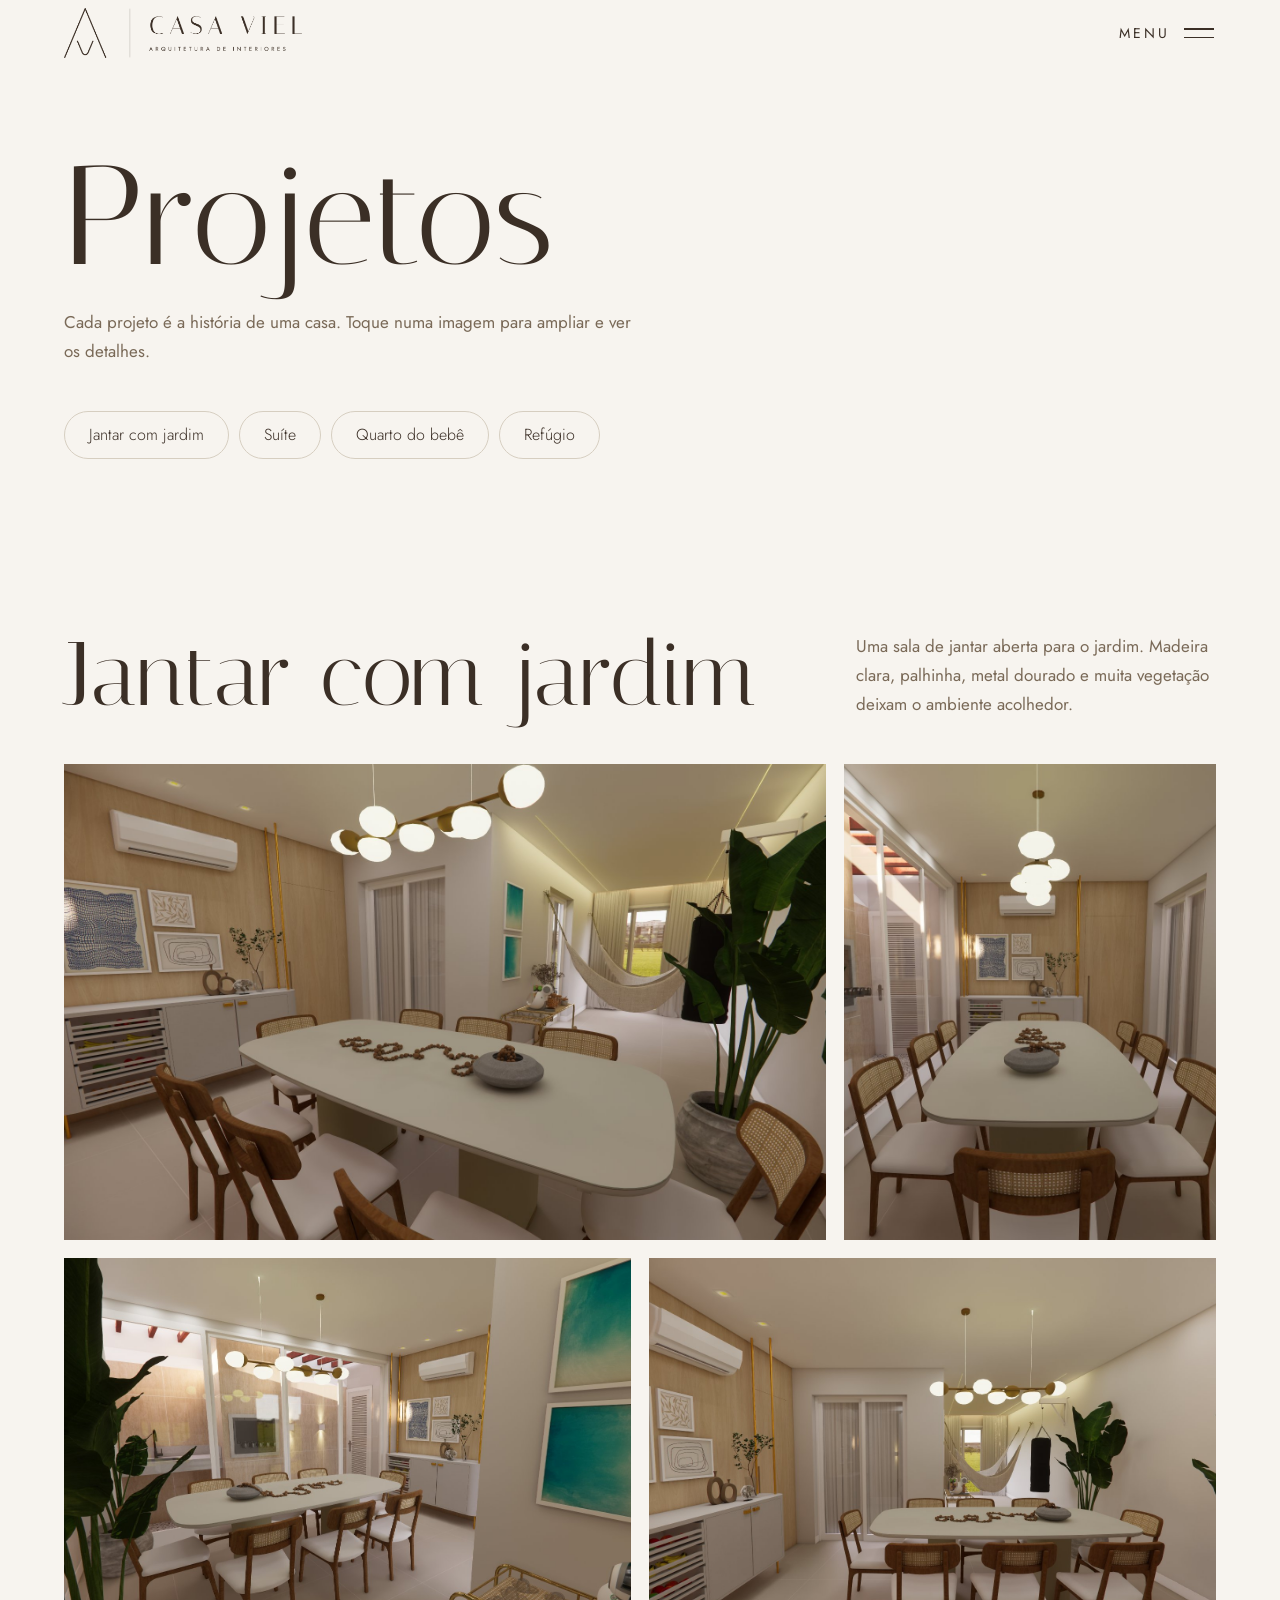
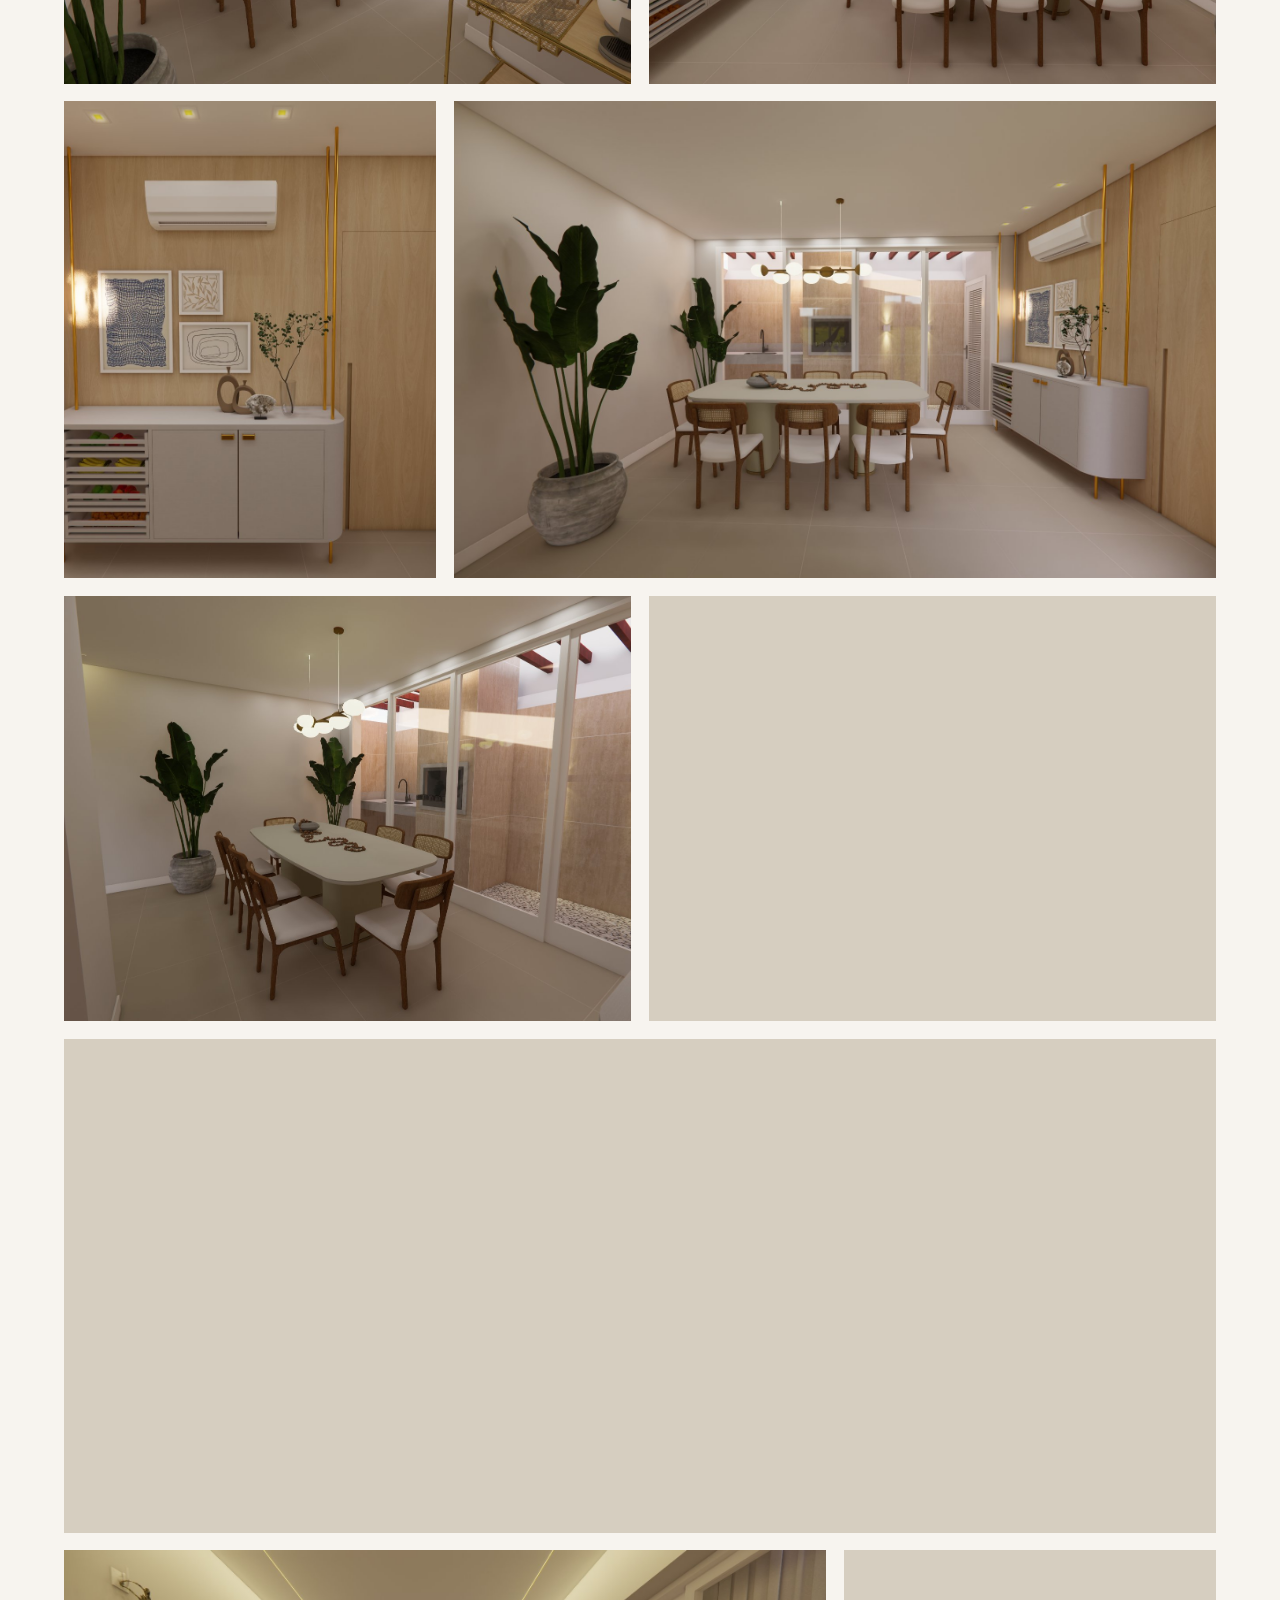
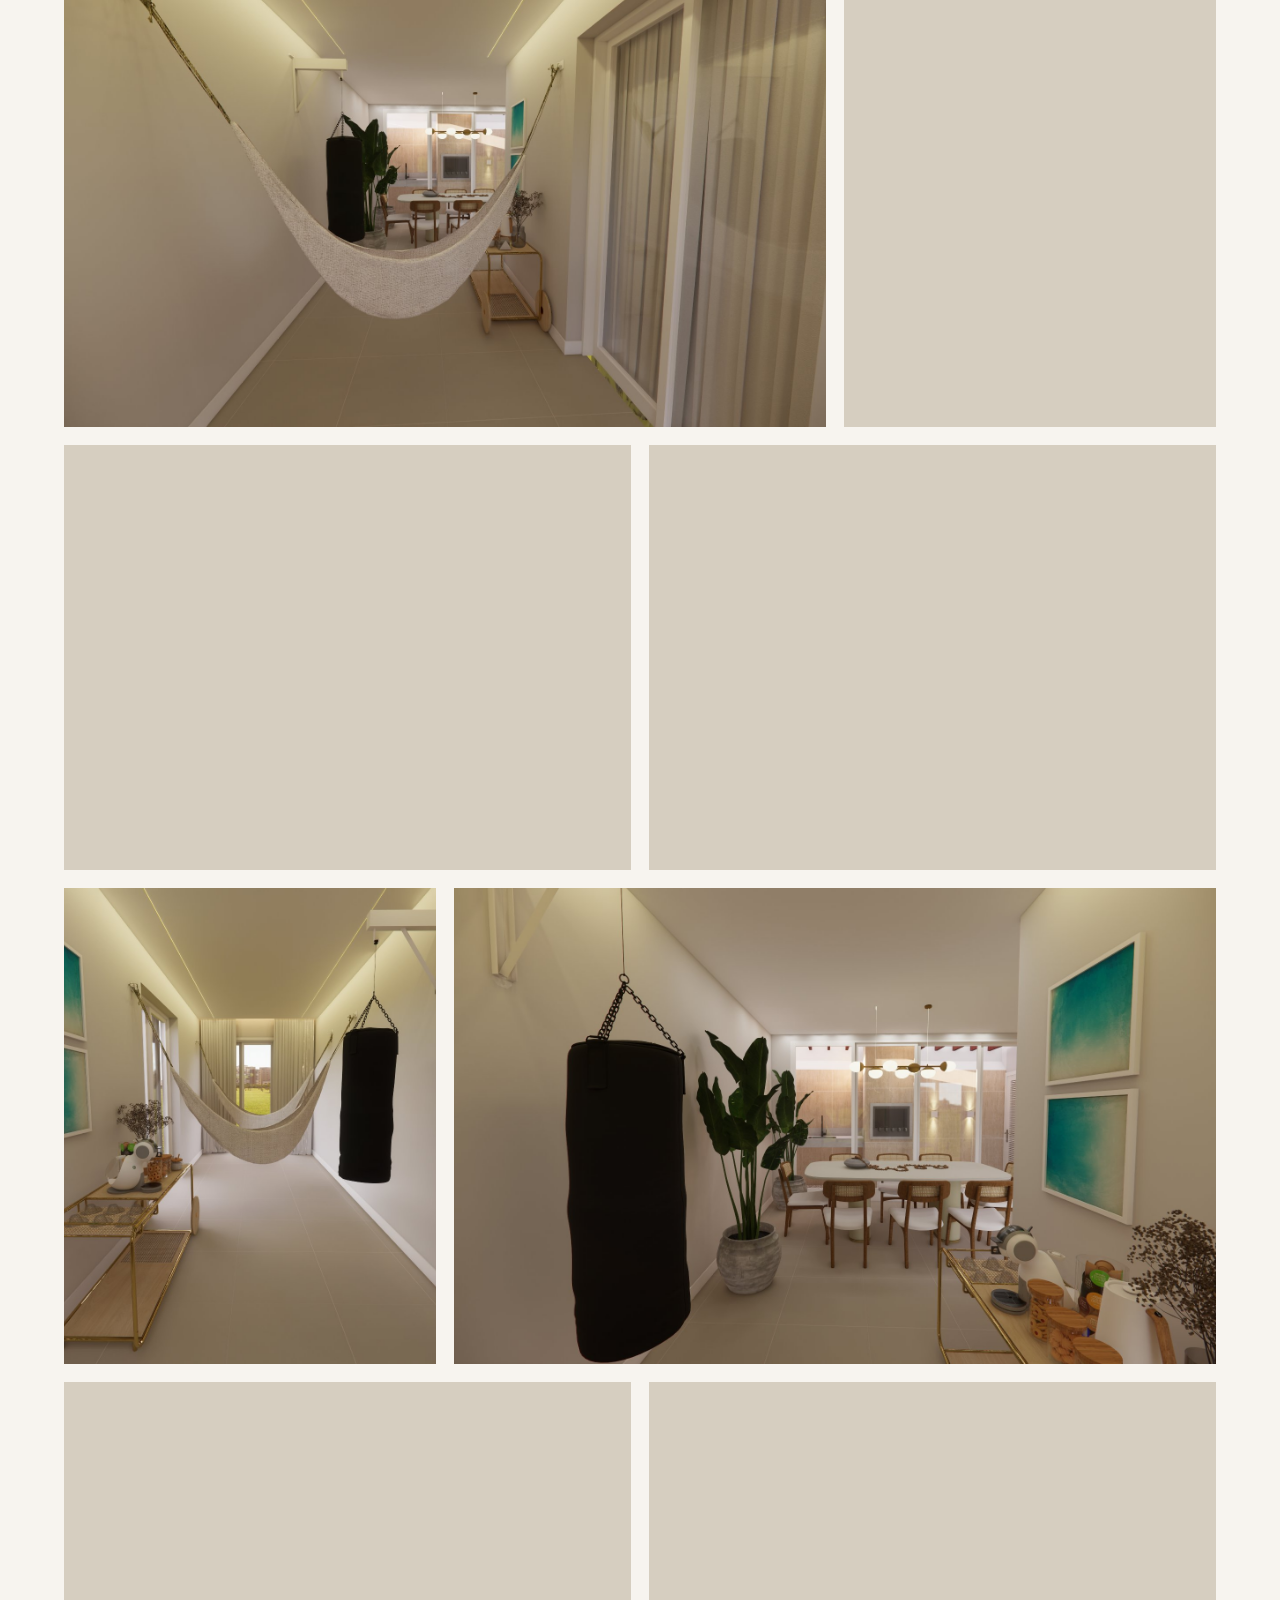
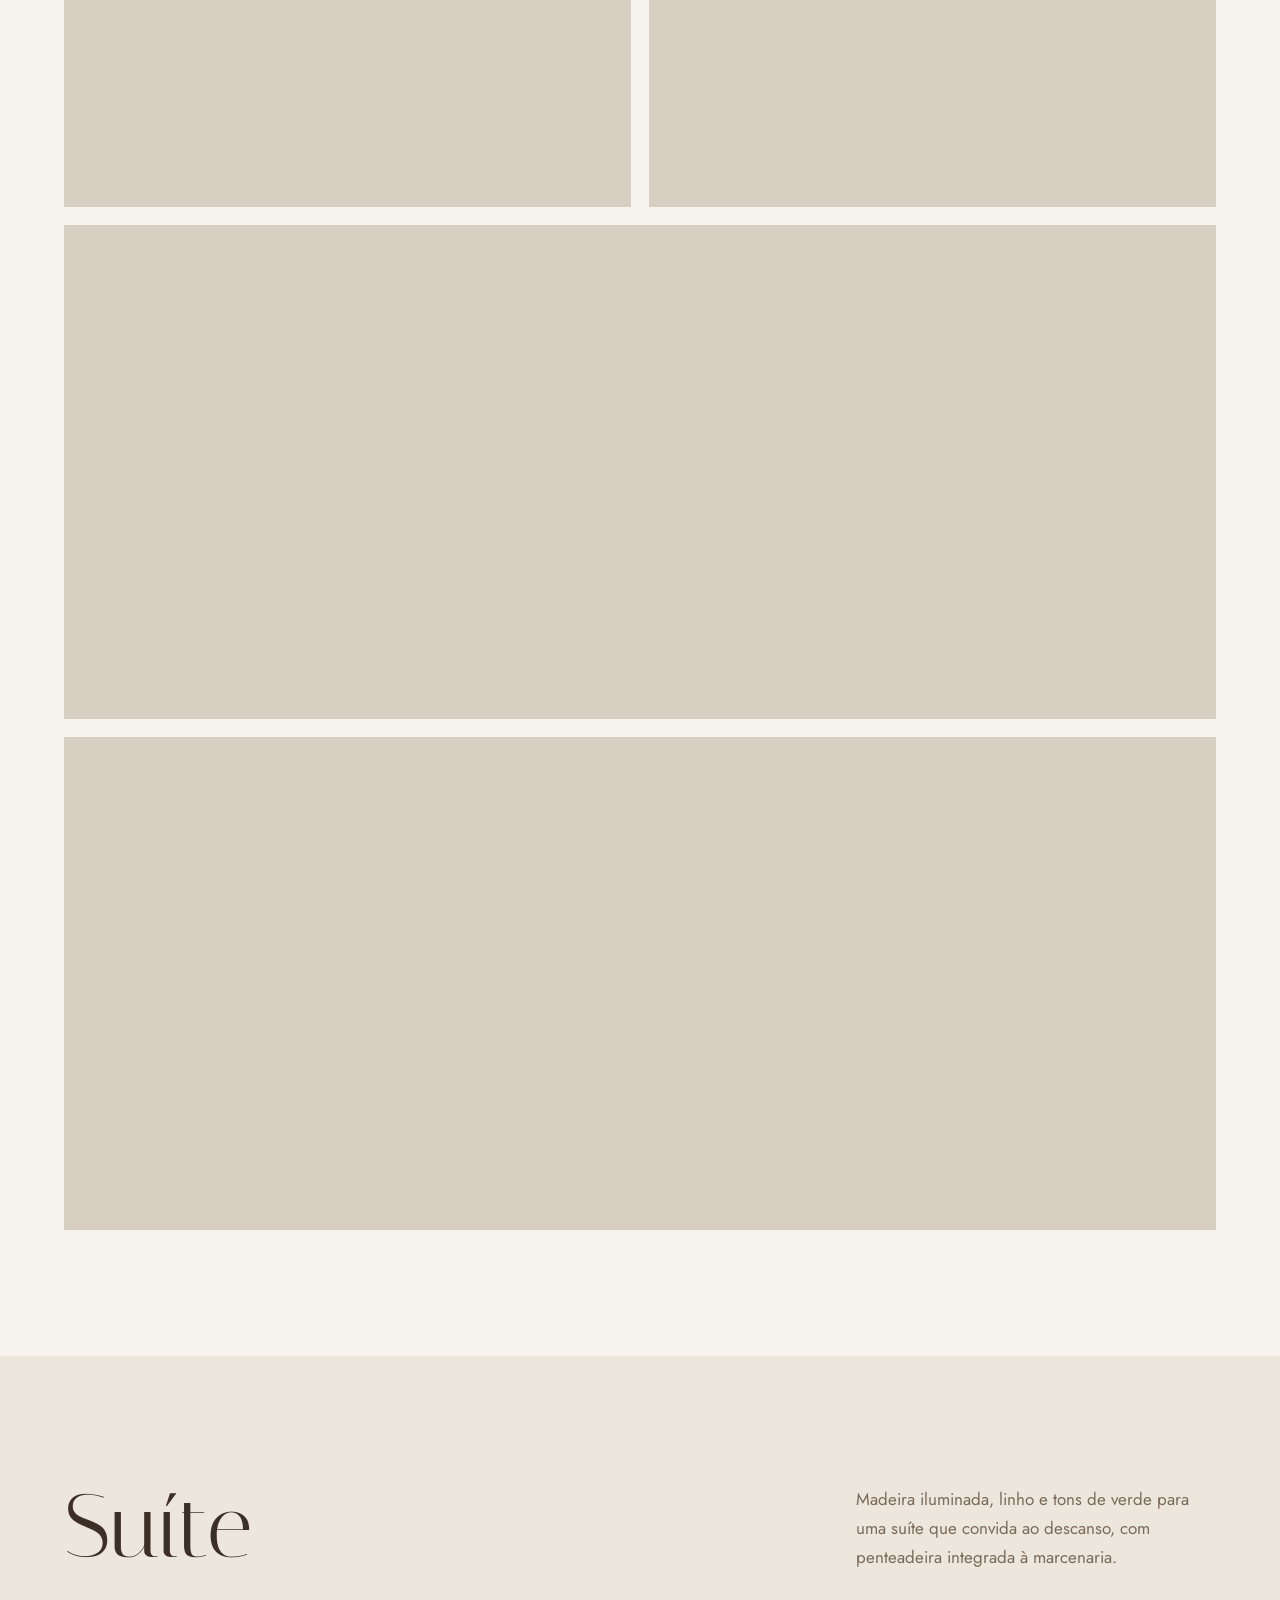
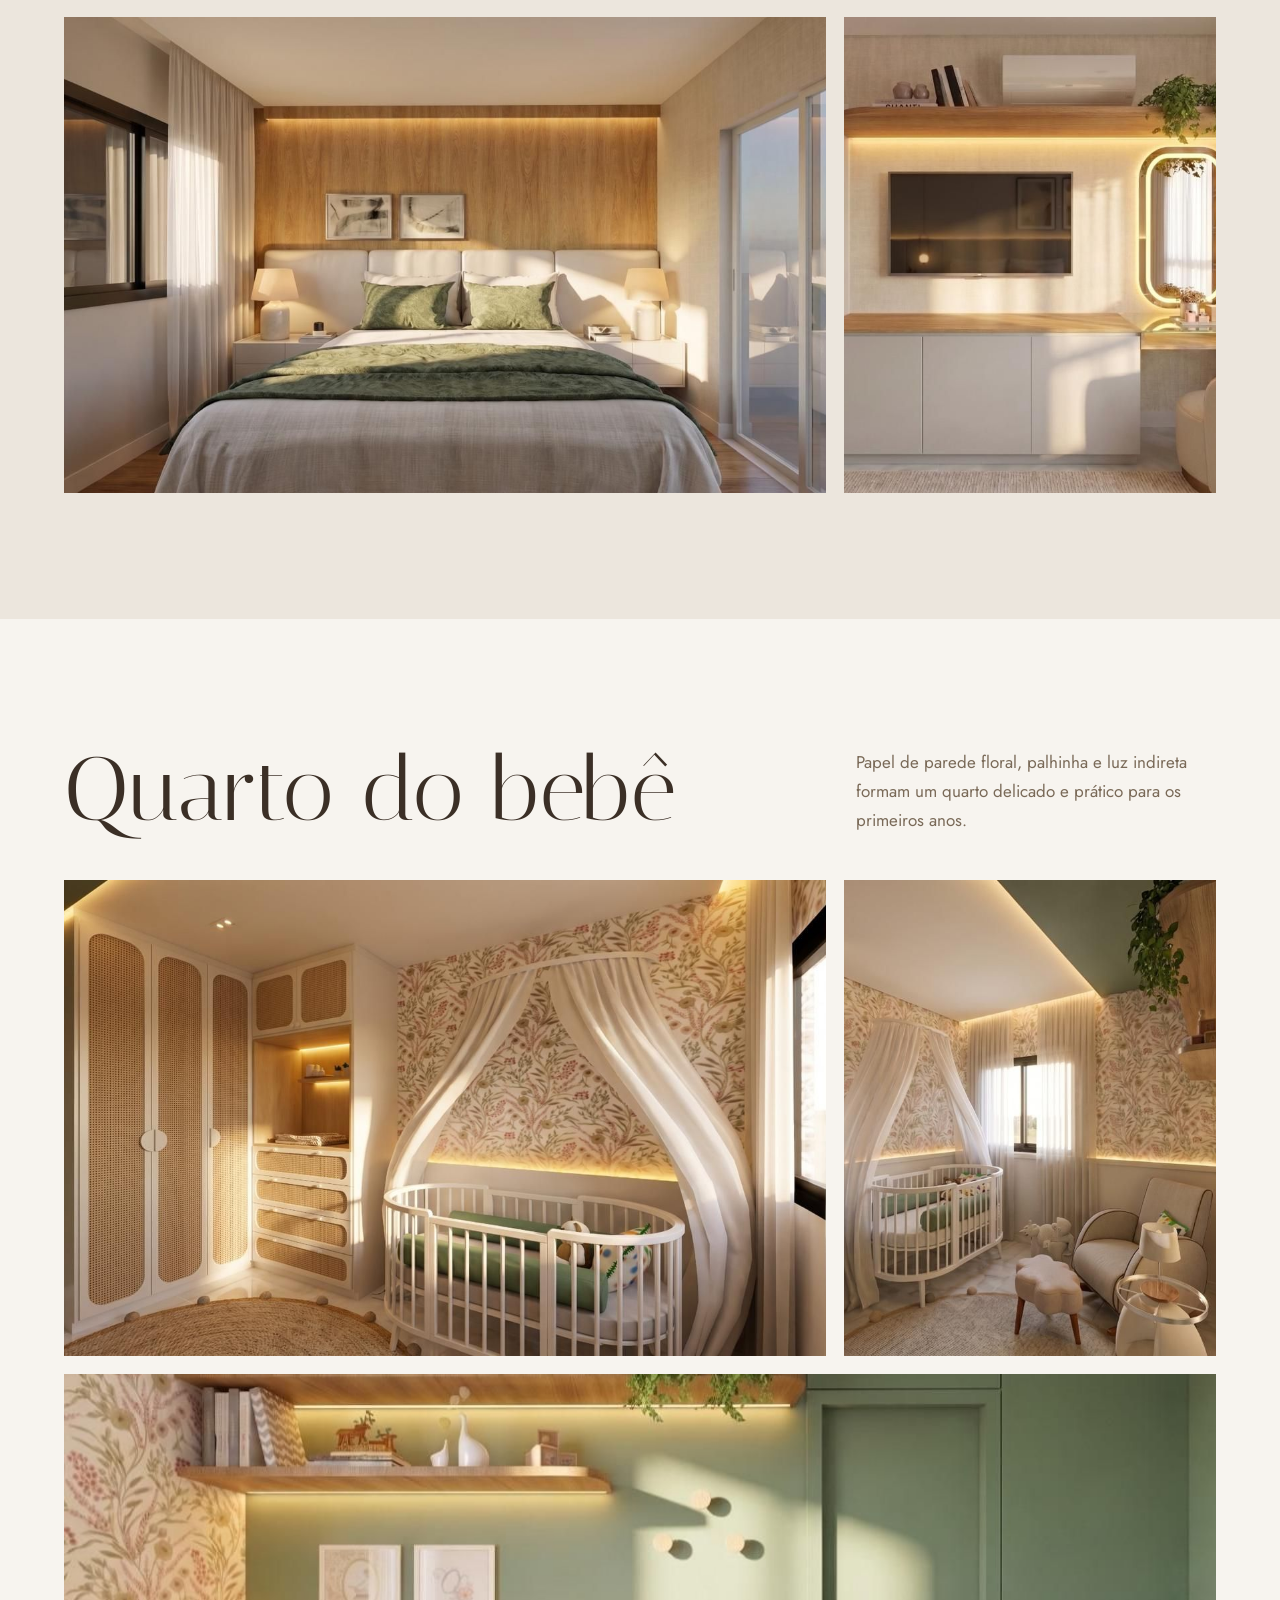
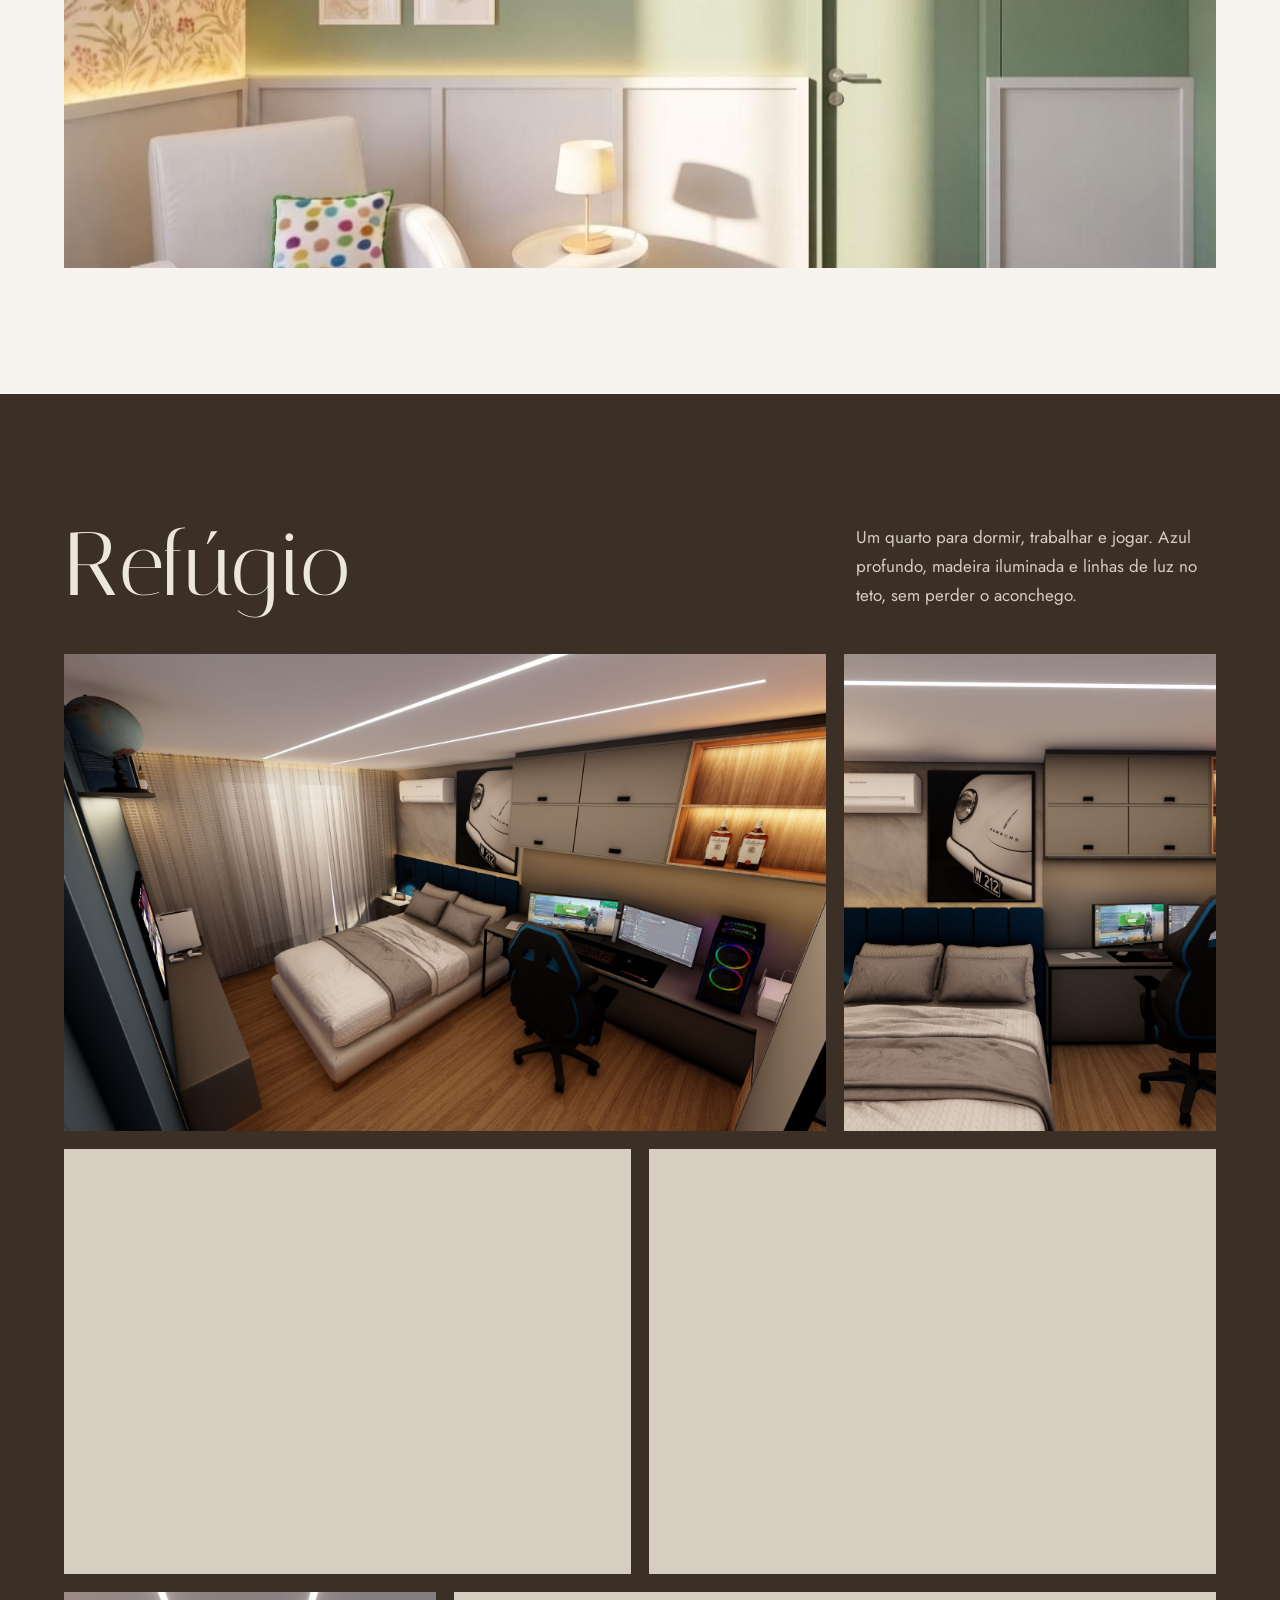
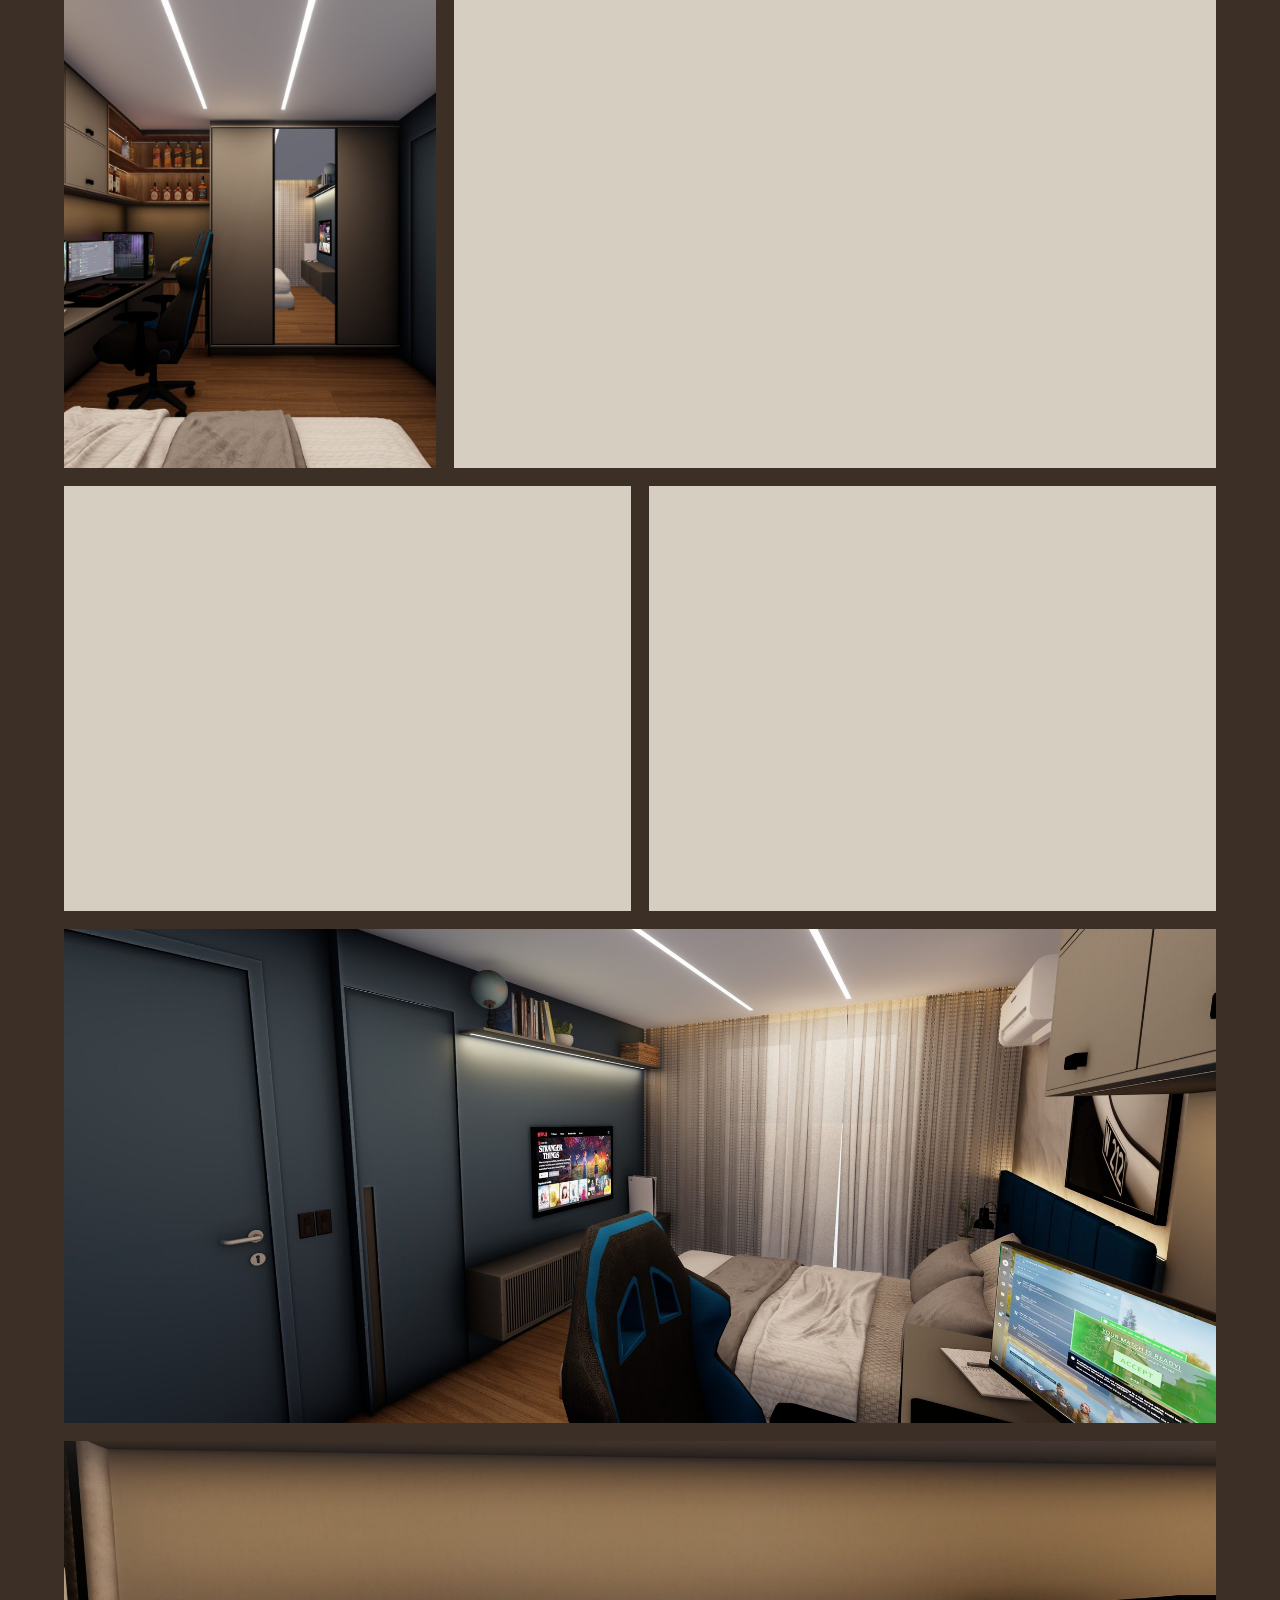
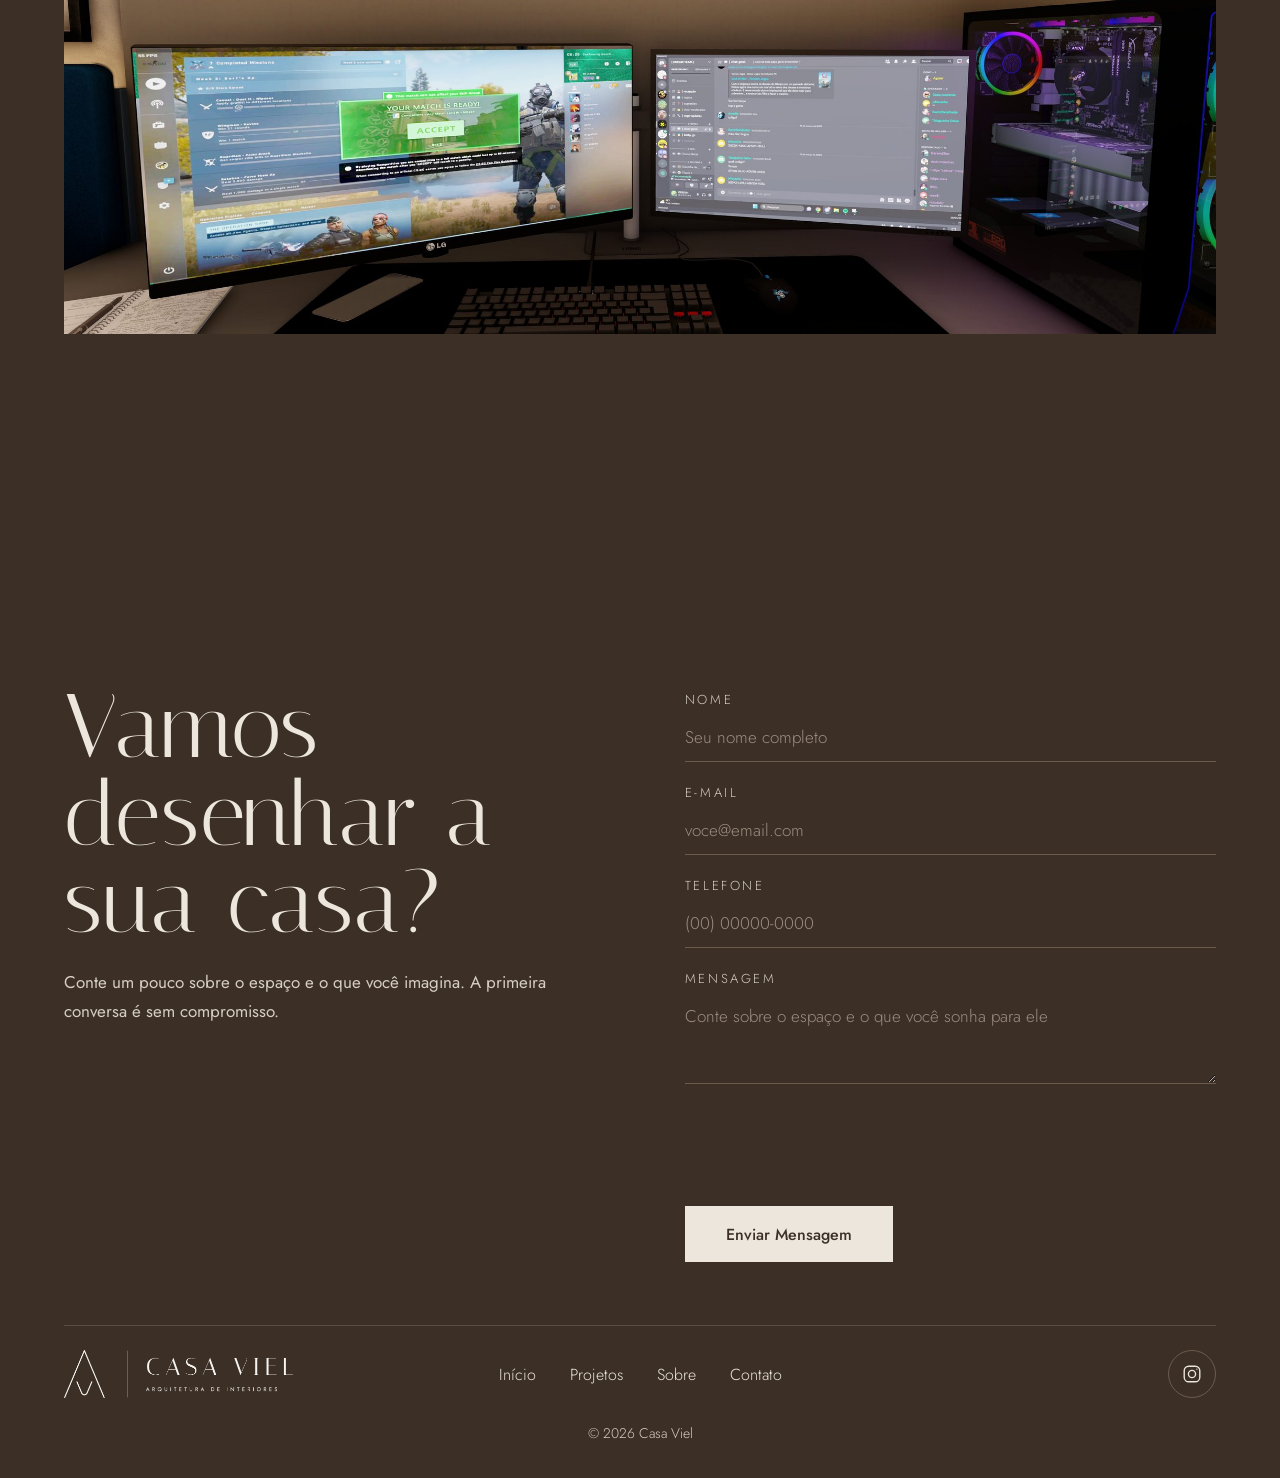
==== projetos.html @ db75340c "- Atualizando a nova versão do javascript" ====
<!DOCTYPE html>
<html lang="pt-BR">
<head>
<meta charset="utf-8">
<meta name="viewport" content="width=device-width, initial-scale=1, viewport-fit=cover">
<title>Projetos | Casa Viel</title>
<meta name="description" content="Portfólio da Casa Viel: jantar com jardim, suíte, quarto do bebê e refúgio. Projetos de arquitetura de interiores.">
<meta name="theme-color" content="#F7F4EF">
<meta property="og:title" content="Projetos | Casa Viel">
<meta property="og:description" content="Portfólio da Casa Viel: jantar com jardim, suíte, quarto do bebê e refúgio. Projetos de arquitetura de interiores.">
<meta property="og:image" content="https://casaviel.com.br/assets/img/projeto_suite_quarto_bebe/suite-1.jpeg">
<link rel="icon" href="assets/brand/logos/Simbolo_Claro.png">
<link rel="preconnect" href="https://fonts.googleapis.com"><link rel="preconnect" href="https://fonts.gstatic.com" crossorigin>
<link href="https://fonts.googleapis.com/css2?family=Italiana&family=Jost:wght@300;400;500&display=swap" rel="stylesheet">
<link rel="stylesheet" href="css/style.css?v=1.2">
<script src="js/main.js?v=1.3" defer></script>
</head>
<body class="projetos">

<header class="nav">
  <a class="brand" href="index.html" aria-label="Casa Viel, página inicial"><img class="lg-e" src="assets/brand/logos/Logo_Horizontal_Espresso.png" alt="Casa Viel, arquitetura de interiores"><img class="lg-c" src="assets/brand/logos/Logo_Horizontal_Claro.png" alt="" aria-hidden="true"></a>
  <button class="burger" aria-expanded="false" aria-controls="menu" aria-label="Abrir menu"><span class="t">Menu</span><i></i></button>
</header>

<div class="menu" id="menu" aria-hidden="true">
  <nav aria-label="Principal">
    <a class="m" style="--i:0" href="index.html">Início</a>
    <a class="m" style="--i:1" href="projetos.html" aria-current="page">Projetos</a>
    <a class="m" style="--i:2" href="sobre.html">Sobre</a>
    <a class="m" style="--i:3" href="#contato">Contato</a>
  </nav>
  <p class="mq">Arquitetura que abriga e acolhe.</p>
</div>

<main>
<section class="pg">
  <h1 class="rise">Projetos</h1>
  <p class="rise" style="--d:.3s">Cada projeto é a história de uma casa. Toque numa imagem para ampliar e ver os detalhes.</p>
  <nav class="chips rise" style="--d:.45s" aria-label="Projetos"><a href="#jantar">Jantar com jardim</a><a href="#suite">Suíte</a><a href="#bebe">Quarto do bebê</a><a href="#refugio">Refúgio</a></nav>
</section>
<!--
  COMO ADICIONAR UM PROJETO: copie um bloco <section class="pj"> inteiro, cole depois do último e troque id, título, texto e imagens.
  Fundos: sem classe = Off-white | class="pj alt" = Areia | class="pj dark" = Espresso. Para aparecer no menu de atalhos, acrescente um link em .chips.
-->

<section class="pj" id="jantar">
  <div class="ph"><h2>Jantar com jardim</h2><p>Uma sala de jantar aberta para o jardim. Madeira clara, palhinha, metal dourado e muita vegetação deixam o ambiente acolhedor.</p></div>
  <div class="mosaic">
      <figure class="w"><picture><source media="(min-width: 1001px)" srcset="assets/img/projeto_ma/ma-8.jpg"><img src="assets/img/projeto_ma/thumbs/ma-8.jpg" data-full="assets/img/projeto_ma/ma-8.jpg" alt="Sala de jantar ampla com mesa oval, pendente de globos e rede ao fundo" loading="lazy" decoding="async"></picture><figcaption>Integração entre jantar, estar e área externa</figcaption></figure>
      <figure class="t"><picture><source media="(min-width: 1001px)" srcset="assets/img/projeto_ma/ma-7.jpg"><img src="assets/img/projeto_ma/thumbs/ma-7.jpg" data-full="assets/img/projeto_ma/ma-7.jpg" alt="Mesa oval com cadeiras de palhinha e pendente de globos com metal dourado" loading="lazy" decoding="async"></picture><figcaption>Mesa oval, cadeiras de palhinha e pendente dourado</figcaption></figure>
      <figure class="h"><picture><source media="(min-width: 1001px)" srcset="assets/img/projeto_ma/ma-6.jpg"><img src="assets/img/projeto_ma/thumbs/ma-6.jpg" data-full="assets/img/projeto_ma/ma-6.jpg" alt="Sala de jantar com quadros em tons de azul e carrinho bar em latão com palhinha" loading="lazy" decoding="async"></picture><figcaption>Quadros em tons de mar e carrinho bar em latão</figcaption></figure>
      <figure class="h"><picture><source media="(min-width: 1001px)" srcset="assets/img/projeto_ma/ma-9.jpg"><img src="assets/img/projeto_ma/thumbs/ma-9.jpg" data-full="assets/img/projeto_ma/ma-9.jpg" alt="Aparador sob medida com painel de madeira clara e composição de quadros" loading="lazy" decoding="async"></picture><figcaption>Painel de madeira clara, aparador sob medida e arte</figcaption></figure>
      <figure class="t"><picture><source media="(min-width: 1001px)" srcset="assets/img/projeto_ma/ma-10.jpg"><img src="assets/img/projeto_ma/thumbs/ma-10.jpg" data-full="assets/img/projeto_ma/ma-10.jpg" alt="Painel amadeirado com hastes douradas, nichos e gavetas ripadas no aparador" loading="lazy" decoding="async"></picture><figcaption>Hastes douradas, painel amadeirado e gavetas ripadas</figcaption></figure>
      <figure class="w"><picture><source media="(min-width: 1001px)" srcset="assets/img/projeto_ma/ma-14.jpg"><img src="assets/img/projeto_ma/thumbs/ma-14.jpg" data-full="assets/img/projeto_ma/ma-14.jpg" alt="Sala de jantar simétrica com vidraça para a área gourmet" loading="lazy" decoding="async"></picture><figcaption>Eixo de simetria com vista para a área gourmet</figcaption></figure>
      <figure class="h"><picture><source media="(min-width: 1001px)" srcset="assets/img/projeto_ma/ma-13.jpg"><img src="assets/img/projeto_ma/thumbs/ma-13.jpg" data-full="assets/img/projeto_ma/ma-13.jpg" alt="Mesa de jantar diante da vidraça de piso a teto com a área externa" loading="lazy" decoding="async"></picture><figcaption>Vidraça de piso a teto integrando jantar e jardim</figcaption></figure>
      <figure class="h"><picture><source media="(min-width: 1001px)" srcset="assets/img/projeto_ma/ma-12.jpg"><img src="assets/img/projeto_ma/thumbs/ma-12.jpg" data-full="assets/img/projeto_ma/ma-12.jpg" alt="Mesa oval com vasos de folhagem e vidraça para a área externa" loading="lazy" decoding="async"></picture><figcaption>Vegetação e vidraça em diálogo com a mesa</figcaption></figure>
      <figure class="d"><picture><source media="(min-width: 1001px)" srcset="assets/img/projeto_ma/ma-11.jpg"><img src="assets/img/projeto_ma/thumbs/ma-11.jpg" data-full="assets/img/projeto_ma/ma-11.jpg" alt="Corredor com portas de correr, folhagens e iluminação de sanca levando ao jantar" loading="lazy" decoding="async"></picture><figcaption>Perspectiva do corredor com luz de sanca</figcaption></figure>
      <figure class="w"><picture><source media="(min-width: 1001px)" srcset="assets/img/projeto_ma/ma-18.jpg"><img src="assets/img/projeto_ma/thumbs/ma-18.jpg" data-full="assets/img/projeto_ma/ma-18.jpg" alt="Espaço de descanso com rede, cortinas de linho e luz indireta" loading="lazy" decoding="async"></picture><figcaption>Rede, cortinas de linho e iluminação indireta</figcaption></figure>
      <figure class="t"><picture><source media="(min-width: 1001px)" srcset="assets/img/projeto_ma/ma-3.jpg"><img src="assets/img/projeto_ma/thumbs/ma-3.jpg" data-full="assets/img/projeto_ma/ma-3.jpg" alt="Rede em primeiro plano com a mesa de jantar ao fundo" loading="lazy" decoding="async"></picture><figcaption>Rede em primeiro plano e jantar ao fundo</figcaption></figure>
      <figure class="h"><picture><source media="(min-width: 1001px)" srcset="assets/img/projeto_ma/ma-1.jpg"><img src="assets/img/projeto_ma/thumbs/ma-1.jpg" data-full="assets/img/projeto_ma/ma-1.jpg" alt="Corredor amplo com rede, saco de pancada e portas de correr com cortinas" loading="lazy" decoding="async"></picture><figcaption>Corredor de bem-estar com portas de correr</figcaption></figure>
      <figure class="h"><picture><source media="(min-width: 1001px)" srcset="assets/img/projeto_ma/ma-2.jpg"><img src="assets/img/projeto_ma/thumbs/ma-2.jpg" data-full="assets/img/projeto_ma/ma-2.jpg" alt="Espaço multifuncional com rede, saco de pancada e carrinho bar" loading="lazy" decoding="async"></picture><figcaption>Espaço multifuncional de lazer e bem-estar</figcaption></figure>
      <figure class="t"><picture><source media="(min-width: 1001px)" srcset="assets/img/projeto_ma/ma-4.jpg"><img src="assets/img/projeto_ma/thumbs/ma-4.jpg" data-full="assets/img/projeto_ma/ma-4.jpg" alt="Corredor com carrinho bar em latão, quadros e vaso de folhagem" loading="lazy" decoding="async"></picture><figcaption>Carrinho bar em latão e vegetação no corredor</figcaption></figure>
      <figure class="w"><picture><source media="(min-width: 1001px)" srcset="assets/img/projeto_ma/ma-5.jpg"><img src="assets/img/projeto_ma/thumbs/ma-5.jpg" data-full="assets/img/projeto_ma/ma-5.jpg" alt="Perspectiva contínua do espaço de treino até o jantar" loading="lazy" decoding="async"></picture><figcaption>Do saco de pancada ao jantar em uma só perspectiva</figcaption></figure>
      <figure class="h"><picture><source media="(min-width: 1001px)" srcset="assets/img/projeto_ma/ma-19.jpg"><img src="assets/img/projeto_ma/thumbs/ma-19.jpg" data-full="assets/img/projeto_ma/ma-19.jpg" alt="Área gourmet com churrasqueira revestida, vigas de madeira aparentes e piso de seixos" loading="lazy" decoding="async"></picture><figcaption>Área gourmet com churrasqueira, vigas aparentes e seixos</figcaption></figure>
      <figure class="h"><picture><source media="(min-width: 1001px)" srcset="assets/img/projeto_ma/ma-15.jpg"><img src="assets/img/projeto_ma/thumbs/ma-15.jpg" data-full="assets/img/projeto_ma/ma-15.jpg" alt="Lavanderia com revestimento cerâmico, prateleiras e bicicleta suspensa" loading="lazy" decoding="async"></picture><figcaption>Lavanderia com revestimento cerâmico e bicicleta suspensa</figcaption></figure>
      <figure class="d"><picture><source media="(min-width: 1001px)" srcset="assets/img/projeto_ma/ma-16.jpg"><img src="assets/img/projeto_ma/thumbs/ma-16.jpg" data-full="assets/img/projeto_ma/ma-16.jpg" alt="Lavanderia compacta com nicho de apoio e bicicleta suspensa" loading="lazy" decoding="async"></picture><figcaption>Nicho de apoio e bicicleta no teto</figcaption></figure>
      <figure class="d"><picture><source media="(min-width: 1001px)" srcset="assets/img/projeto_ma/ma-17.jpg"><img src="assets/img/projeto_ma/thumbs/ma-17.jpg" data-full="assets/img/projeto_ma/ma-17.jpg" alt="Circulação de serviço com porta veneziana ao fundo" loading="lazy" decoding="async"></picture><figcaption>Circulação de serviço com porta veneziana</figcaption></figure>
      <!-- Inserir nova imagem de projeto aqui. Modelo (classes: w = larga, t = vertical, h = metade, d = panorâmica):
      <figure class="w"><img src="assets/img/PASTA/thumbs/NOME.jpg" data-full="assets/img/PASTA/NOME.jpg" alt="Descrição" loading="lazy"><figcaption>Legenda</figcaption></figure> -->
  </div>
</section>

<section class="pj alt" id="suite">
  <div class="ph"><h2>Suíte</h2><p>Madeira iluminada, linho e tons de verde para uma suíte que convida ao descanso, com penteadeira integrada à marcenaria.</p></div>
  <div class="mosaic">
      <figure class="w"><picture><source media="(min-width: 1001px)" srcset="assets/img/projeto_suite_quarto_bebe/suite-1.jpeg"><img src="assets/img/projeto_suite_quarto_bebe/thumbs/suite-1.jpg" data-full="assets/img/projeto_suite_quarto_bebe/suite-1.jpeg" alt="Suíte com painel amadeirado iluminado, cabeceira estofada e criados-mudos suspensos" loading="lazy" decoding="async"></picture><figcaption>Painel de madeira com luz embutida e cabeceira estofada</figcaption></figure>
      <figure class="t"><picture><source media="(min-width: 1001px)" srcset="assets/img/projeto_suite_quarto_bebe/suite-2.jpeg"><img src="assets/img/projeto_suite_quarto_bebe/thumbs/suite-2.jpg" data-full="assets/img/projeto_suite_quarto_bebe/suite-2.jpeg" alt="Penteadeira integrada à marcenaria com espelho oval em LED e nichos iluminados" loading="lazy" decoding="async"></picture><figcaption>Penteadeira com espelho em LED e nichos iluminados</figcaption></figure>
      <!-- Inserir nova imagem de projeto aqui. Modelo (classes: w = larga, t = vertical, h = metade, d = panorâmica):
      <figure class="w"><img src="assets/img/PASTA/thumbs/NOME.jpg" data-full="assets/img/PASTA/NOME.jpg" alt="Descrição" loading="lazy"><figcaption>Legenda</figcaption></figure> -->
  </div>
</section>

<section class="pj" id="bebe">
  <div class="ph"><h2>Quarto do bebê</h2><p>Papel de parede floral, palhinha e luz indireta formam um quarto delicado e prático para os primeiros anos.</p></div>
  <div class="mosaic">
      <figure class="w"><picture><source media="(min-width: 1001px)" srcset="assets/img/projeto_suite_quarto_bebe/bebe-1.jpeg"><img src="assets/img/projeto_suite_quarto_bebe/thumbs/bebe-1.jpg" data-full="assets/img/projeto_suite_quarto_bebe/bebe-1.jpeg" alt="Berço oval com dossel, armário com portas em palhinha e papel de parede floral" loading="lazy" decoding="async"></picture><figcaption>Armário em palhinha, papel de parede floral e luz indireta</figcaption></figure>
      <figure class="t"><picture><source media="(min-width: 1001px)" srcset="assets/img/projeto_suite_quarto_bebe/bebe-2.jpeg"><img src="assets/img/projeto_suite_quarto_bebe/thumbs/bebe-2.jpg" data-full="assets/img/projeto_suite_quarto_bebe/bebe-2.jpeg" alt="Quarto de bebê com cômoda-trocador, nicho iluminado, boiserie e poltrona" loading="lazy" decoding="async"></picture><figcaption>Boiserie, nicho iluminado e poltrona de amamentação</figcaption></figure>
      <figure class="d"><picture><source media="(min-width: 1001px)" srcset="assets/img/projeto_suite_quarto_bebe/bebe-3.jpeg"><img src="assets/img/projeto_suite_quarto_bebe/thumbs/bebe-3.jpg" data-full="assets/img/projeto_suite_quarto_bebe/bebe-3.jpeg" alt="Cantinho com parede verde, boiserie, prateleiras iluminadas e poltrona" loading="lazy" decoding="async"></picture><figcaption>Parede verde, boiserie e prateleiras com fita de LED</figcaption></figure>
      <!-- Inserir nova imagem de projeto aqui. Modelo (classes: w = larga, t = vertical, h = metade, d = panorâmica):
      <figure class="w"><img src="assets/img/PASTA/thumbs/NOME.jpg" data-full="assets/img/PASTA/NOME.jpg" alt="Descrição" loading="lazy"><figcaption>Legenda</figcaption></figure> -->
  </div>
</section>

<section class="pj dark" id="refugio">
  <div class="ph"><h2>Refúgio</h2><p>Um quarto para dormir, trabalhar e jogar. Azul profundo, madeira iluminada e linhas de luz no teto, sem perder o aconchego.</p></div>
  <div class="mosaic">
      <figure class="w"><picture><source media="(min-width: 1001px)" srcset="assets/img/projeto_quarto_pv/Render-1.jpg"><img src="assets/img/projeto_quarto_pv/thumbs/Render-1.jpg" data-full="assets/img/projeto_quarto_pv/Render-1.jpg" alt="Quarto visto de cima com cabeceira azul, bancada de trabalho e nicho de madeira iluminado" loading="lazy" decoding="async"></picture><figcaption>Linhas de luz no teto e nicho iluminado estilo bar</figcaption></figure>
      <figure class="t"><picture><source media="(min-width: 1001px)" srcset="assets/img/projeto_quarto_pv/Render-7.jpg"><img src="assets/img/projeto_quarto_pv/thumbs/Render-7.jpg" data-full="assets/img/projeto_quarto_pv/Render-7.jpg" alt="Vista frontal do quarto com cama, bancada em L e armários suspensos" loading="lazy" decoding="async"></picture><figcaption>Composição frontal: cabeceira azul, bancada e armários suspensos</figcaption></figure>
      <figure class="h"><picture><source media="(min-width: 1001px)" srcset="assets/img/projeto_quarto_pv/Render-2.jpg"><img src="assets/img/projeto_quarto_pv/thumbs/Render-2.jpg" data-full="assets/img/projeto_quarto_pv/Render-2.jpg" alt="Cabeceira estofada em painéis azuis e roupeiro com porta espelhada" loading="lazy" decoding="async"></picture><figcaption>Cabeceira em painéis azuis e roupeiro com porta espelhada</figcaption></figure>
      <figure class="h"><picture><source media="(min-width: 1001px)" srcset="assets/img/projeto_quarto_pv/Render-4.jpg"><img src="assets/img/projeto_quarto_pv/thumbs/Render-4.jpg" data-full="assets/img/projeto_quarto_pv/Render-4.jpg" alt="Bancada de trabalho integrada ao nicho de madeira iluminado e armários suspensos" loading="lazy" decoding="async"></picture><figcaption>Home office integrado com nicho de madeira iluminado</figcaption></figure>
      <figure class="t"><picture><source media="(min-width: 1001px)" srcset="assets/img/projeto_quarto_pv/Render-8.jpg"><img src="assets/img/projeto_quarto_pv/thumbs/Render-8.jpg" data-full="assets/img/projeto_quarto_pv/Render-8.jpg" alt="Roupeiro com porta espelhada e bancada de trabalho ao fundo" loading="lazy" decoding="async"></picture><figcaption>Roupeiro espelhado e bancada ao fundo</figcaption></figure>
      <figure class="w"><picture><source media="(min-width: 1001px)" srcset="assets/img/projeto_quarto_pv/Render-3.jpg"><img src="assets/img/projeto_quarto_pv/thumbs/Render-3.jpg" data-full="assets/img/projeto_quarto_pv/Render-3.jpg" alt="Parede azul com rack suspenso ripado, TV e prateleira com fita de LED" loading="lazy" decoding="async"></picture><figcaption>Rack suspenso ripado e prateleira com fita de LED</figcaption></figure>
      <figure class="h"><picture><source media="(min-width: 1001px)" srcset="assets/img/projeto_quarto_pv/Render-9.jpg"><img src="assets/img/projeto_quarto_pv/thumbs/Render-9.jpg" data-full="assets/img/projeto_quarto_pv/Render-9.jpg" alt="Parede de TV com rack ripado, cortina em linho e luz linear no teto" loading="lazy" decoding="async"></picture><figcaption>Cortina em linho, TV e luz linear no teto</figcaption></figure>
      <figure class="h"><picture><source media="(min-width: 1001px)" srcset="assets/img/projeto_quarto_pv/Render-5.jpg"><img src="assets/img/projeto_quarto_pv/thumbs/Render-5.jpg" data-full="assets/img/projeto_quarto_pv/Render-5.jpg" alt="Cabeceira azul com parede de acabamento cimentício e quadro em destaque" loading="lazy" decoding="async"></picture><figcaption>Parede cimentícia, quadro em destaque e ar-condicionado integrado</figcaption></figure>
      <figure class="d"><picture><source media="(min-width: 1001px)" srcset="assets/img/projeto_quarto_pv/Render-10.jpg"><img src="assets/img/projeto_quarto_pv/thumbs/Render-10.jpg" data-full="assets/img/projeto_quarto_pv/Render-10.jpg" alt="Portas embutidas em azul profundo e prateleira com iluminação" loading="lazy" decoding="async"></picture><figcaption>Azul profundo, portas embutidas e prateleira iluminada</figcaption></figure>
      <figure class="d"><picture><source media="(min-width: 1001px)" srcset="assets/img/projeto_quarto_pv/Render-6.jpg"><img src="assets/img/projeto_quarto_pv/thumbs/Render-6.jpg" data-full="assets/img/projeto_quarto_pv/Render-6.jpg" alt="Bancada com dois monitores e setup de jogos" loading="lazy" decoding="async"></picture><figcaption>Setup de trabalho e jogos com iluminação de apoio</figcaption></figure>
      <!-- Inserir nova imagem de projeto aqui. Modelo (classes: w = larga, t = vertical, h = metade, d = panorâmica):
      <figure class="w"><img src="assets/img/PASTA/thumbs/NOME.jpg" data-full="assets/img/PASTA/NOME.jpg" alt="Descrição" loading="lazy"><figcaption>Legenda</figcaption></figure> -->
  </div>
</section>
</main>

<!-- Contato + rodapé: igual em todas as páginas -->
<section class="ct" id="contato">
  <div class="grid">
    <div>
      <h2>Vamos desenhar a sua casa?</h2>
      <p>Conte um pouco sobre o espaço e o que você imagina. A primeira conversa é sem compromisso.</p>
    </div>
    <div class="fwrap">
    <form class="f" action="https://api.web3forms.com/submit" method="POST">
      <!-- Chave gratuita em https://web3forms.com (informe o e-mail que vai receber as mensagens) -->
      <input type="hidden" name="access_key" value="636b3c5b-1203-4139-893b-cbfcbd4542bd">
      <input type="hidden" name="subject" value="Novo contato pelo site da Casa Viel">
      <input type="hidden" name="from_name" value="Site Casa Viel">
      <!-- Campo invisível contra spam (honeypot) -->
      <input type="checkbox" name="botcheck" class="hidden" style="display: none;">
      <label>Nome<input type="text" name="name" required minlength="2" autocomplete="name" placeholder="Seu nome completo"></label>
      <label>E-mail<input type="email" name="email" required autocomplete="email" placeholder="voce@email.com"></label>
      <label>Telefone<input type="tel" name="phone" required inputmode="tel" autocomplete="tel" pattern="[0-9()+\-\s]{8,}" placeholder="(00) 00000-0000"></label>
      <label>Mensagem<textarea name="message" rows="4" required minlength="10" placeholder="Conte sobre o espaço e o que você sonha para ele"></textarea></label>
      <!-- hCaptcha do Web3Forms: ative também no painel do Web3Forms -->
      <div class="h-captcha" data-captcha="true" data-theme="dark"></div>
      <!-- Avisos: erro de validação / limite de envios (preenchido pelo main.js) -->
      <p class="f-msg" role="alert" aria-live="polite"></p>
      <button type="submit" class="send"><span>Enviar Mensagem</span></button>
    </form>
    <!-- Sucesso: aparece no lugar do formulário depois do envio -->
    <div class="f-ok" tabindex="-1" role="status" hidden>
      <h3>Mensagem enviada</h3>
      <p>Obrigado! Sua mensagem foi enviada com sucesso e entraremos em contato em breve.</p>
    </div>
  </div>
  </div>
  <footer>
    <a class="f-logo" href="index.html"><img src="assets/brand/logos/Logo_Horizontal_Claro.png" alt="Casa Viel, arquitetura de interiores"></a>
    <nav class="f-links" aria-label="Rodapé"><a href="index.html">Início</a><a href="projetos.html">Projetos</a><a href="sobre.html">Sobre</a><a href="#contato">Contato</a></nav>
    <a class="ig" href="https://instagram.com/casaviel.arq" target="_blank" rel="noopener" aria-label="Instagram da Casa Viel">
      <svg viewBox="0 0 24 24" aria-hidden="true"><rect x="3.5" y="3.5" width="17" height="17" rx="5"/><circle cx="12" cy="12" r="3.9"/><circle cx="17.3" cy="6.7" r=".7" fill="currentColor" stroke="none"/></svg>
    </a>
    <small>© 2026 Casa Viel</small>
  </footer>
</section>

<div class="lb" role="dialog" aria-label="Imagem ampliada"><img alt=""><p class="cap"></p><button data-a="p" aria-label="Anterior">‹</button><button data-a="n" aria-label="Próxima">›</button><button data-a="x" aria-label="Fechar">×</button></div>
<script src="https://web3forms.com/client/script.js" async defer></script>
</body>
</html>
---- css/style.css ----
/* Casa Viel: style.css único para index.html, projetos.html e sobre.html
   Paleta e tipografia do manual de identidade visual v03 */
:root{
  --espresso:#3B2F26;  /* marca e textos */
  --oliva:#6E6849;     /* destaques */
  --taupe:#7A6A58;     /* fundos de destaque */
  --greige:#D6CEC0;    /* fundo da marca, relevos */
  --areia:#ECE6DD;     /* superfícies e padrão */
  --offwhite:#F7F4EF;  /* fundo base */
  --serif:'Italiana','Times New Roman',serif;
  --sans:'Jost','Helvetica Neue',Arial,sans-serif;
  --pad:clamp(22px,5vw,80px);
  --sec:clamp(80px,14vh,160px);
  --bg:var(--offwhite);--ink:var(--espresso);--mute:var(--taupe);
}
*,*::before,*::after{box-sizing:border-box}
html{scroll-behavior:smooth;scroll-padding-top:96px;-webkit-text-size-adjust:100%}
body{margin:0;background:var(--offwhite);color:var(--espresso);font:300 17px/1.7 var(--sans);-webkit-font-smoothing:antialiased;-webkit-tap-highlight-color:transparent;animation:fadeIn .8s ease}
@keyframes fadeIn{from{opacity:0}}
body.menu-open{overflow:hidden}
img{max-width:100%;display:block}
h1,h2,h3{font-family:var(--serif);font-weight:400;margin:0;letter-spacing:.01em}
a{color:inherit}
button{font-family:inherit;touch-action:manipulation}
:focus-visible{outline:2px solid var(--oliva);outline-offset:3px}
.hidden{display:none}
.rise{opacity:0;transform:translateY(40px);animation:rise 1.2s cubic-bezier(.2,.7,.2,1) var(--d,.15s) forwards}
@keyframes rise{to{opacity:1;transform:none}}

/* botões (altura mínima de 48px) */
.btn{display:inline-flex;align-items:center;justify-content:center;min-height:54px;padding:0 38px;background:var(--espresso);border:1px solid var(--espresso);color:var(--offwhite);text-decoration:none;font-weight:400;transition:background .35s,color .35s,border-color .35s}
.btn:hover{background:var(--oliva);border-color:var(--oliva)}
.btn.line{background:none;color:var(--espresso)}
.btn.line:hover{background:var(--espresso);color:var(--offwhite);border-color:var(--espresso)}

/* abertura da home: portas que se afastam (1x por sessão) */
.doors{position:fixed;inset:0;z-index:100;display:flex;pointer-events:none;animation:gone 0s 3.2s forwards}
.doors i{flex:1;background:var(--espresso);animation:o1 1.6s cubic-bezier(.77,0,.18,1) 1.5s forwards}
.doors i+i{animation-name:o2}
.doors img{position:absolute;left:50%;top:50%;width:56px;translate:-50% -50%;animation:in .9s both,out .5s 1.1s forwards}
@keyframes o1{to{transform:translateX(-101%)}}@keyframes o2{to{transform:translateX(101%)}}
@keyframes in{from{opacity:0}}@keyframes out{to{opacity:0}}@keyframes gone{to{visibility:hidden}}
.seen .doors{display:none}
.seen .rise{animation-delay:.2s!important}

/* cabeçalho + hambúrguer */
.nav{position:fixed;inset:0 0 auto;z-index:60;display:flex;justify-content:space-between;align-items:center;padding:calc(env(safe-area-inset-top,0px) + 8px) var(--pad) 8px;transition:color .4s}
.nav::before{content:"";position:absolute;inset:0;z-index:-1;background:rgba(247,244,239,.9);-webkit-backdrop-filter:blur(12px);backdrop-filter:blur(12px);box-shadow:0 1px 0 var(--greige);opacity:0;transition:opacity .4s,background .4s}
.nav.s::before{opacity:1}
.nav.hh::before{background:rgba(214,206,192,.9);box-shadow:0 1px 0 rgba(59,47,38,.12)}
.brand{display:block;line-height:0;text-decoration:none}
.brand img{height:50px;width:auto}
.brand .lg-c{display:none}
.menu-open .brand .lg-e{display:none}
.menu-open .brand .lg-c{display:block}
.menu-open .nav{color:var(--offwhite)}
.menu-open .nav::before{opacity:0}
.burger{display:flex;align-items:center;gap:14px;min-width:48px;min-height:48px;padding:0 2px;background:none;border:0;color:inherit;cursor:pointer}
.burger .t{display:none;font-size:14px;letter-spacing:.22em;text-transform:uppercase}
.burger i{position:relative;display:block;width:30px;height:10px}
.burger i::before,.burger i::after{content:"";position:absolute;left:0;right:0;height:1.5px;background:currentColor;transition:transform .5s cubic-bezier(.7,0,.2,1),top .5s cubic-bezier(.7,0,.2,1)}
.burger i::before{top:0}.burger i::after{top:8.5px}
.menu-open .burger i::before{top:4px;transform:rotate(45deg)}
.menu-open .burger i::after{top:4px;transform:rotate(-45deg)}
.menu{position:fixed;inset:0;z-index:50;display:flex;flex-direction:column;justify-content:center;padding:110px var(--pad) calc(env(safe-area-inset-bottom,0px) + 44px);background:var(--espresso);color:var(--offwhite);opacity:0;visibility:hidden;transform:translateY(-16px);transition:opacity .5s ease,transform .7s cubic-bezier(.2,.7,.2,1),visibility 0s .7s}
.menu.open{opacity:1;visibility:visible;transform:none;transition-delay:0s}
.menu nav{display:flex;flex-direction:column;align-items:flex-start}
.menu a.m{display:block;min-height:48px;padding:4px 0;font:400 clamp(46px,11vw,108px)/1.12 var(--serif);text-decoration:none;opacity:0;transform:translateY(30px);transition:opacity .6s,transform .8s cubic-bezier(.2,.7,.2,1),color .3s}
.menu.open a.m{opacity:1;transform:none;transition-delay:calc(.15s + var(--i)*.08s)}
.menu a.m:hover,.menu a.m[aria-current=page]{color:var(--greige)}
.menu .mq{margin:clamp(28px,6vh,56px) 0 0;color:var(--greige);font-size:16px}

/* hero da home */
.hero{min-height:100svh;display:grid;grid-template-columns:1.1fr .9fr;align-items:center;gap:clamp(28px,6vw,100px);padding:130px var(--pad) 80px;background:var(--greige)}
.hero h1{font-size:clamp(42px,6.6vw,104px);line-height:1.02}
.hero p{max-width:34em;margin:26px 0 34px;opacity:.85;font-weight:400}
.frame{padding:14px;border:1px solid var(--taupe);border-radius:999px 999px 0 0;max-width:520px;width:100%;justify-self:center}
.arch{aspect-ratio:4/5.3;overflow:hidden;border-radius:999px 999px 0 0;background:var(--greige)}
.arch img{width:100%;height:112%;object-fit:cover;will-change:transform}
.hero .arch img{animation:zoom 6s cubic-bezier(.2,.6,.2,1) 1.8s both}
.seen .hero .arch img{animation-delay:.2s}
@keyframes zoom{from{scale:1.16}}

/* slider imersivo (peek + setas sobrepostas + swipe) */
.feat{padding:var(--sec) 0 clamp(64px,10vh,110px);background:var(--offwhite)}
.fh{display:flex;justify-content:space-between;align-items:end;gap:20px;flex-wrap:wrap;padding:0 var(--pad) clamp(28px,5vh,52px)}
.fh h2{font-size:clamp(40px,6.5vw,96px);line-height:1}
.fh p{margin:0;max-width:32ch;color:var(--mute);font-weight:400}
.stage{position:relative;--w:min(78vw,1120px)}
.rail{display:flex;gap:14px;overflow-x:auto;scroll-snap-type:x mandatory;padding:0 calc(50% - var(--w)/2);scrollbar-width:none;overscroll-behavior-x:contain;-webkit-overflow-scrolling:touch}
.rail::-webkit-scrollbar{display:none}
.rail.drag{scroll-snap-type:none;cursor:grabbing}
.rail figure{position:relative;margin:0;flex:none;width:var(--w);aspect-ratio:16/9;scroll-snap-align:center;scroll-snap-stop:always;overflow:hidden;background:var(--greige);opacity:.32;transform:scale(.94);transition:opacity .6s,transform .6s;cursor:pointer;user-select:none;-webkit-user-select:none}
.rail figure.on{opacity:1;transform:none}
.rail figure img{width:100%;height:100%;object-fit:cover;pointer-events:none;-webkit-user-drag:none}
.rail figcaption{position:absolute;inset:auto 0 0;display:flex;justify-content:space-between;align-items:flex-end;gap:16px;padding:64px 24px 18px;color:var(--offwhite);background:linear-gradient(transparent,rgba(59,47,38,.78));opacity:0;transition:opacity .6s}
.rail figure.on figcaption{opacity:1}
.rail figcaption span{font:400 clamp(24px,3vw,38px)/1.1 var(--serif)}
.rail figcaption a{display:inline-flex;align-items:center;min-height:48px;font-size:15px;text-decoration:underline;text-underline-offset:6px}
.arrow{position:absolute;top:50%;translate:0 -50%;z-index:2;width:52px;height:52px;display:grid;place-items:center;padding:0;border:0;border-radius:50%;background:rgba(247,244,239,.86);color:var(--espresso);-webkit-backdrop-filter:blur(8px);backdrop-filter:blur(8px);cursor:pointer;transition:background .3s,opacity .3s,scale .3s}
.arrow:hover{background:var(--offwhite);scale:1.06}
.arrow[disabled]{opacity:0;pointer-events:none}
.arrow svg{width:22px;height:22px;fill:none;stroke:currentColor;stroke-width:1.5;stroke-linecap:round;stroke-linejoin:round}
.arrow.prev{left:calc(50% - var(--w)/2 + 18px)}
.arrow.next{right:calc(50% - var(--w)/2 + 18px)}
.count{margin:22px 0 0;text-align:center;font:400 20px var(--serif);letter-spacing:.24em;color:var(--mute)}
.cta-row{margin-top:clamp(28px,5vh,48px);padding:0 var(--pad);text-align:center}

/* manifesto */
.man{position:relative;background:var(--areia);padding:clamp(110px,22vh,250px) var(--pad);overflow:hidden}
.man::before{content:"";position:absolute;inset:0;background:url(../assets/brand/elementos_visuais/Padrao_Portais_Transparente.png) center/760px;opacity:.5}
.big{position:relative;margin:0 auto;max-width:15em;text-align:center;font:400 clamp(34px,5.6vw,84px)/1.12 var(--serif)}
.big span{opacity:.18;transition:opacity .5s}

/* cabeçalho de página (projetos e sobre) */
.pg{padding:calc(env(safe-area-inset-top,0px) + 150px) var(--pad) clamp(28px,5vh,56px)}
.pg h1{font-size:clamp(56px,11vw,168px);line-height:.95}
.pg p{max-width:34em;margin:24px 0 0;font-weight:400;color:var(--mute)}
.chips{display:flex;flex-wrap:wrap;gap:10px;margin-top:clamp(28px,5vh,48px)}
.chips a{display:inline-flex;align-items:center;min-height:48px;padding:0 24px;border:1px solid var(--greige);border-radius:999px;text-decoration:none;font-size:16px;transition:background .3s,color .3s,border-color .3s}
.chips a:hover{background:var(--espresso);border-color:var(--espresso);color:var(--offwhite)}

/* portfólio: mosaico editorial */
.pj{padding:var(--sec) var(--pad);background:var(--bg);color:var(--ink)}
.pj.alt{--bg:var(--areia)}
.pj.dark{--bg:var(--espresso);--ink:var(--areia);--mute:var(--greige)}
.ph{display:flex;justify-content:space-between;align-items:end;gap:20px;flex-wrap:wrap;margin-bottom:clamp(28px,5vh,56px)}
.ph h2{font-size:clamp(42px,7vw,104px);line-height:1}
.ph p{margin:0;max-width:36ch;color:var(--mute);font-weight:400}
.mosaic{display:grid;grid-template-columns:repeat(6,1fr);grid-auto-flow:dense;gap:clamp(8px,1.4vw,20px)}
.mosaic figure{position:relative;margin:0;overflow:hidden;background:var(--greige);cursor:zoom-in}
.mosaic figure.w{grid-column:span 4;aspect-ratio:16/10}
.mosaic figure.t{grid-column:span 2}
.mosaic figure.h{grid-column:span 3;aspect-ratio:4/3}
.mosaic figure.d{grid-column:1/-1;aspect-ratio:21/9}
.mosaic img{position:absolute;inset:0;width:100%;height:100%;object-fit:cover;transition:transform 1.4s cubic-bezier(.2,.6,.2,1)}
.mosaic figcaption{position:absolute;inset:auto 0 0;padding:44px 16px 14px;color:var(--offwhite);font-size:14px;line-height:1.4;background:linear-gradient(transparent,rgba(59,47,38,.75));opacity:0;transition:opacity .5s}
@media(hover:hover){.mosaic figure:hover img{transform:scale(1.04)}.mosaic figure:hover figcaption{opacity:1}}

/* ampliar imagem */
.lb{position:fixed;inset:0;z-index:90;display:none;flex-direction:column;align-items:center;justify-content:center;gap:14px;background:rgba(36,28,22,.97)}
.lb.open{display:flex}
.lb{touch-action:none}
.lb img{max-width:94vw;max-height:78vh;object-fit:contain;will-change:transform;transition:transform .2s ease-out;-webkit-user-drag:none;user-select:none}
.lb img.pz{transition:none}
.lb .cap{margin:0;max-width:60ch;padding:0 20px;text-align:center;color:var(--greige);font-size:15px;min-height:1.7em}
.lb button{position:absolute;width:56px;height:56px;background:none;border:0;color:var(--offwhite);font-size:38px;line-height:1;cursor:pointer}
.lb [data-a=x]{top:calc(env(safe-area-inset-top,0px) + 6px);right:8px}.lb [data-a=p]{left:4px;top:50%}.lb [data-a=n]{right:4px;top:50%}

/* sobre: editorial, com respiro */
.about{display:grid;grid-template-columns:.85fr 1fr;gap:clamp(48px,9vw,140px);align-items:center;background:var(--offwhite);padding:calc(env(safe-area-inset-top,0px) + 150px) var(--pad) var(--sec)}
.about .frame{position:relative;padding:0;border:0;border-radius:0;max-width:470px;justify-self:center;margin:0 22px 22px 0}
.about .frame::before{content:"";position:absolute;inset:0;transform:translate(22px,22px);border:1px solid var(--oliva);border-radius:999px 999px 0 0}
.about .arch{position:relative}
.about .arch img{height:100%;object-position:48% center}
.sign{width:min(100%,380px);margin-bottom:clamp(28px,5vh,44px)}
.lead{margin:0 0 24px;max-width:20em;font:400 clamp(25px,2.7vw,36px)/1.3 var(--serif)}
.txt{margin:0;max-width:34em;font-size:18px;line-height:1.85;opacity:.85}
.facts{display:grid;grid-template-columns:repeat(2,1fr);gap:clamp(30px,4vw,52px) clamp(28px,4vw,56px);margin:clamp(40px,7vh,64px) 0 0}
.facts dt{margin-bottom:8px;font-size:12px;font-weight:500;letter-spacing:.26em;text-transform:uppercase;color:var(--oliva)}
.facts dd{margin:0;font:400 21px/1.35 var(--serif)}

/* como trabalhamos: cascata e números em marca d'água */
.process{--g:clamp(56px,7vw,104px);background:var(--areia);padding:var(--sec) var(--pad)}
.process h2{font-size:clamp(42px,7vw,104px);line-height:1}
.process .intro{margin:20px 0 0;max-width:30em;opacity:.75}
.steps{list-style:none;margin:clamp(56px,10vh,120px) 0 0 auto;padding:0 0 calc(var(--g)*.7);max-width:1080px;display:grid;grid-template-columns:1fr 1fr;gap:var(--g) clamp(48px,8vw,140px)}
.steps li{position:relative;padding:clamp(40px,5vw,72px) 0 0 clamp(26px,3vw,44px);border-left:1px solid rgba(59,47,38,.14)}
.steps li:nth-child(even){transform:translateY(calc(var(--g)*.7))}
.steps b{position:absolute;left:clamp(10px,2vw,28px);top:0;z-index:0;font:400 clamp(130px,17vw,250px)/.8 var(--serif);color:var(--greige);pointer-events:none;user-select:none}
.steps h3,.steps p{position:relative;z-index:1}
.steps h3{margin:0 0 12px;font:400 clamp(28px,3vw,38px)/1.1 var(--serif)}
.steps p{margin:0;max-width:26ch;opacity:.8}

/* contato (formulário) + rodapé: em todas as páginas */
.ct{background:var(--espresso);color:var(--areia);padding:clamp(150px,26vh,300px) var(--pad) 32px}
.grid{display:grid;grid-template-columns:1fr 1fr;gap:clamp(36px,7vw,120px);align-items:start}
.ct h2{margin-top:-.13em;font-size:clamp(42px,7vw,112px);line-height:.98} /* -.13em: sobe o recuo do line-height até o topo do "V" */
.ct .grid p{margin:22px 0 0;max-width:30em;color:var(--greige);font-weight:400}
.f{display:grid;gap:20px;align-content:start;margin-top:-5.5px} /* -5.5px: topo do rótulo NOME alinhado ao topo do "V" */
.f label{display:grid;gap:2px;font-size:13px;letter-spacing:.2em;text-transform:uppercase;color:var(--greige)}
.f input:not([type=hidden]),.f textarea{width:100%;min-height:48px;padding:12px 0;background:none;border:0;border-bottom:1px solid #6b5b4d;border-radius:0;color:var(--offwhite);font:300 17px var(--sans);letter-spacing:0;text-transform:none;transition:border-color .3s}
.f input:focus,.f textarea:focus{outline:0;border-color:var(--areia)}
.f input:invalid:not(:placeholder-shown):not(:focus),.f textarea:invalid:not(:placeholder-shown):not(:focus){border-color:#c9937a}
.f textarea{height:92px;resize:vertical}
.f ::placeholder{color:#9b8d7f}
.h-captcha{min-height:78px;max-width:100%;overflow:hidden}
.send{justify-self:start;position:relative;overflow:hidden;min-height:56px;margin-top:4px;padding:0 40px;border:1px solid var(--areia);background:var(--areia);color:var(--espresso);font:500 16px var(--sans);cursor:pointer;transition:color .4s}
.send::before{content:"";position:absolute;inset:0;background:var(--oliva);transform:translateX(-101%);transition:transform .5s cubic-bezier(.7,0,.2,1)}
.send span{position:relative}
.send:hover,.send:focus-visible{color:var(--offwhite)}
.send:hover::before,.send:focus-visible::before{transform:none}
[hidden]{display:none!important}
.fwrap{position:relative}
.f{transition:opacity .5s ease}
.f.out{opacity:0;pointer-events:none}
.f-msg:empty{display:none}
.f-msg{margin:0;font-size:15px;line-height:1.5;color:var(--greige)}
.f-msg[data-t=err]{color:#e6b8a2}
.f-ok{opacity:0;transition:opacity .8s ease;outline:0}
.f-ok.in{opacity:1}
.f-ok h3{margin-bottom:14px;font-size:clamp(30px,3.4vw,46px);line-height:1.1}
.f-ok p{margin:0;max-width:30em;color:var(--greige);font-weight:400}
.send[disabled]{opacity:.55;cursor:not-allowed}
.send[disabled]::before{display:none}
.send[disabled]:hover{color:var(--espresso)}
footer{display:grid;grid-template-columns:1fr auto 1fr;align-items:center;gap:16px 24px;margin-top:clamp(48px,7vh,80px);padding-top:24px;border-top:1px solid #5a4c40}
.f-logo{justify-self:start;line-height:0}
.f-logo img{height:48px;width:auto}
.f-links{display:flex;gap:6px}
.f-links a{display:flex;align-items:center;min-height:48px;padding:0 14px;text-decoration:none;font-size:16px;color:var(--areia);transition:color .3s}
.f-links a:hover{color:var(--offwhite);text-decoration:underline;text-underline-offset:6px}
.ig{justify-self:end;display:grid;place-items:center;width:48px;height:48px;border:1px solid #6b5b4d;border-radius:50%;color:var(--areia);transition:background .35s,color .35s,border-color .35s,transform .35s}
.ig svg{width:22px;height:22px;fill:none;stroke:currentColor;stroke-width:1.5}
.ig:hover,.ig:focus-visible{background:var(--areia);color:var(--espresso);border-color:var(--areia);transform:translateY(-3px)}
footer small{grid-column:1/-1;padding-top:8px;text-align:center;color:var(--greige);font-size:14px}

@media(min-width:821px){
  .burger .t{display:block}
}
/* telas baixas (notebooks): compacta o fim da página para o formulário inteiro caber sob o menu */
@media(min-width:821px) and (max-height:820px){
  .f{gap:14px}
  .f textarea{height:68px}
  .ct{padding-bottom:20px}
  footer{margin-top:32px;padding-top:16px;gap:6px 24px}
  footer small{padding-top:0}
}
@media(max-width:1000px){
  .mosaic{grid-template-columns:repeat(2,1fr)}
  .mosaic figure.w,.mosaic figure.d{grid-column:1/-1;aspect-ratio:16/10}
  .mosaic figure.t,.mosaic figure.h{grid-column:span 1;aspect-ratio:4/5}
  .steps{grid-template-columns:repeat(2,1fr)}
}
/* mobile: sensação de aplicativo */
@media(max-width:820px){
  body{font-size:17px}
  html{scroll-padding-top:76px}
  .brand img{height:42px}
  .hero,.about,.grid{grid-template-columns:1fr}
  .hero{min-height:auto;padding-top:104px;padding-bottom:64px;gap:40px}
  .hero p{margin:20px 0 28px}
  .hero .btn,.cta-row .btn{width:100%}
  .frame{max-width:380px}
  .stage{--w:92vw}
  .rail{gap:5px}
  .rail figure{aspect-ratio:4/3.3;transform:scale(.96)}
  .rail figcaption{padding:48px 16px 14px}
  .arrow{width:44px;height:44px}
  .arrow.prev{left:calc(50% - var(--w)/2 + 8px)}.arrow.next{right:calc(50% - var(--w)/2 + 8px)}
  .pg{padding-top:calc(env(safe-area-inset-top,0px) + 110px)}
  .about{padding-top:calc(env(safe-area-inset-top,0px) + 110px)}
  .about .frame{max-width:340px;justify-self:start;margin:0 14px 14px 0}
  .about .frame::before{transform:translate(14px,14px)}
  .facts{grid-template-columns:1fr}
  .steps{grid-template-columns:1fr;margin-left:0;padding-bottom:0;gap:44px}
  .steps li:nth-child(even){transform:none}
  .send{width:100%;justify-self:stretch}
  footer{grid-template-columns:1fr;justify-items:center;text-align:center;gap:6px}
  .f-logo,.ig{justify-self:center}
  .f-links{flex-wrap:wrap;justify-content:center}
  .ig{margin-top:8px}
  .mosaic figcaption{display:none}
}
@media(prefers-reduced-motion:reduce){
  .doors{display:none}*{animation:none!important;transition:none!important}.rise{opacity:1;transform:none}.big span{opacity:1}
}
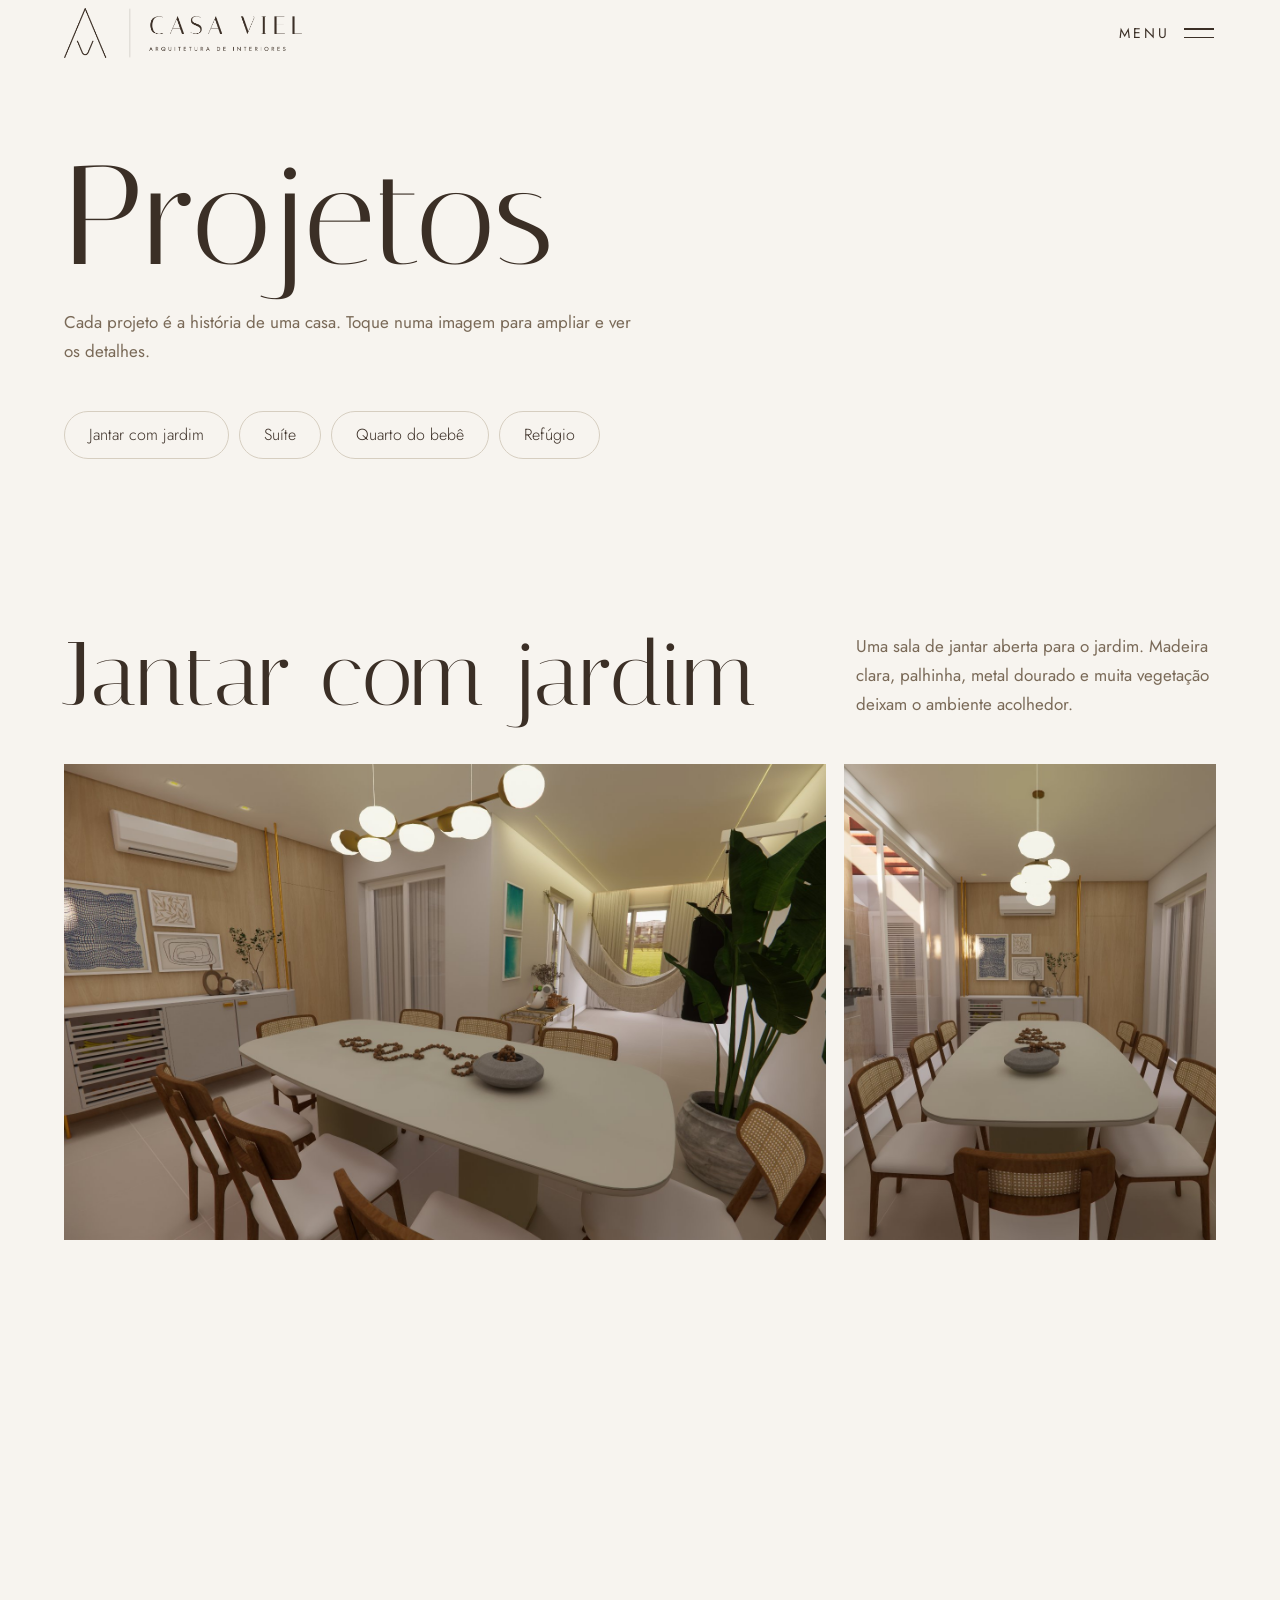
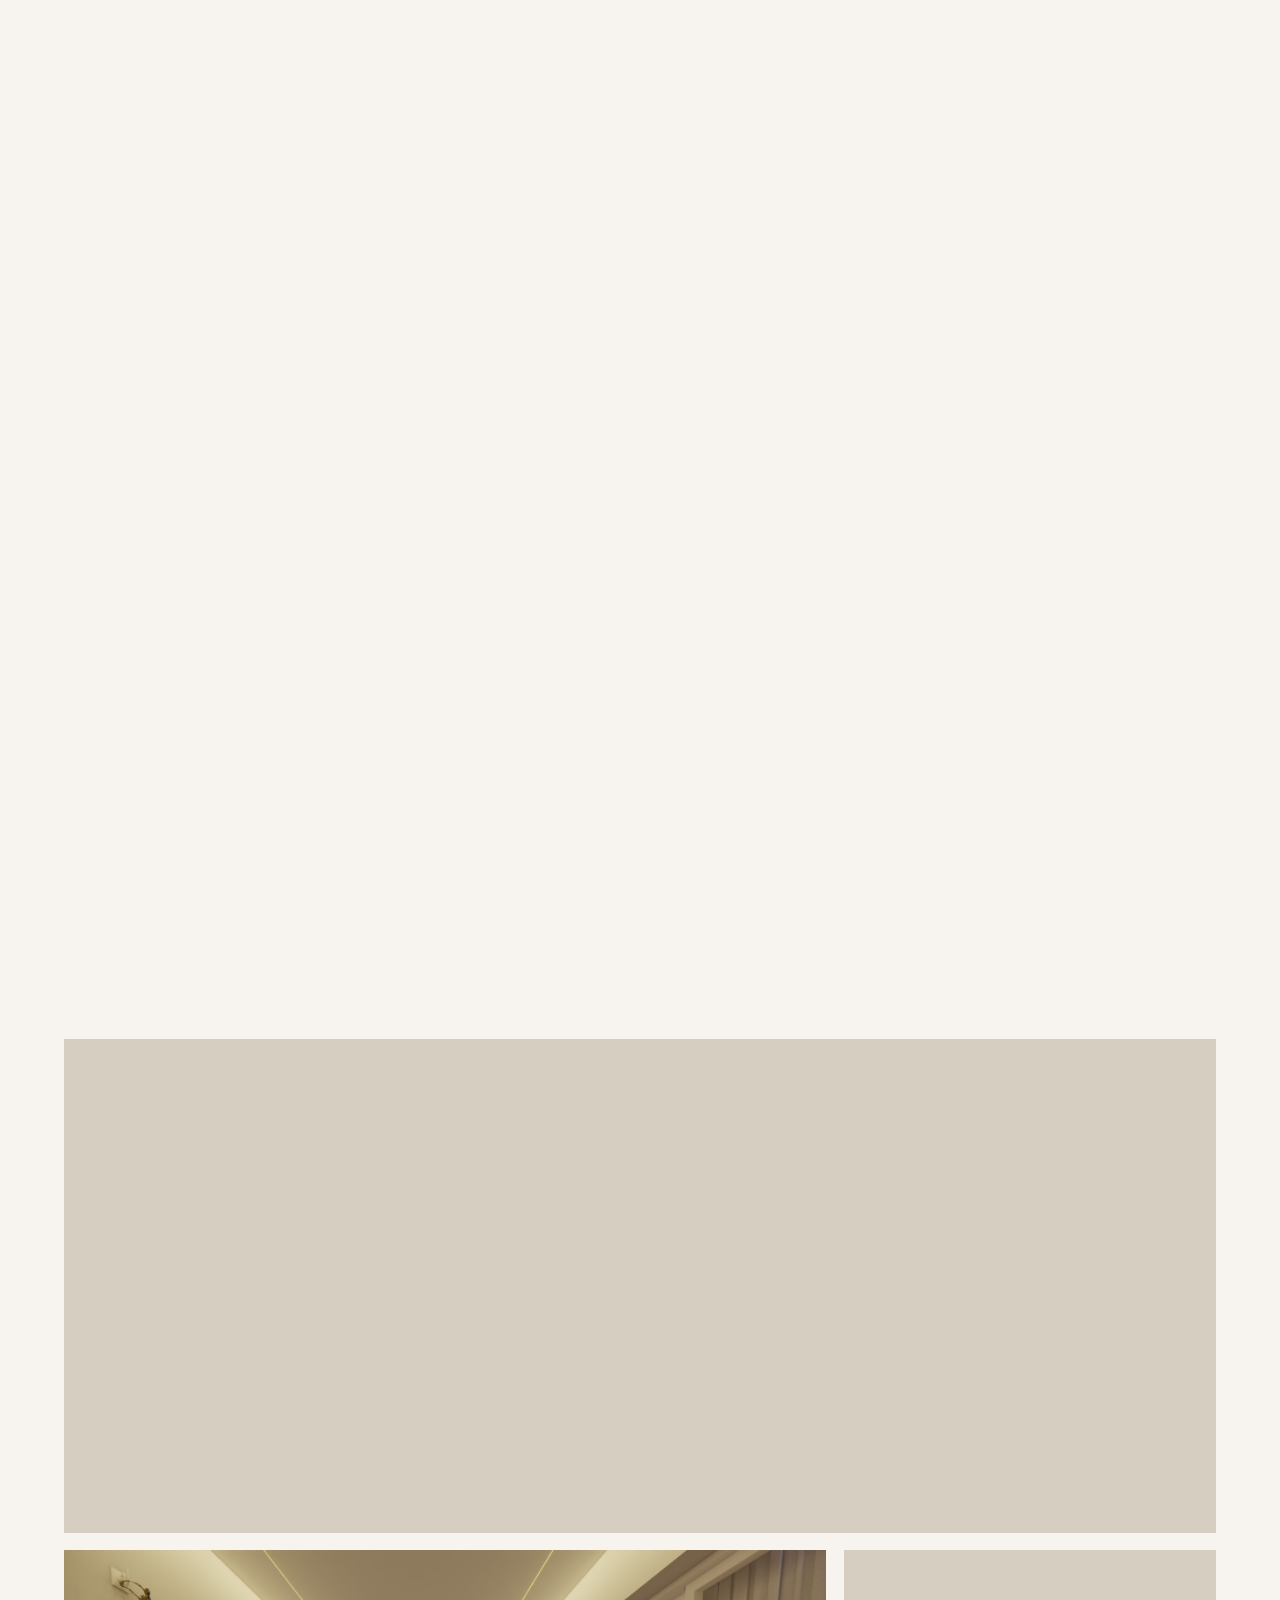
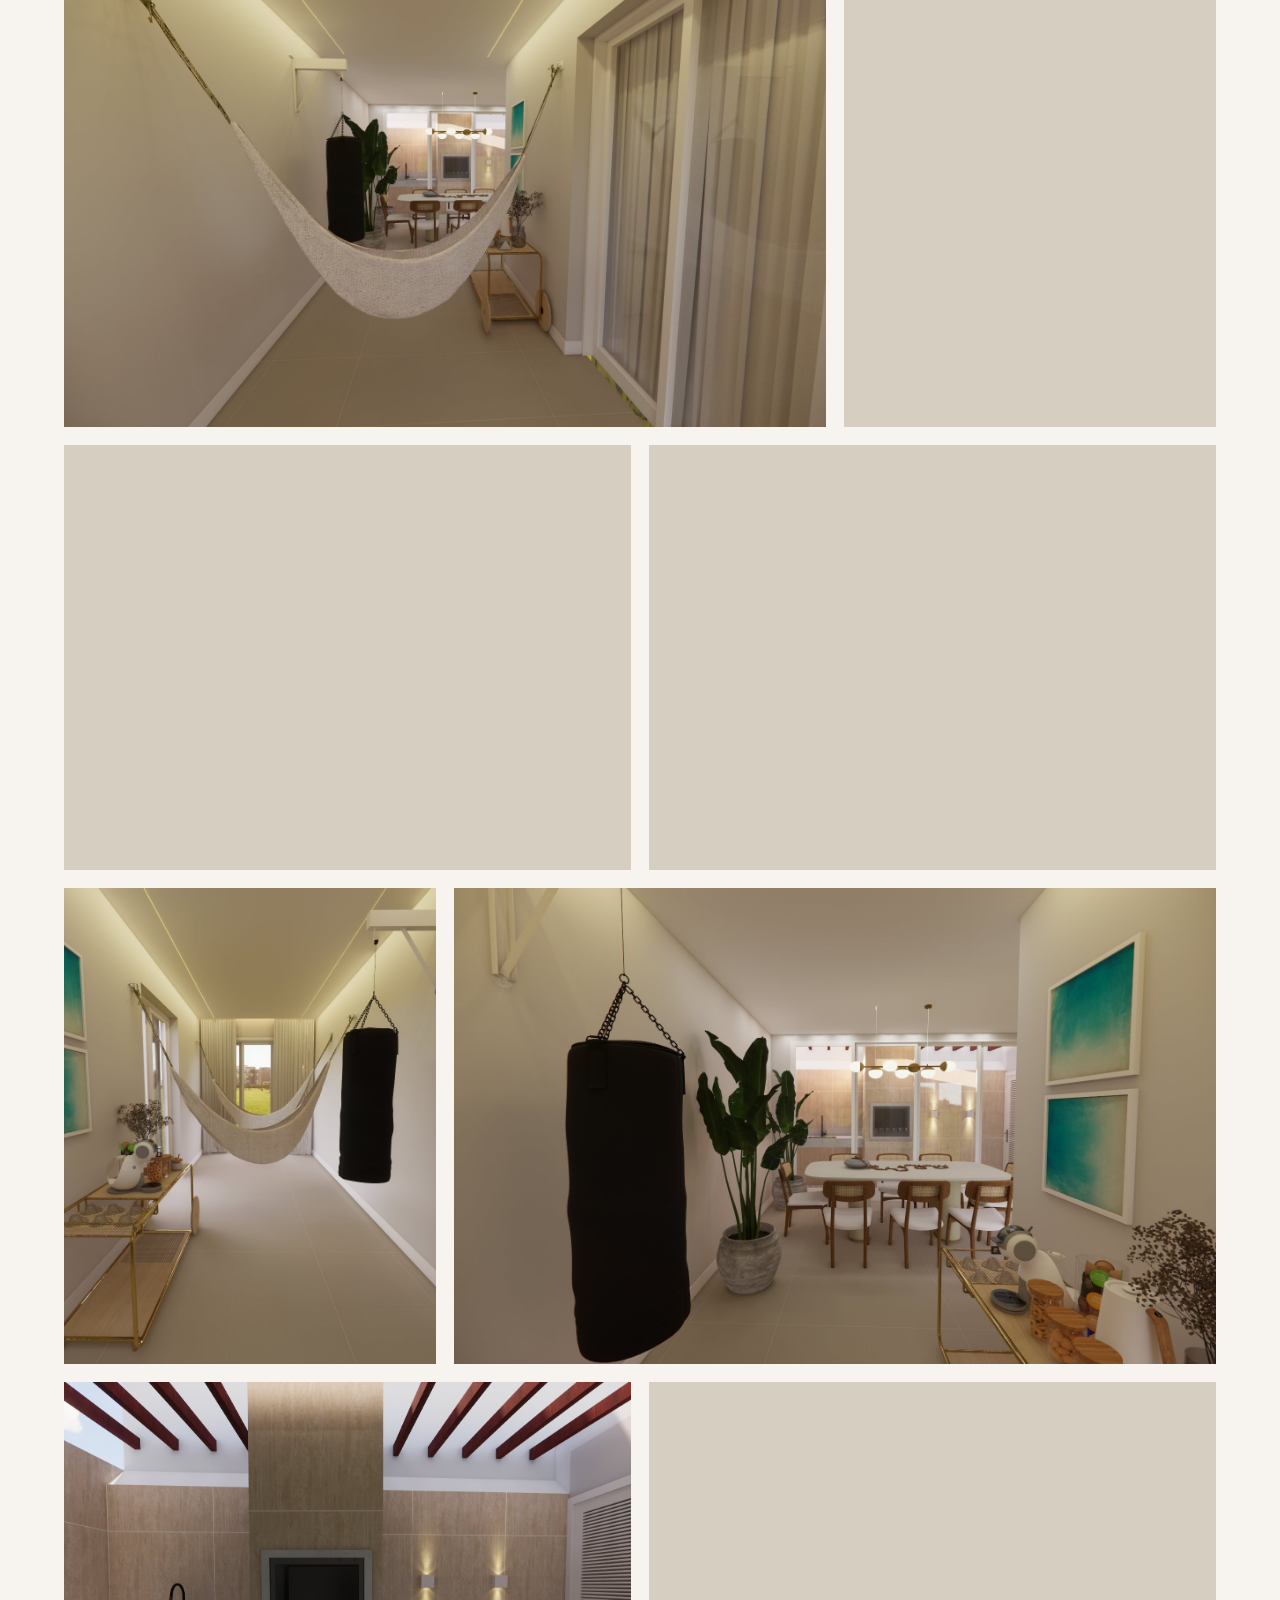
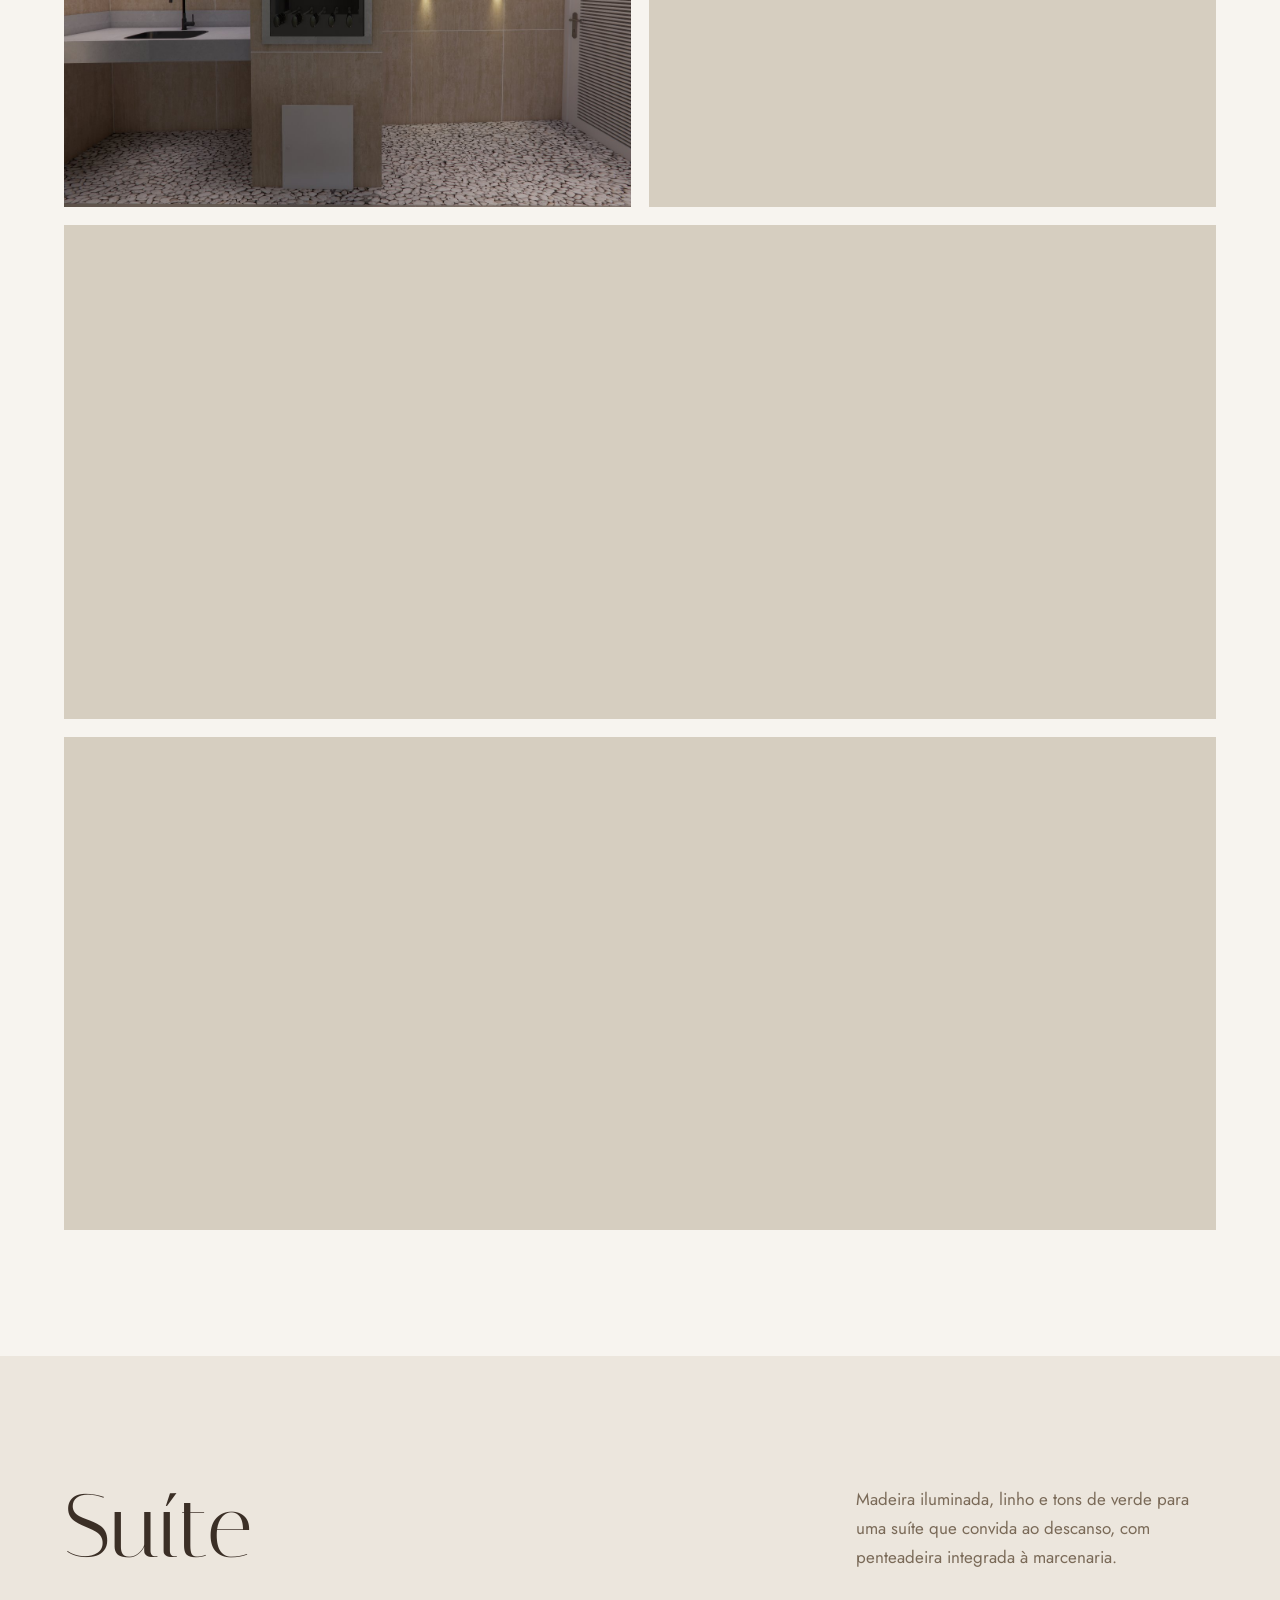
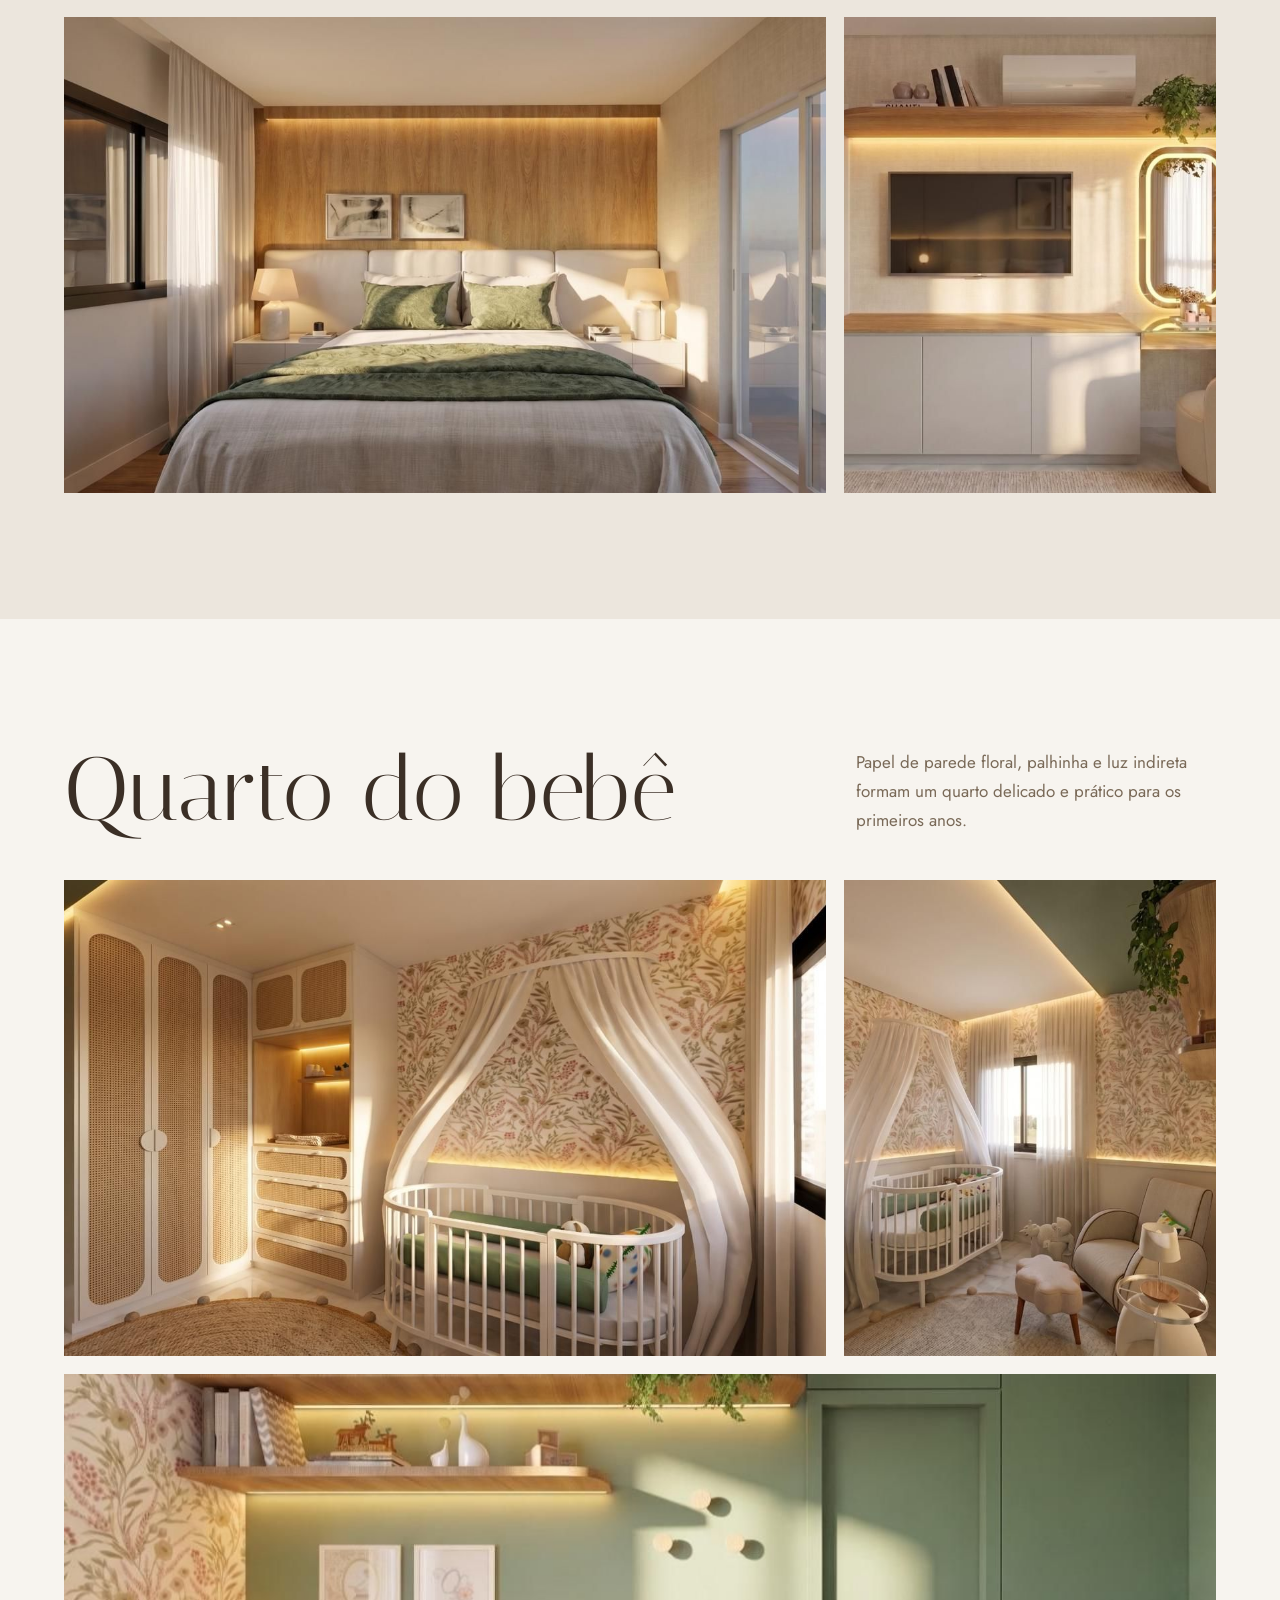
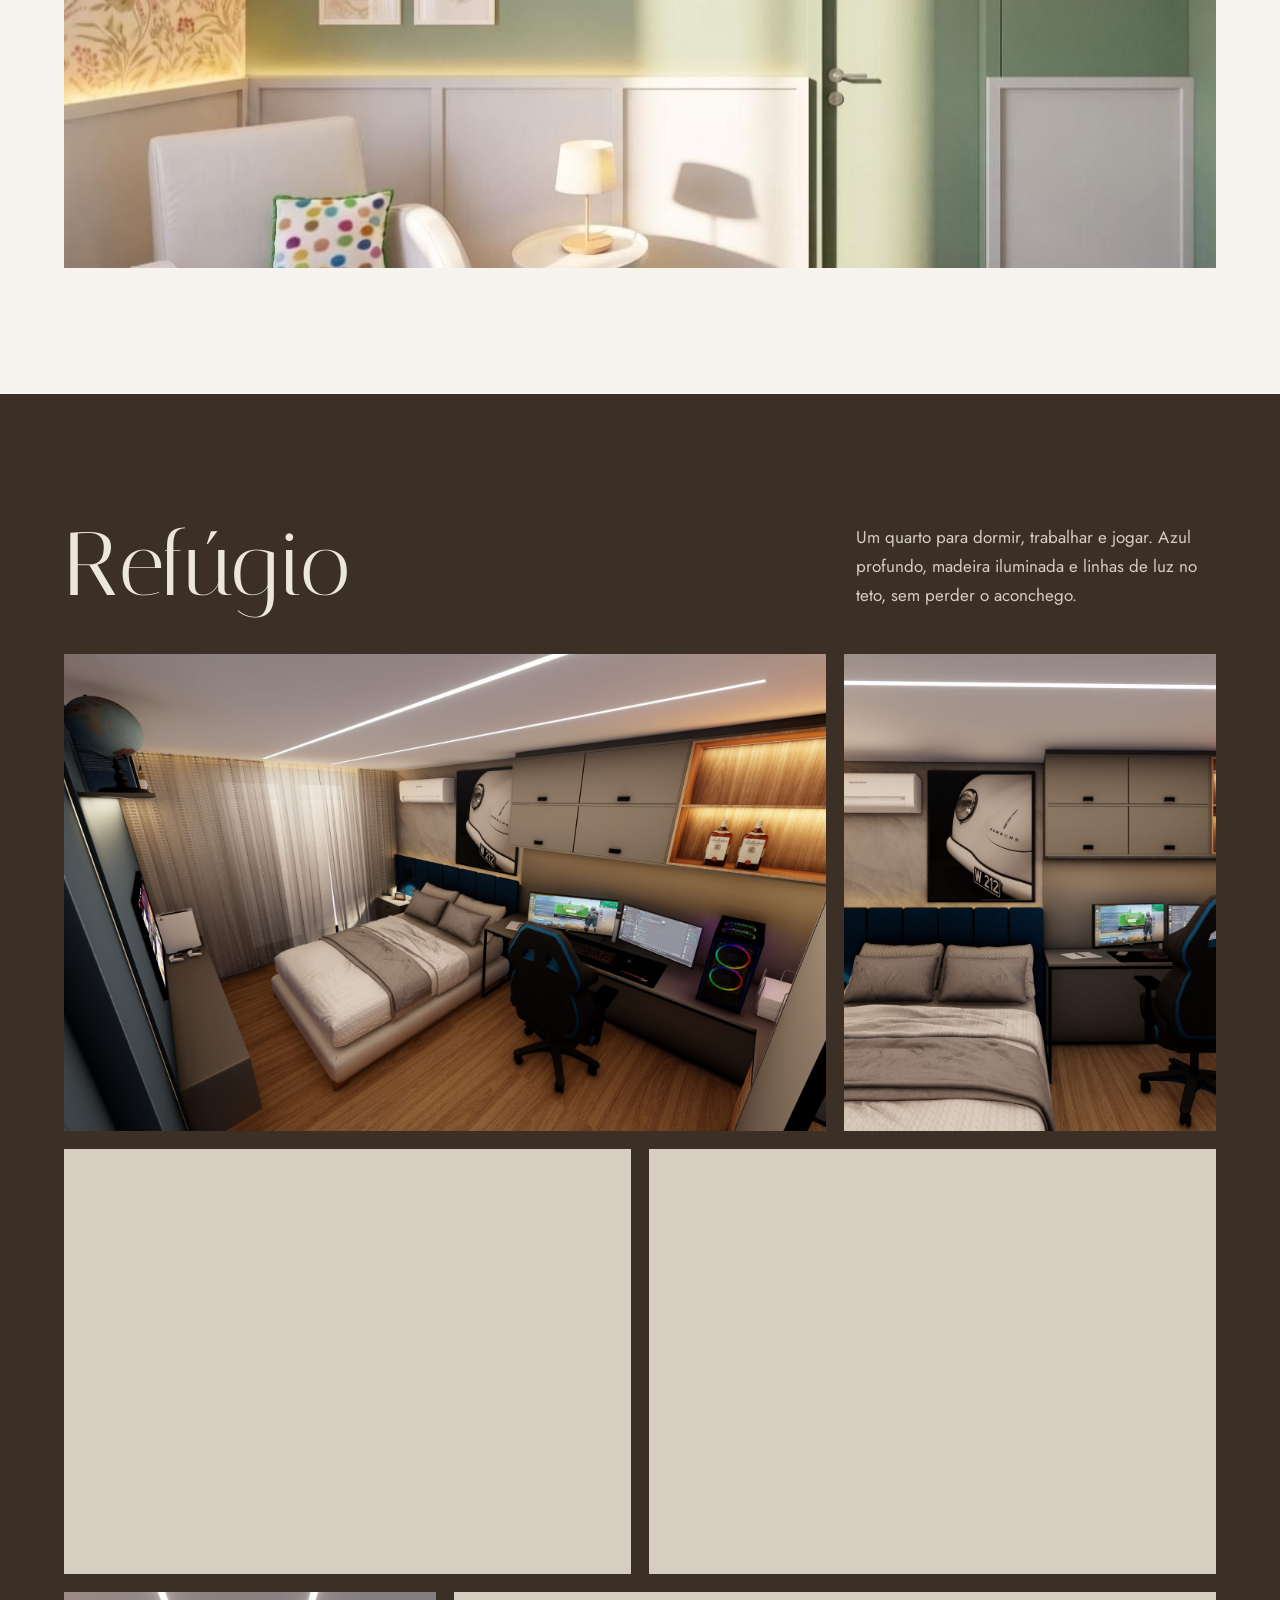
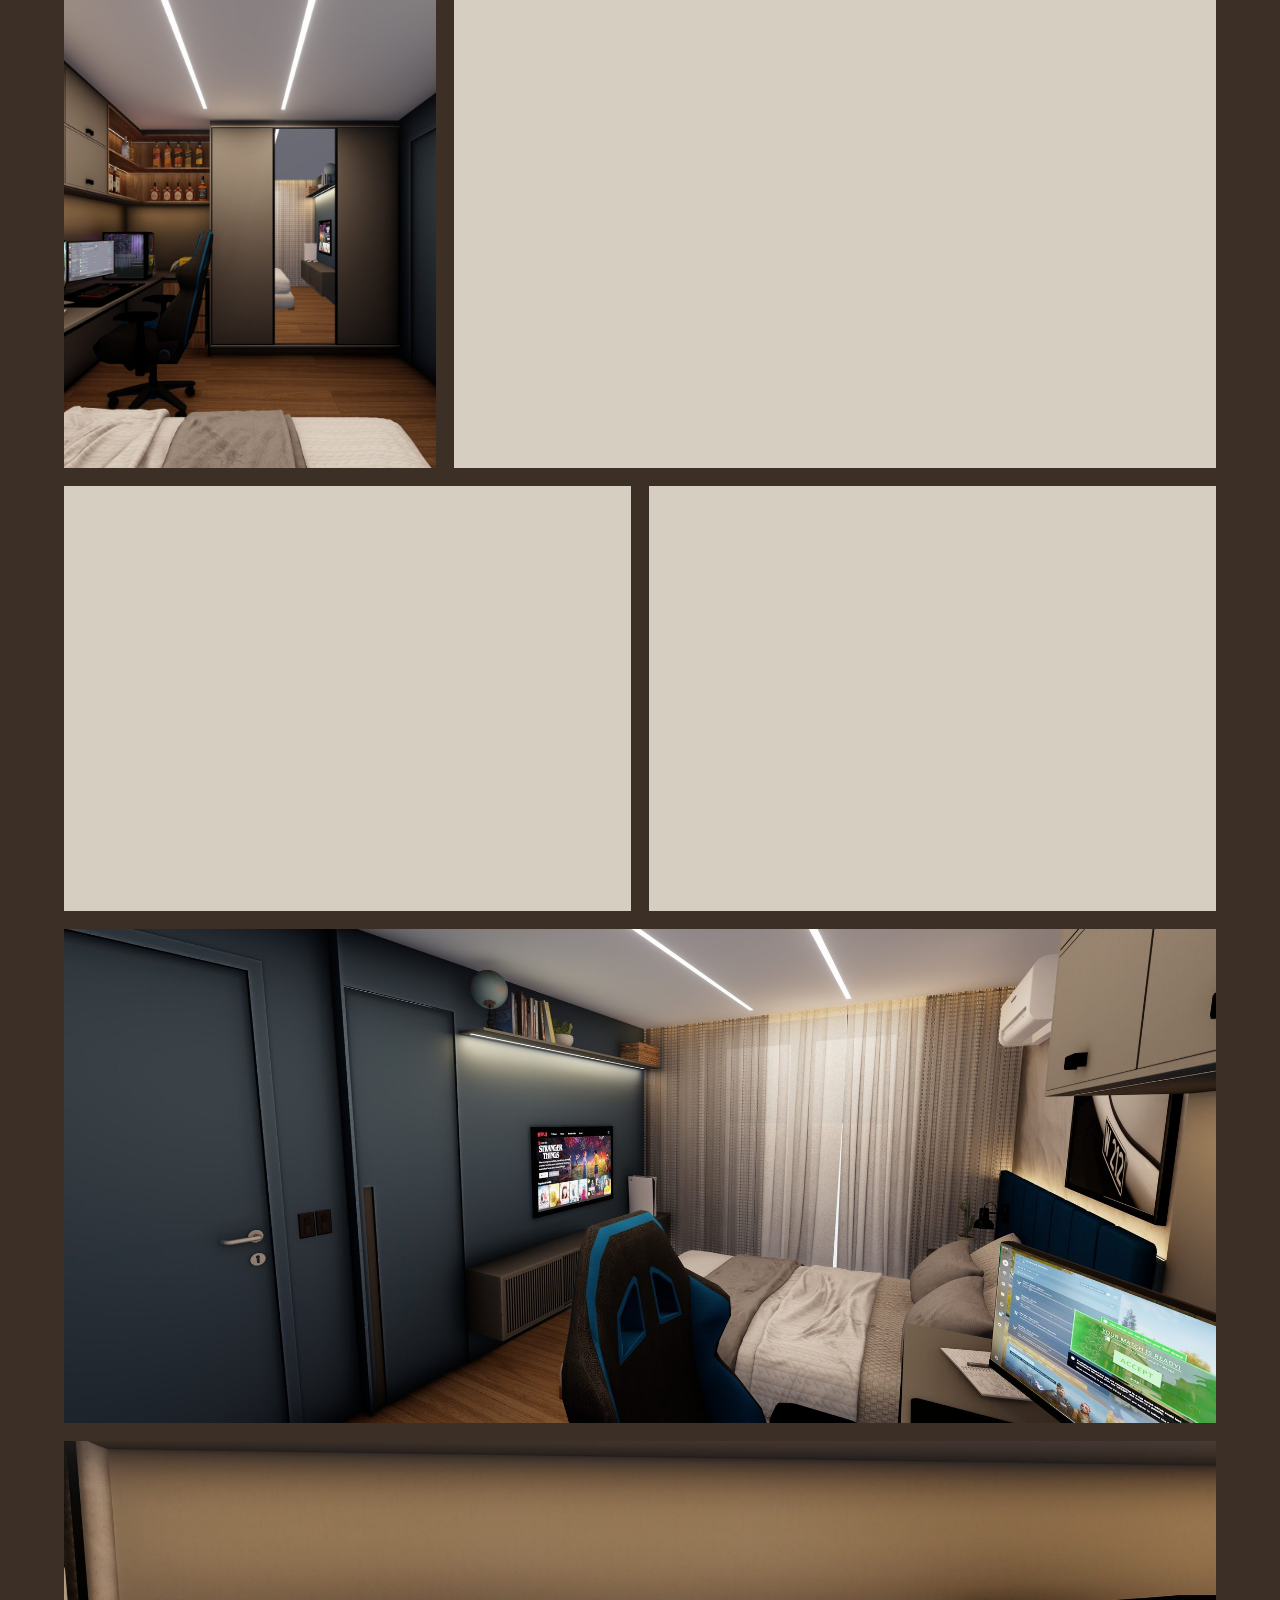
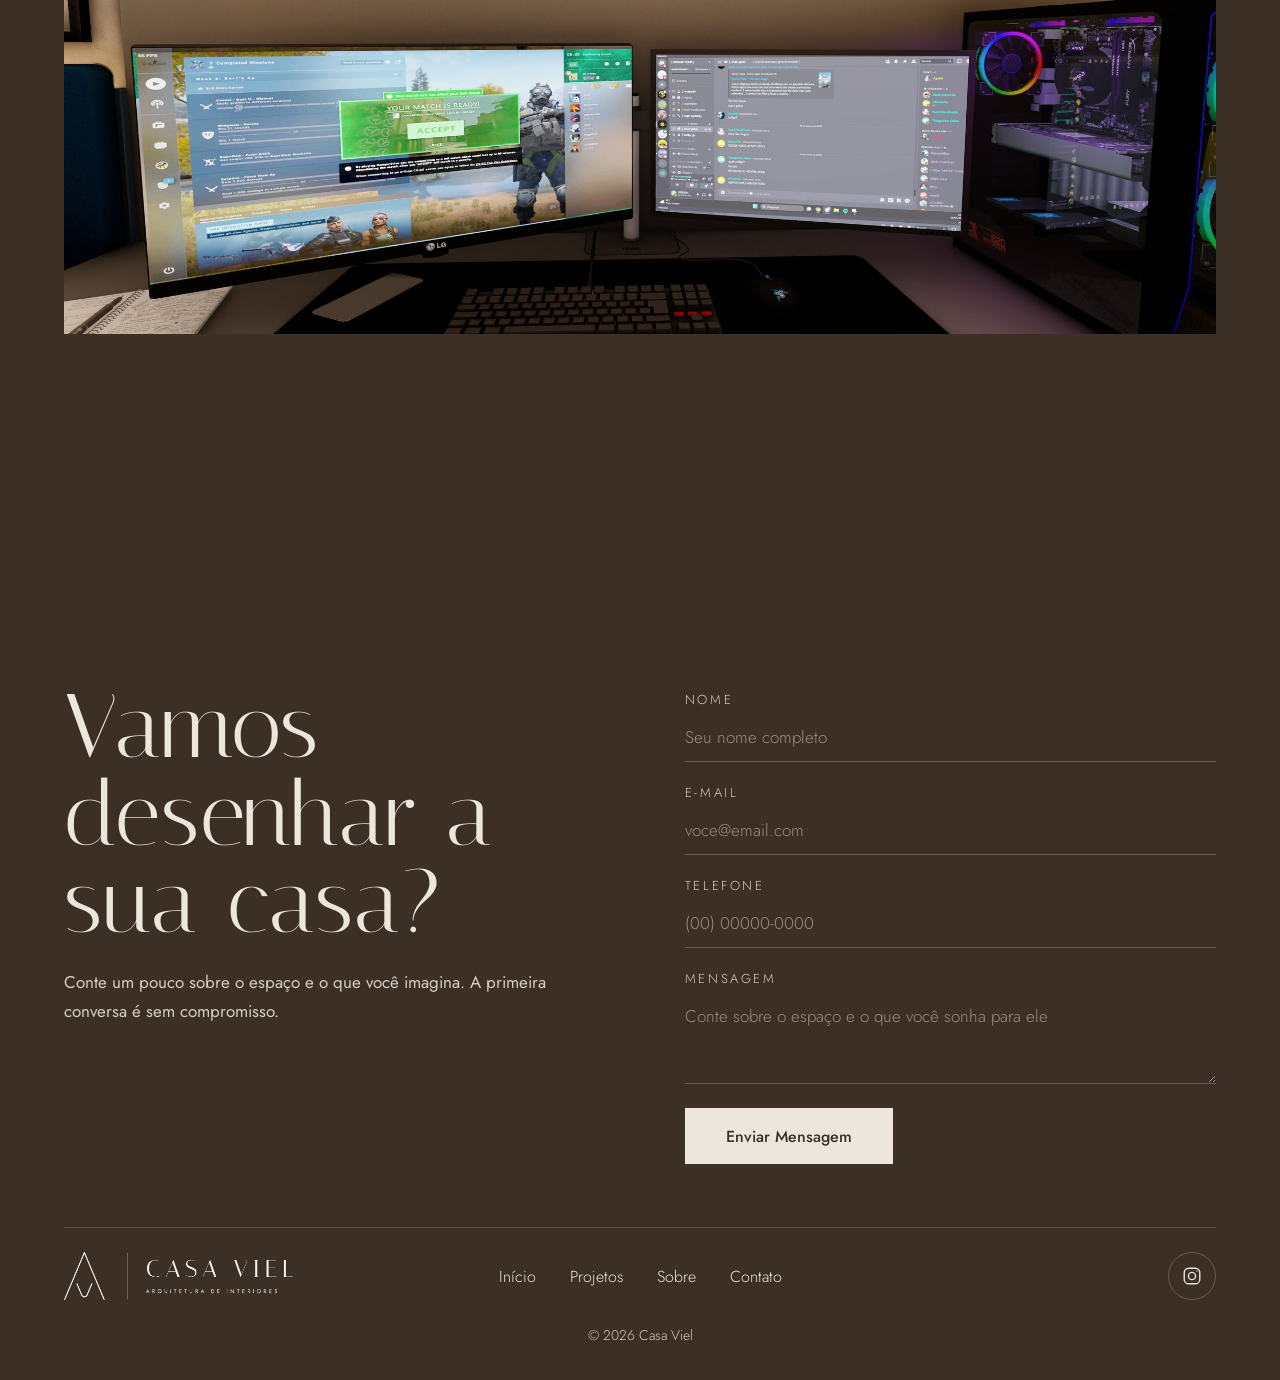
==== commit 6346182d: "- Comentada a tag do hCaptcha na eção de contato dos 3 códigos HTML para testes de fluxo de envio e " ====
--- a/projetos.html
+++ b/projetos.html
@@ -130,7 +130,7 @@
       <label>Telefone<input type="tel" name="phone" required inputmode="tel" autocomplete="tel" pattern="[0-9()+\-\s]{8,}" placeholder="(00) 00000-0000"></label>
       <label>Mensagem<textarea name="message" rows="4" required minlength="10" placeholder="Conte sobre o espaço e o que você sonha para ele"></textarea></label>
       <!-- hCaptcha do Web3Forms: ative também no painel do Web3Forms -->
-      <div class="h-captcha" data-captcha="true" data-theme="dark"></div>
+      <!-- <div class="h-captcha" data-captcha="true" data-theme="dark"></div> -->
       <!-- Avisos: erro de validação / limite de envios (preenchido pelo main.js) -->
       <p class="f-msg" role="alert" aria-live="polite"></p>
       <button type="submit" class="send"><span>Enviar Mensagem</span></button>
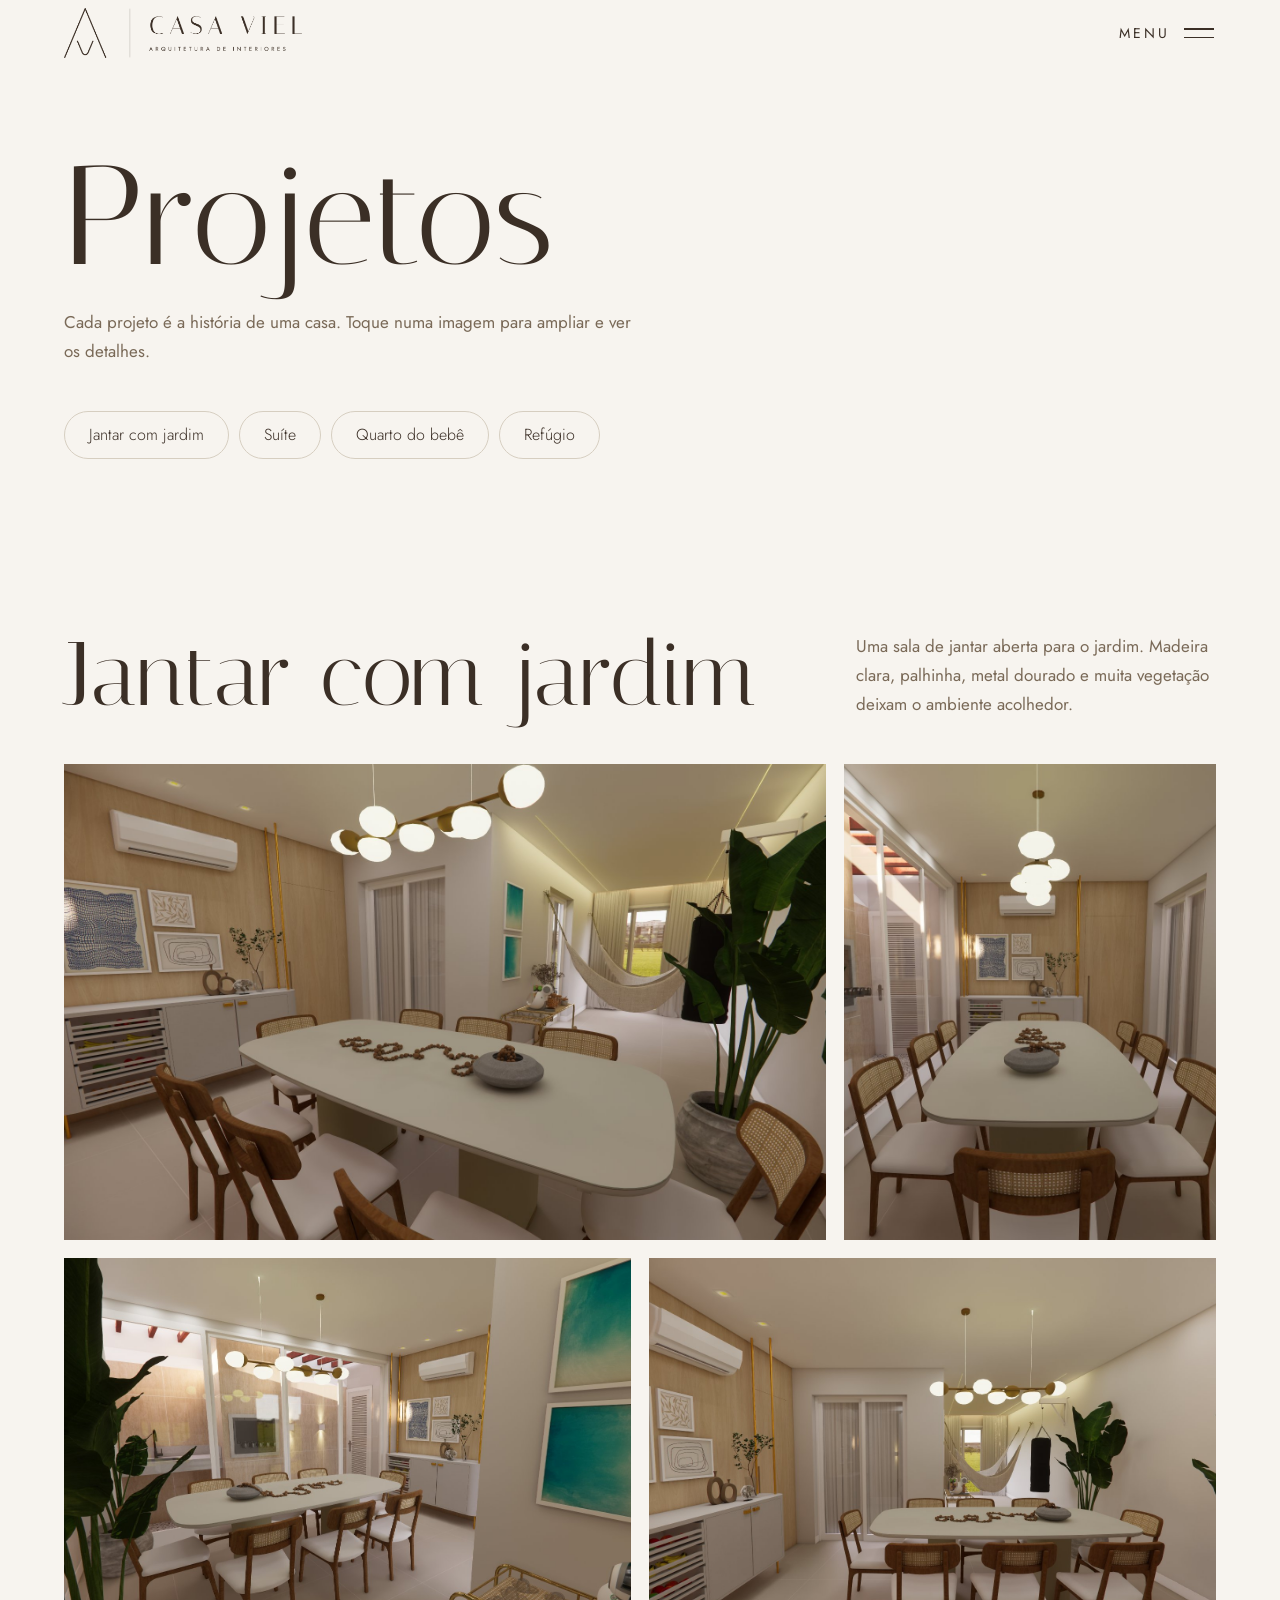
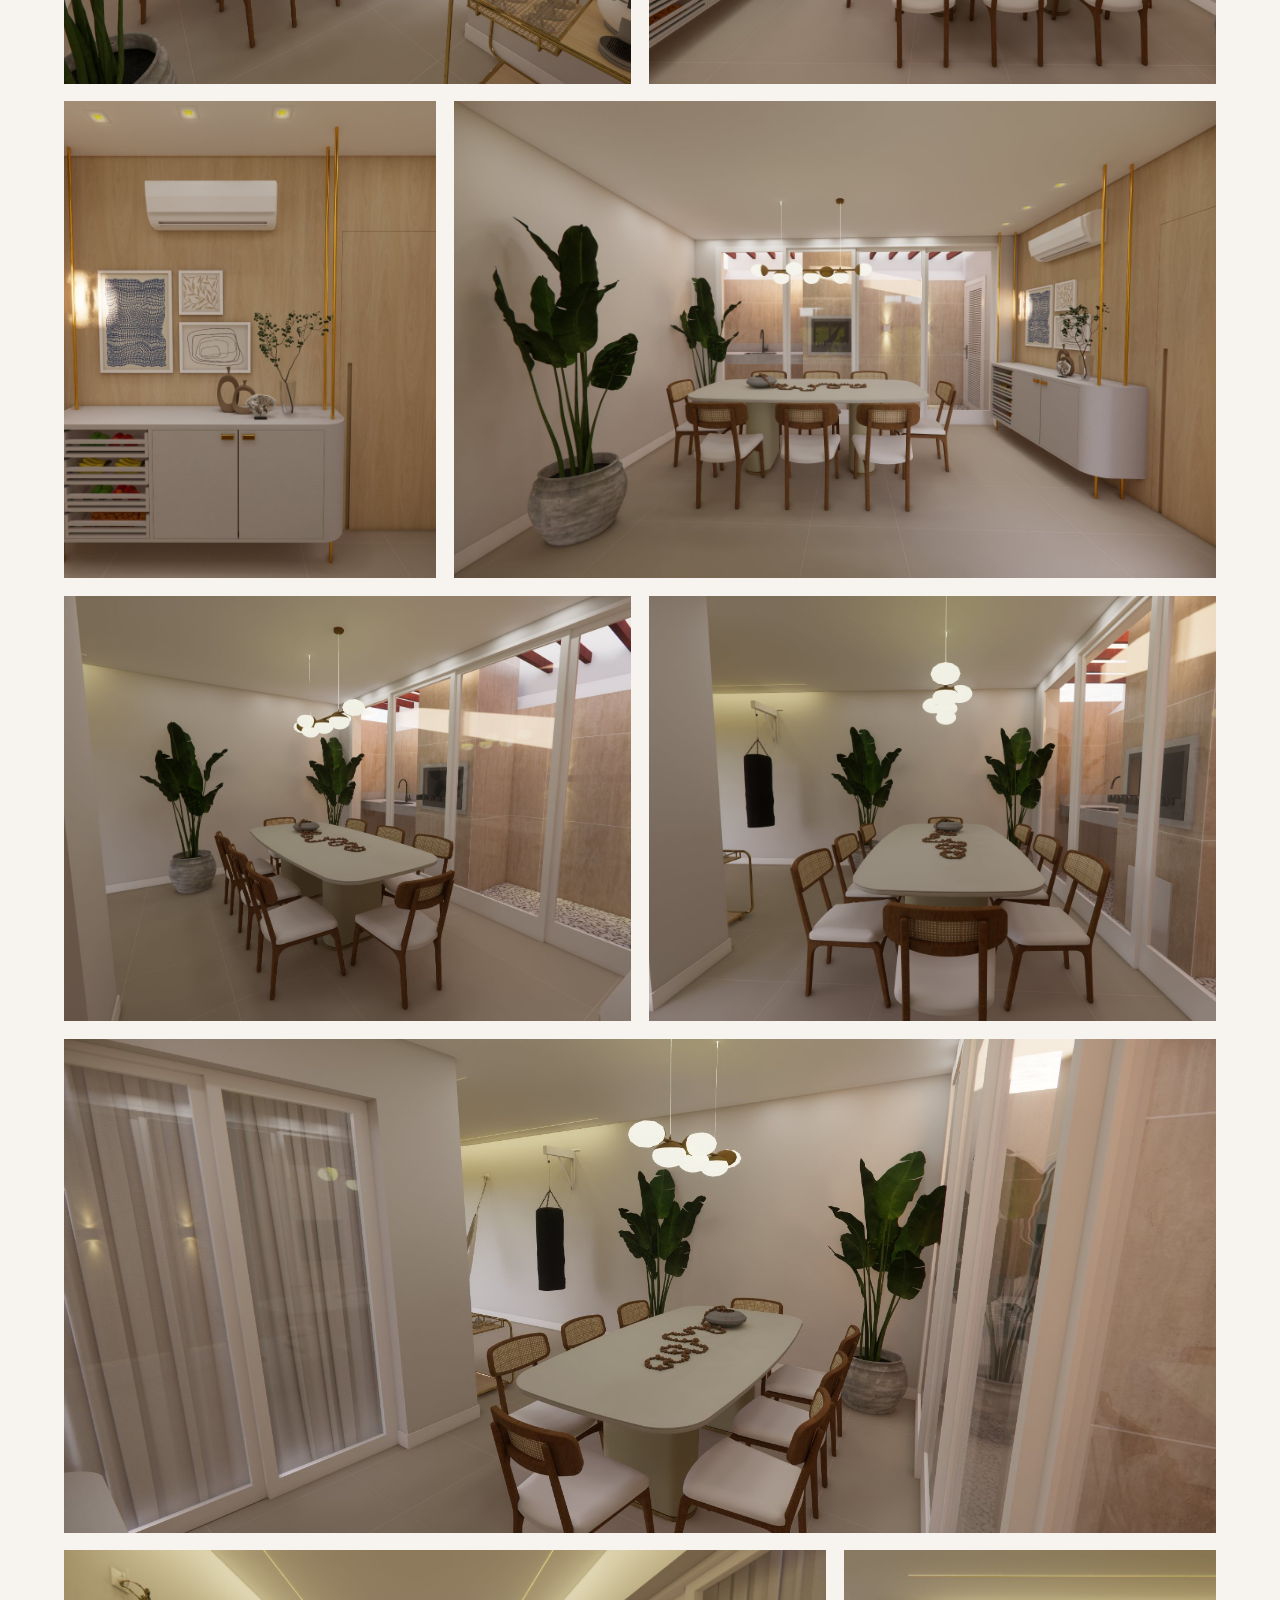
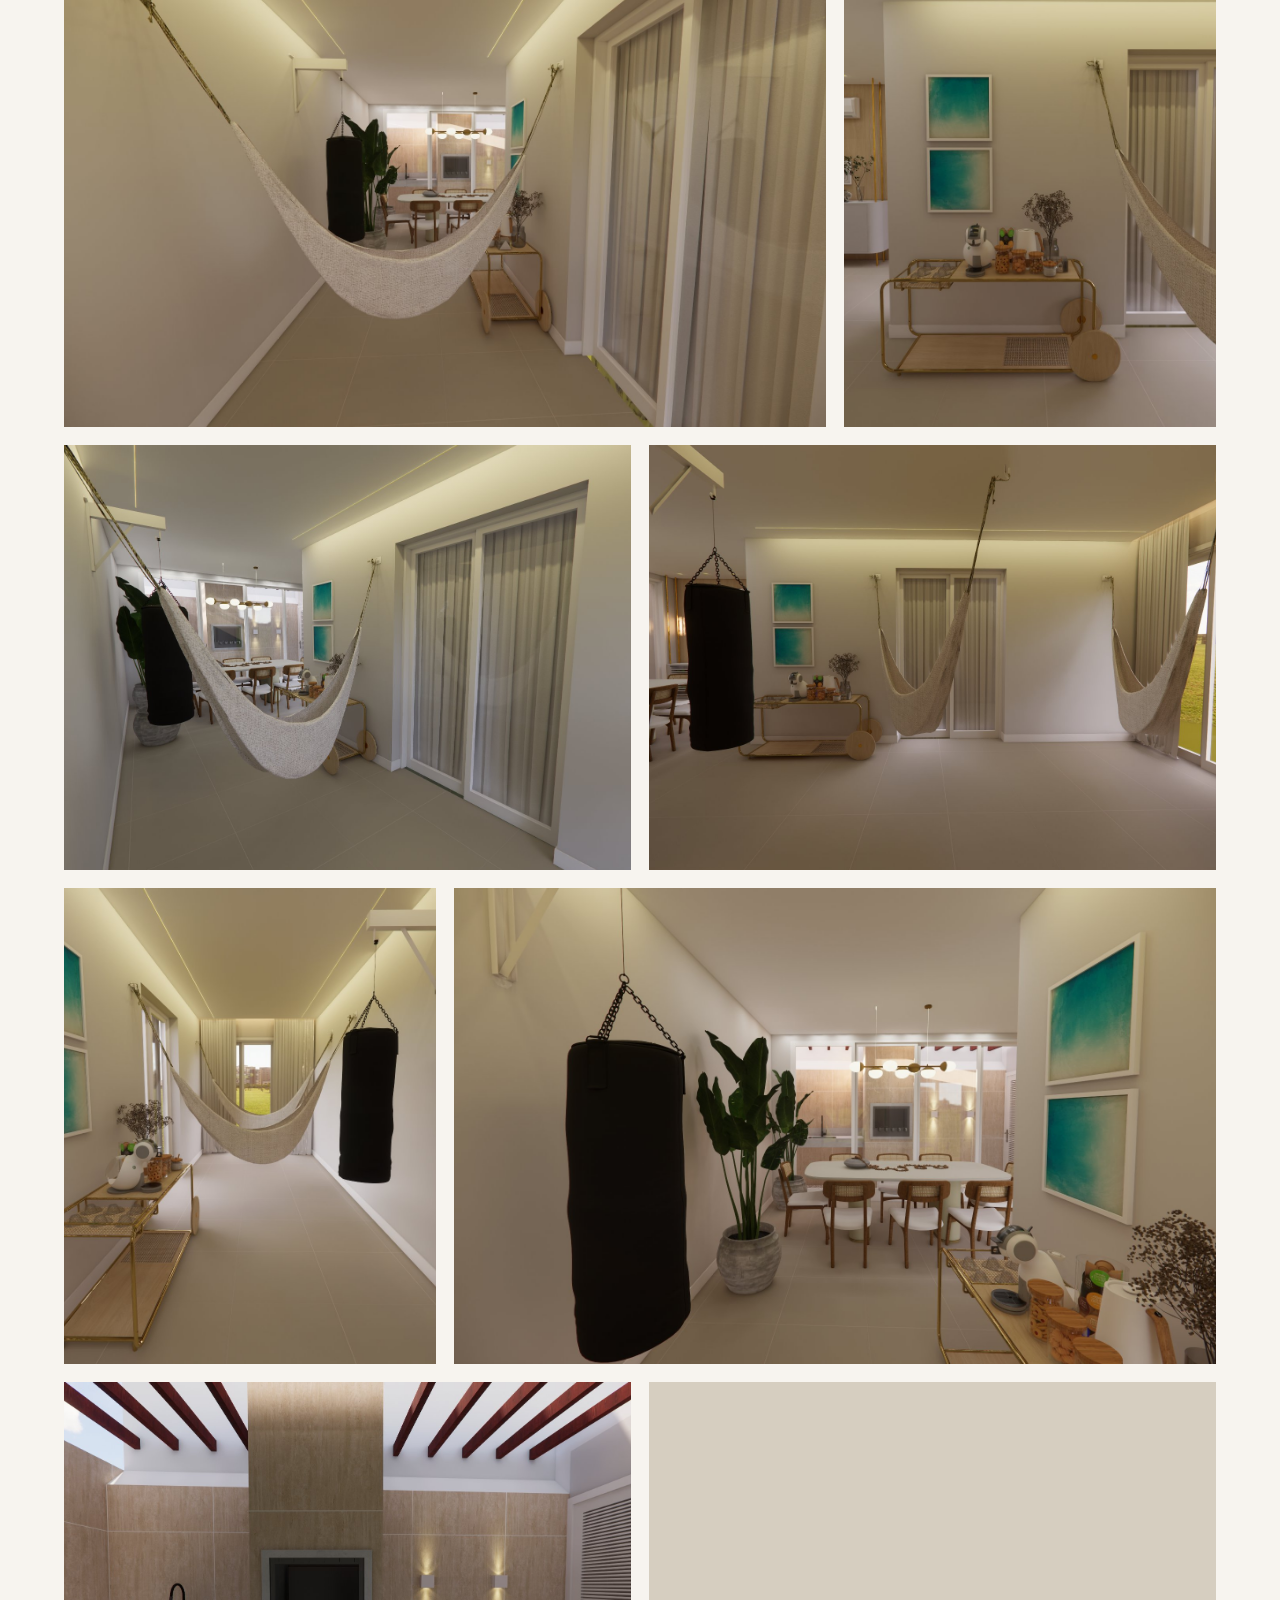
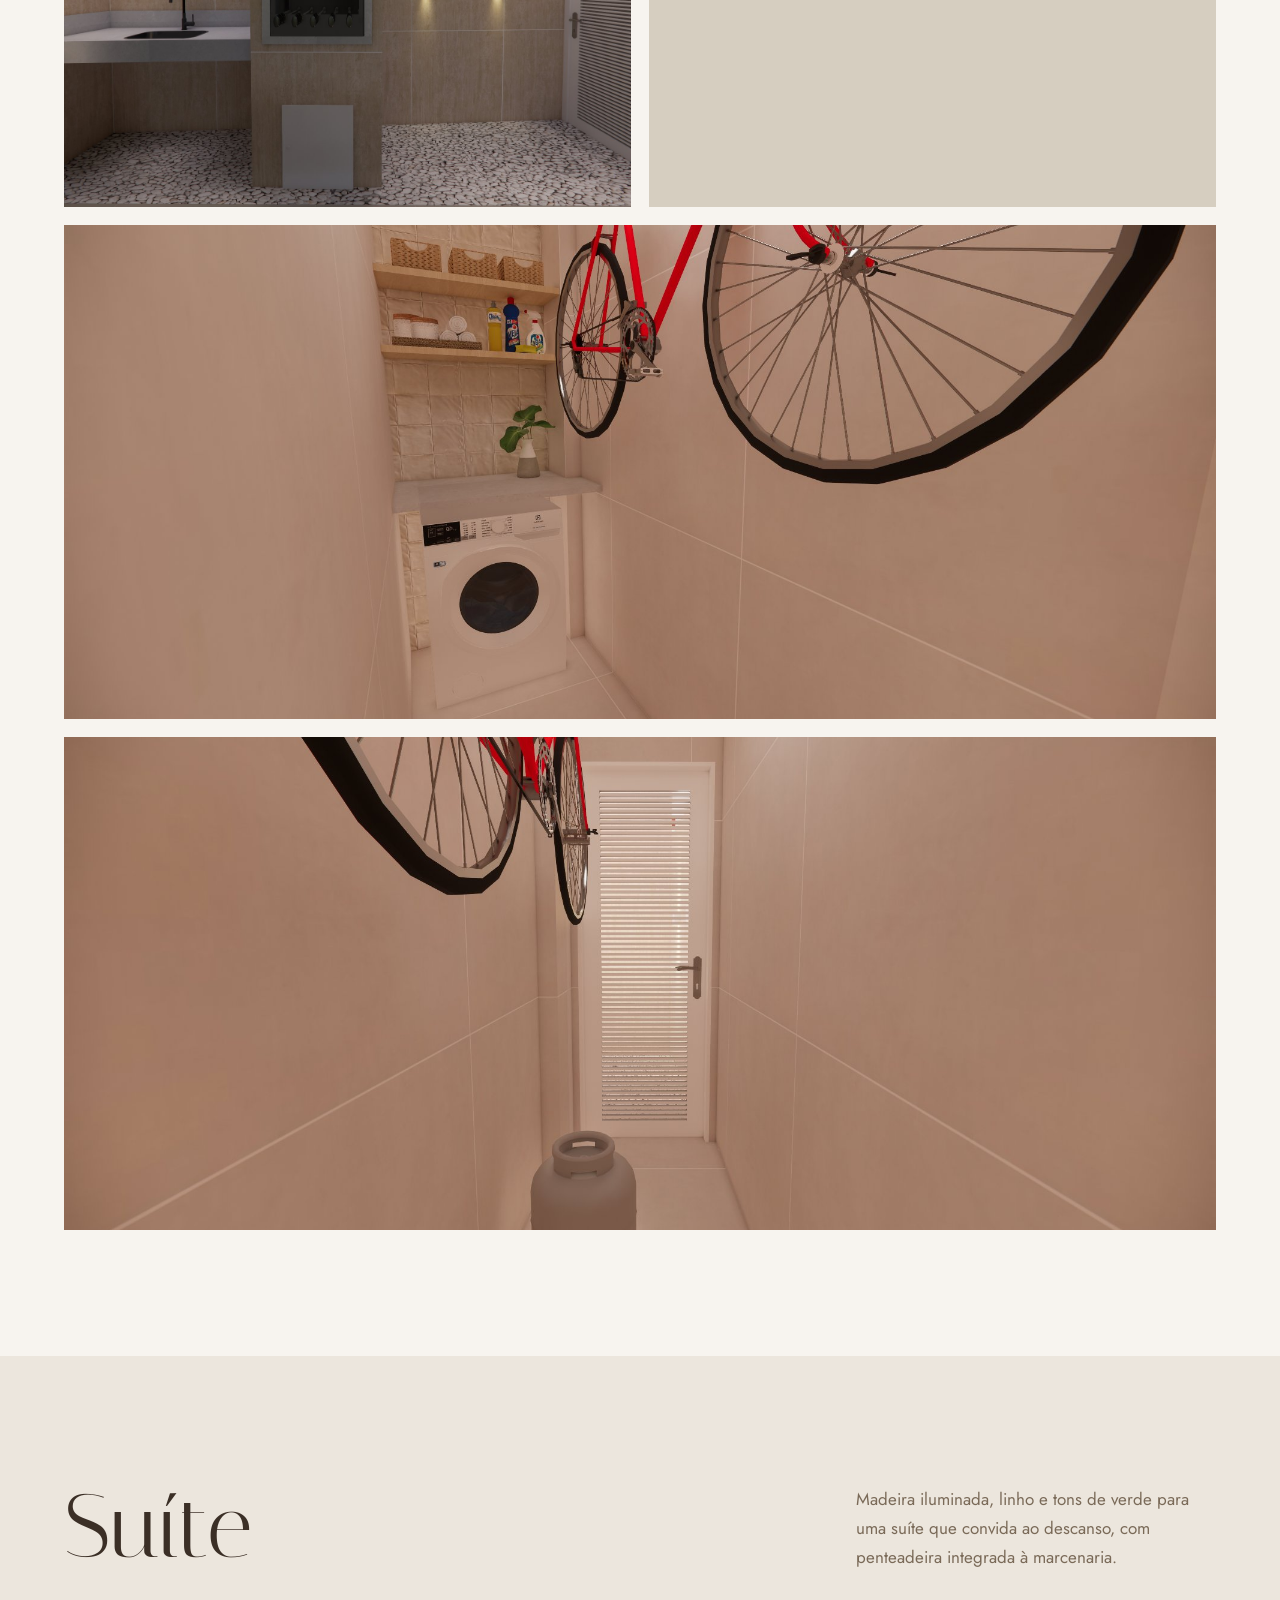
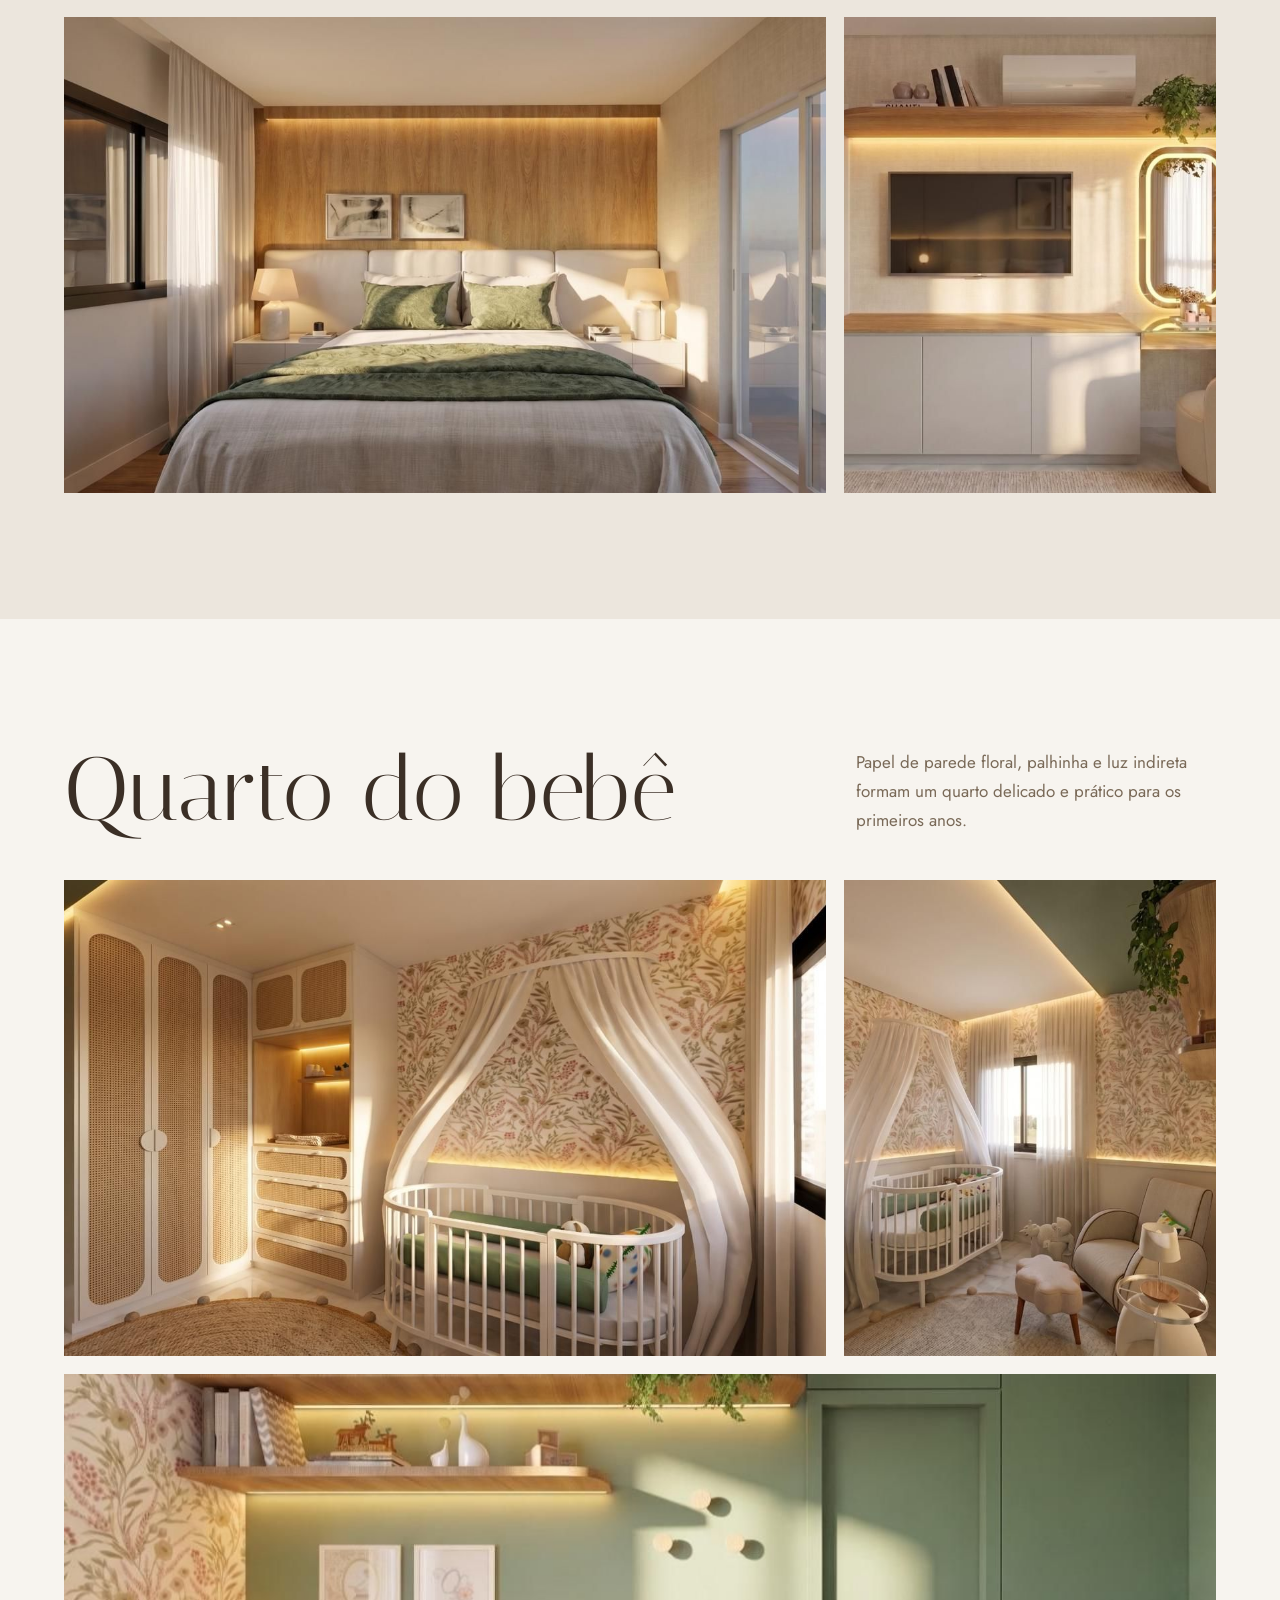
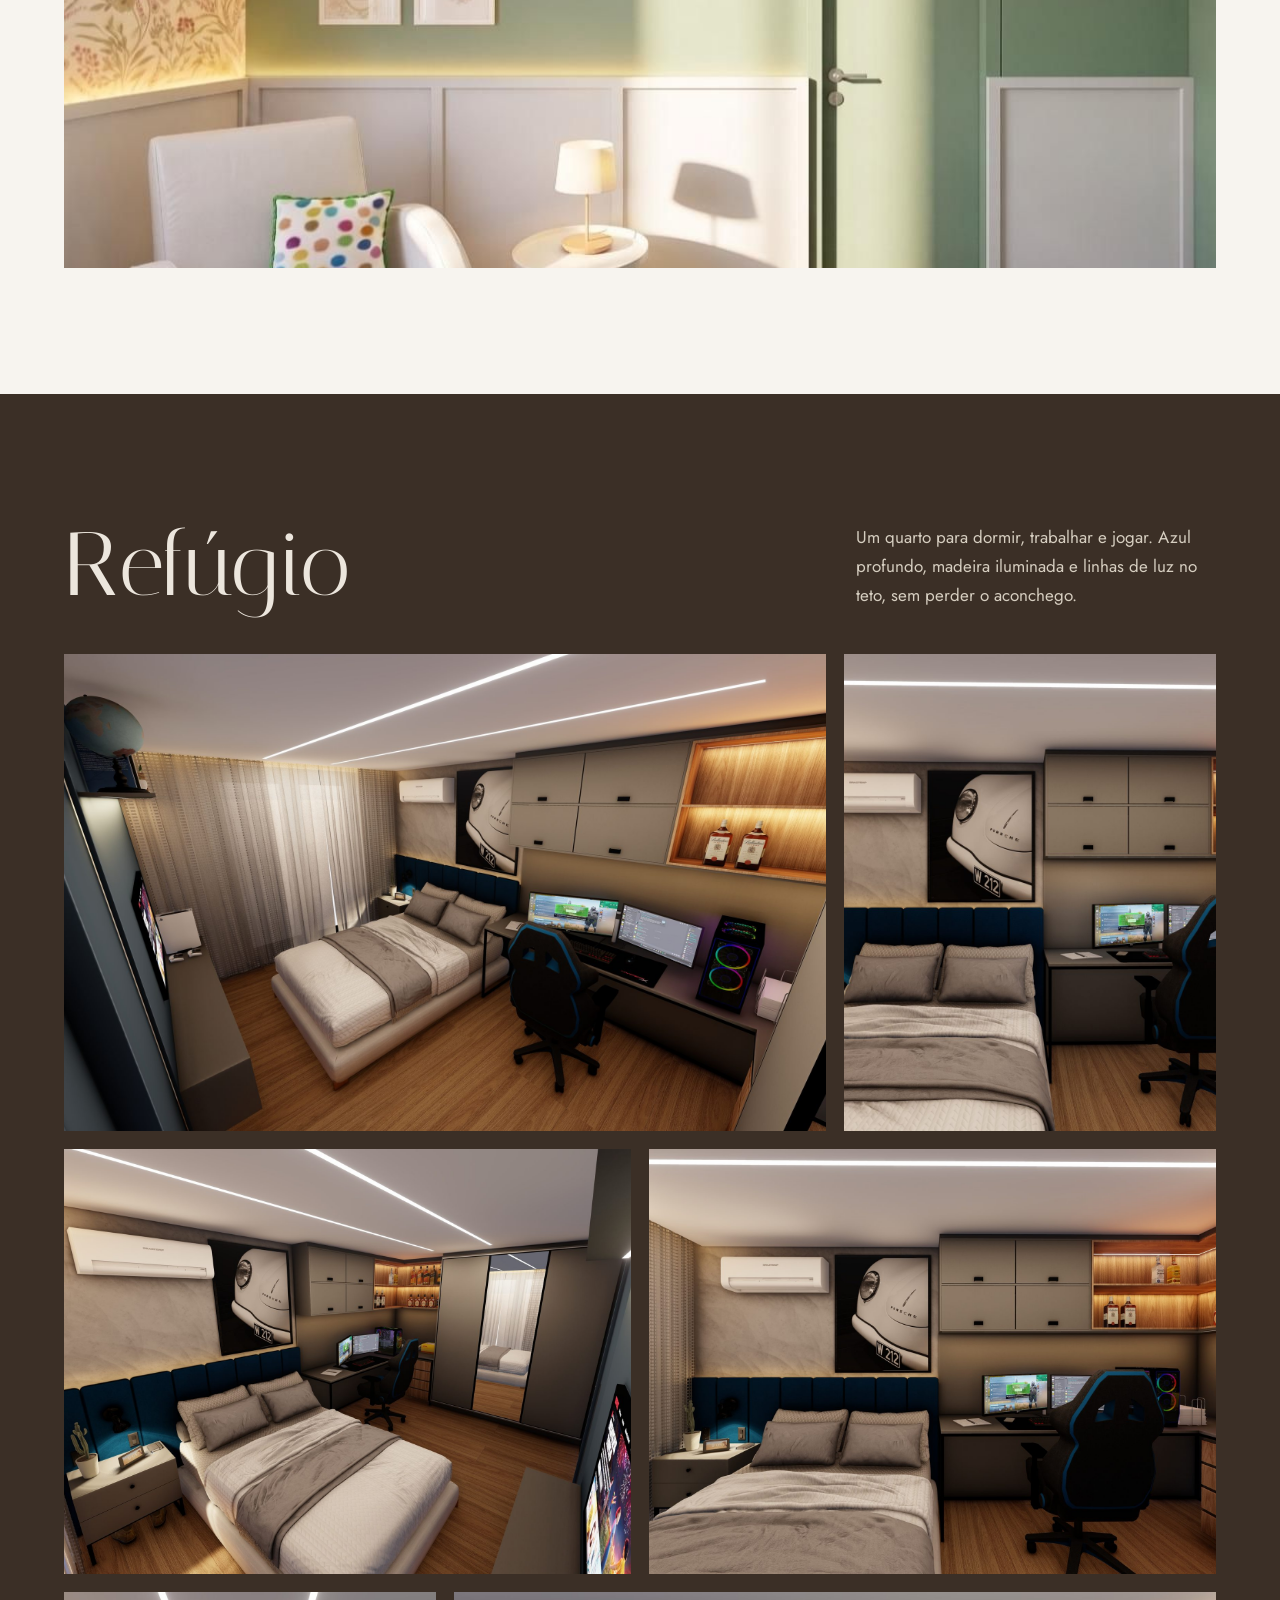
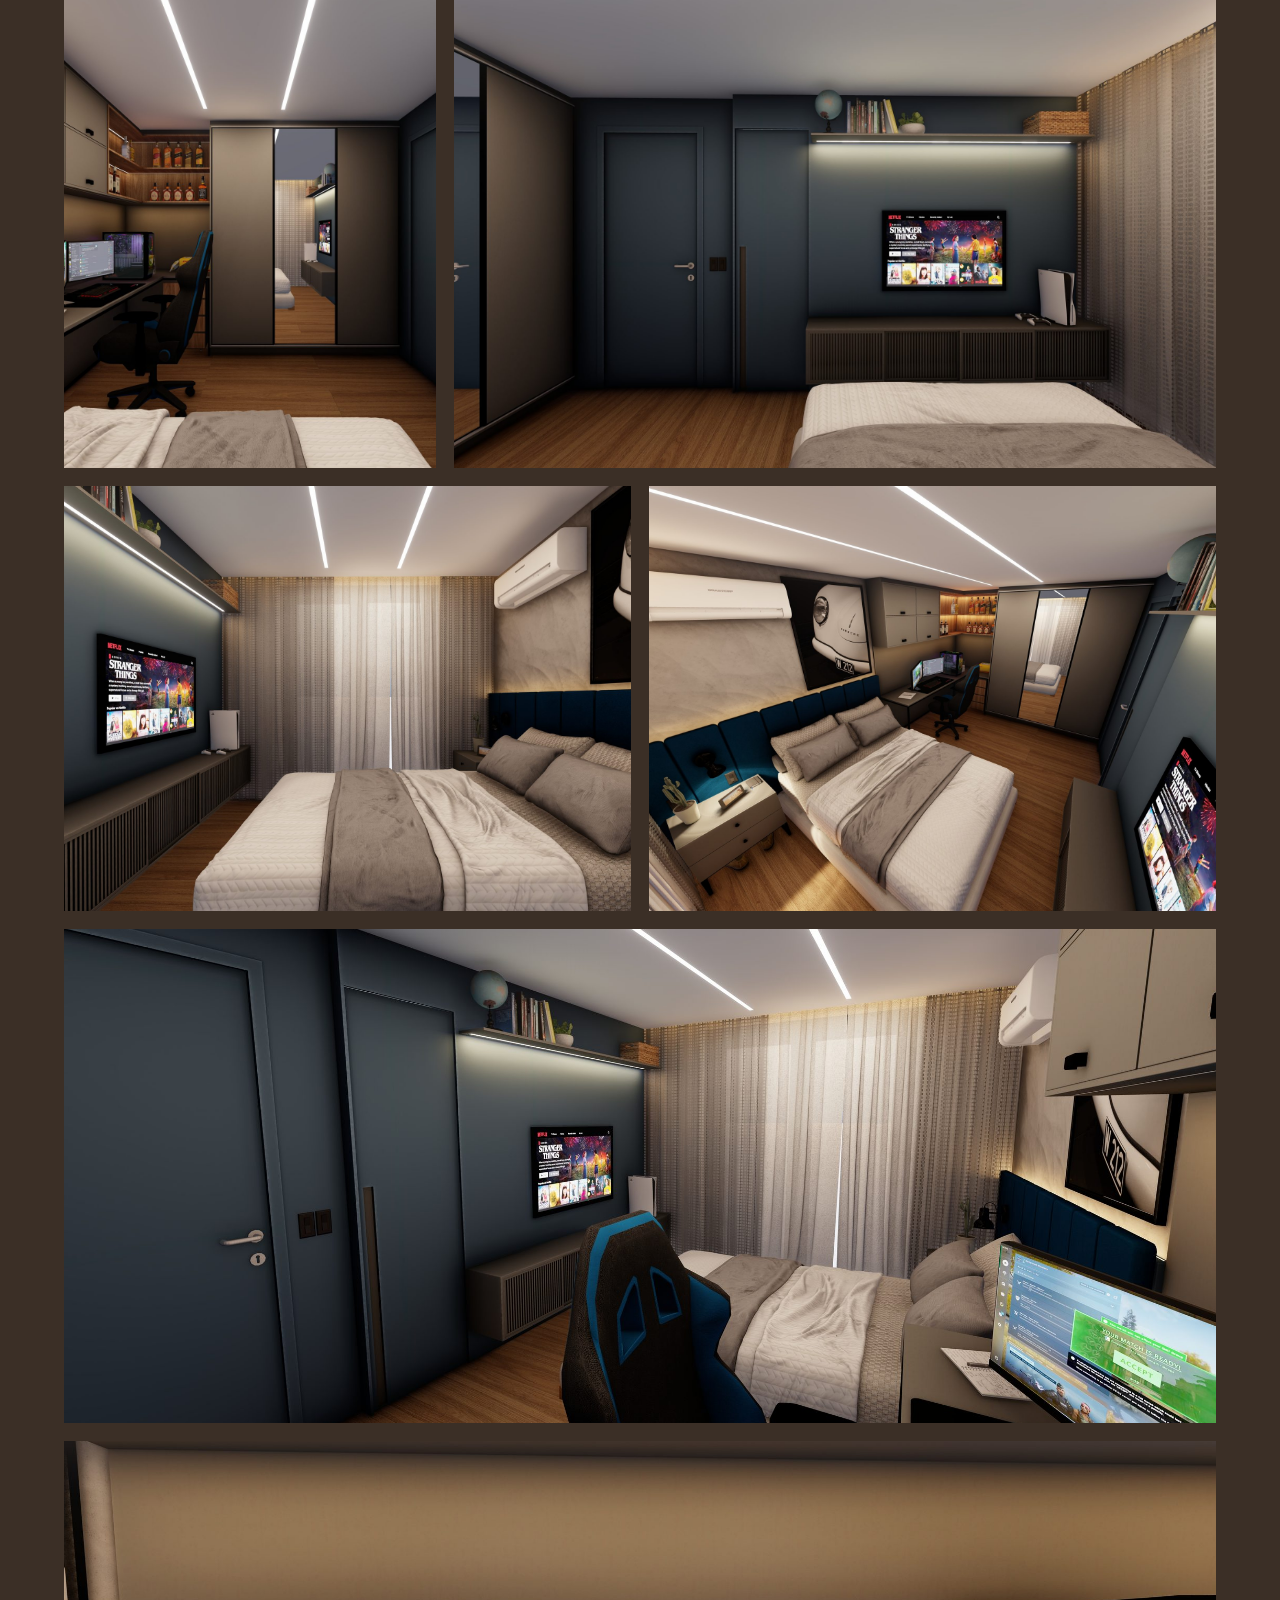
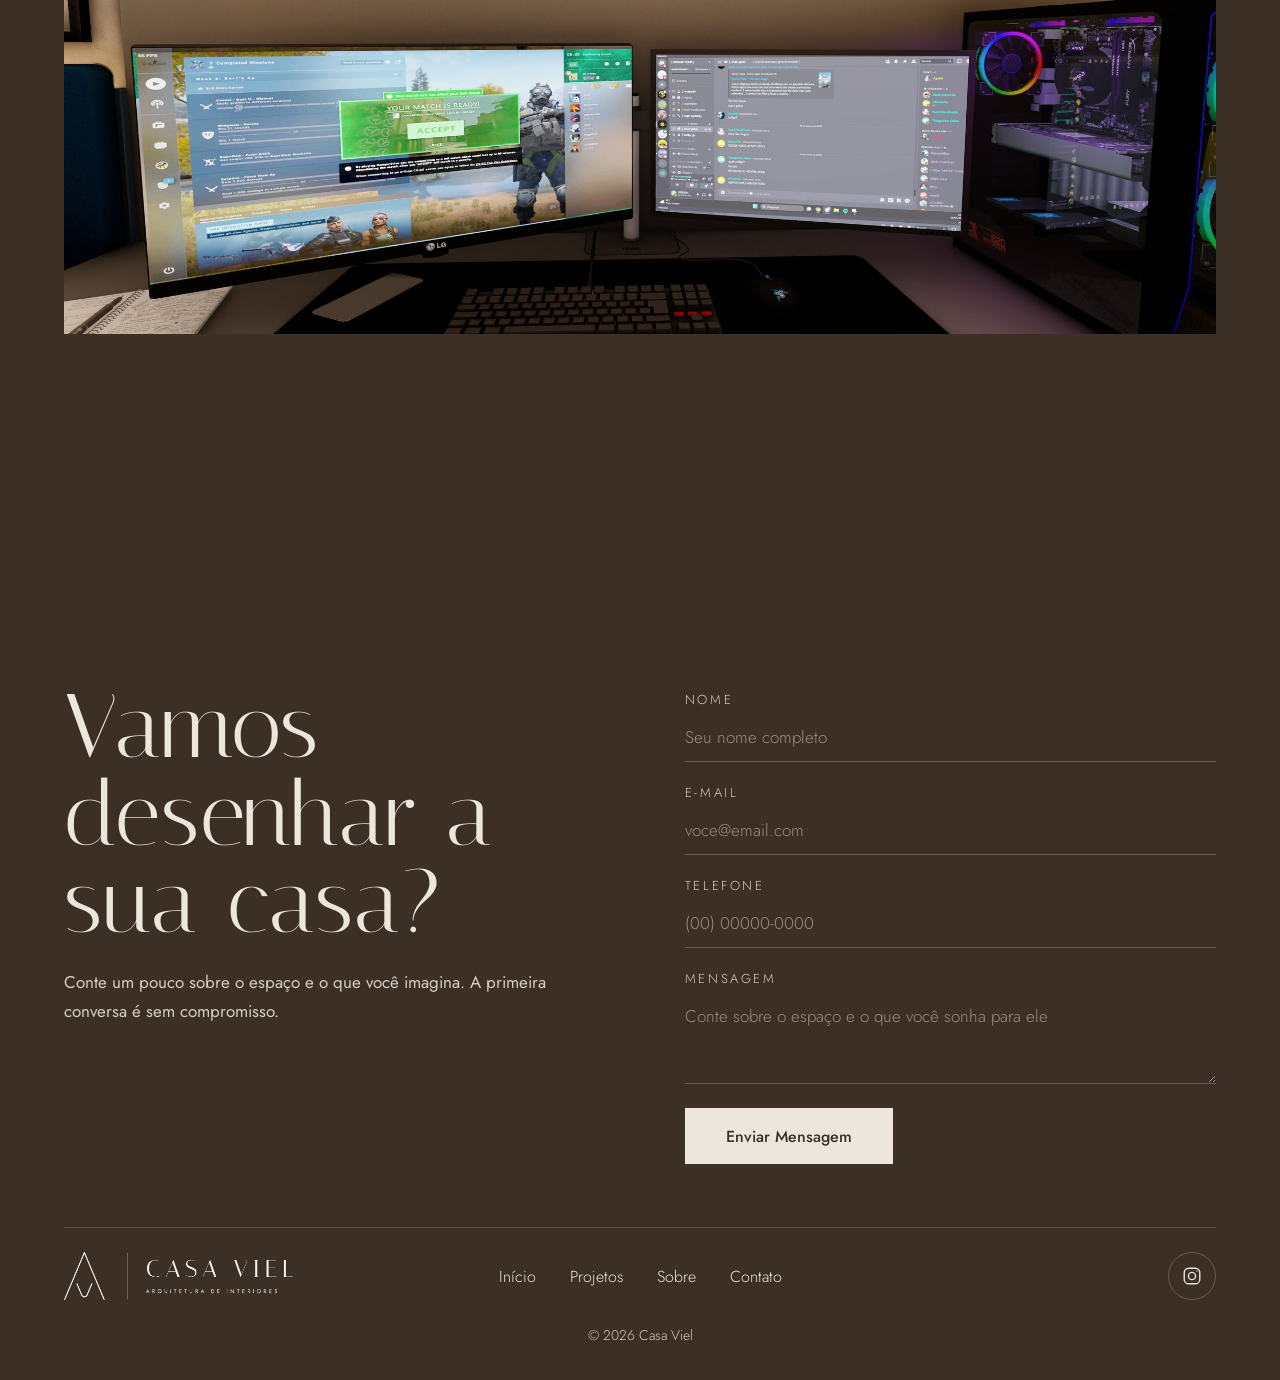
==== commit 98976c84: "- Atualização da versão do script, onde também foi comentada a verificação do captcha" ====
--- a/projetos.html
+++ b/projetos.html
@@ -13,7 +13,7 @@
 <link rel="preconnect" href="https://fonts.googleapis.com"><link rel="preconnect" href="https://fonts.gstatic.com" crossorigin>
 <link href="https://fonts.googleapis.com/css2?family=Italiana&family=Jost:wght@300;400;500&display=swap" rel="stylesheet">
 <link rel="stylesheet" href="css/style.css?v=1.2">
-<script src="js/main.js?v=1.3" defer></script>
+<script src="js/main.js?v=1.4" defer></script>
 </head>
 <body class="projetos">
 
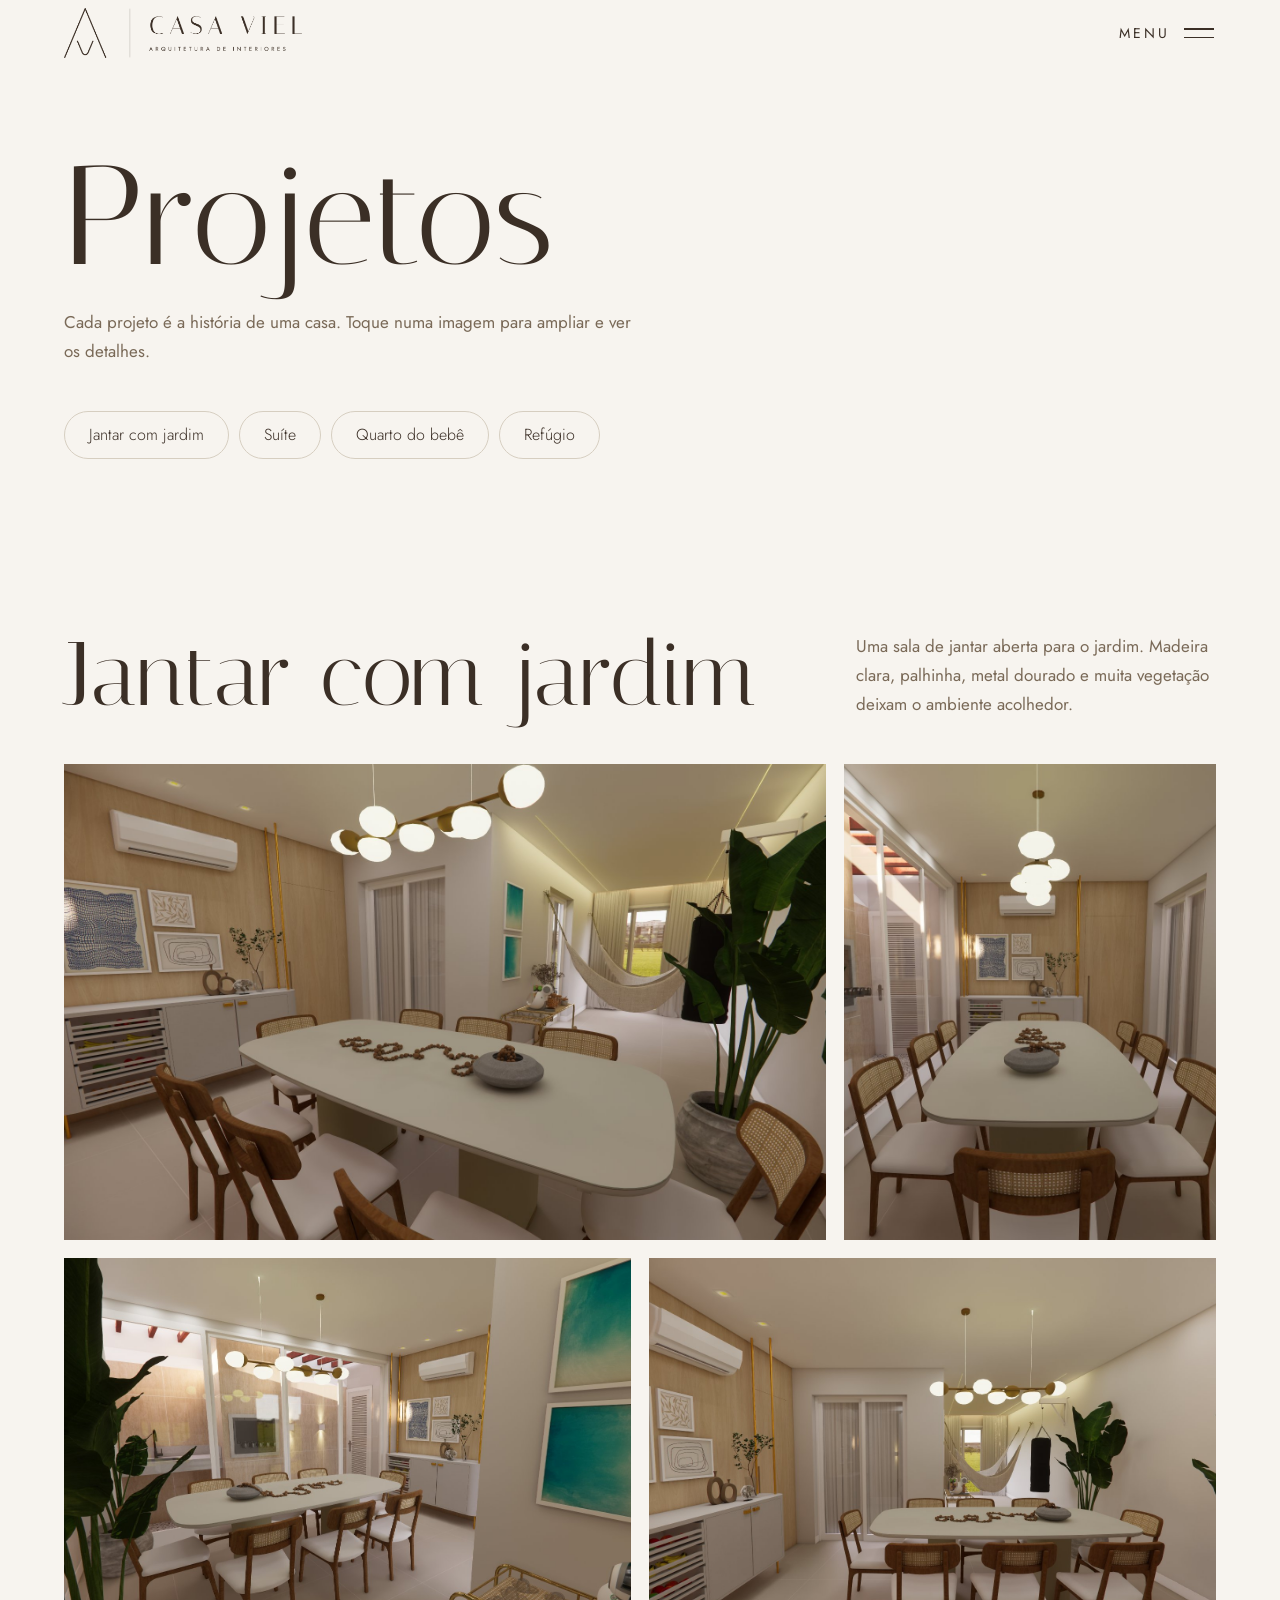
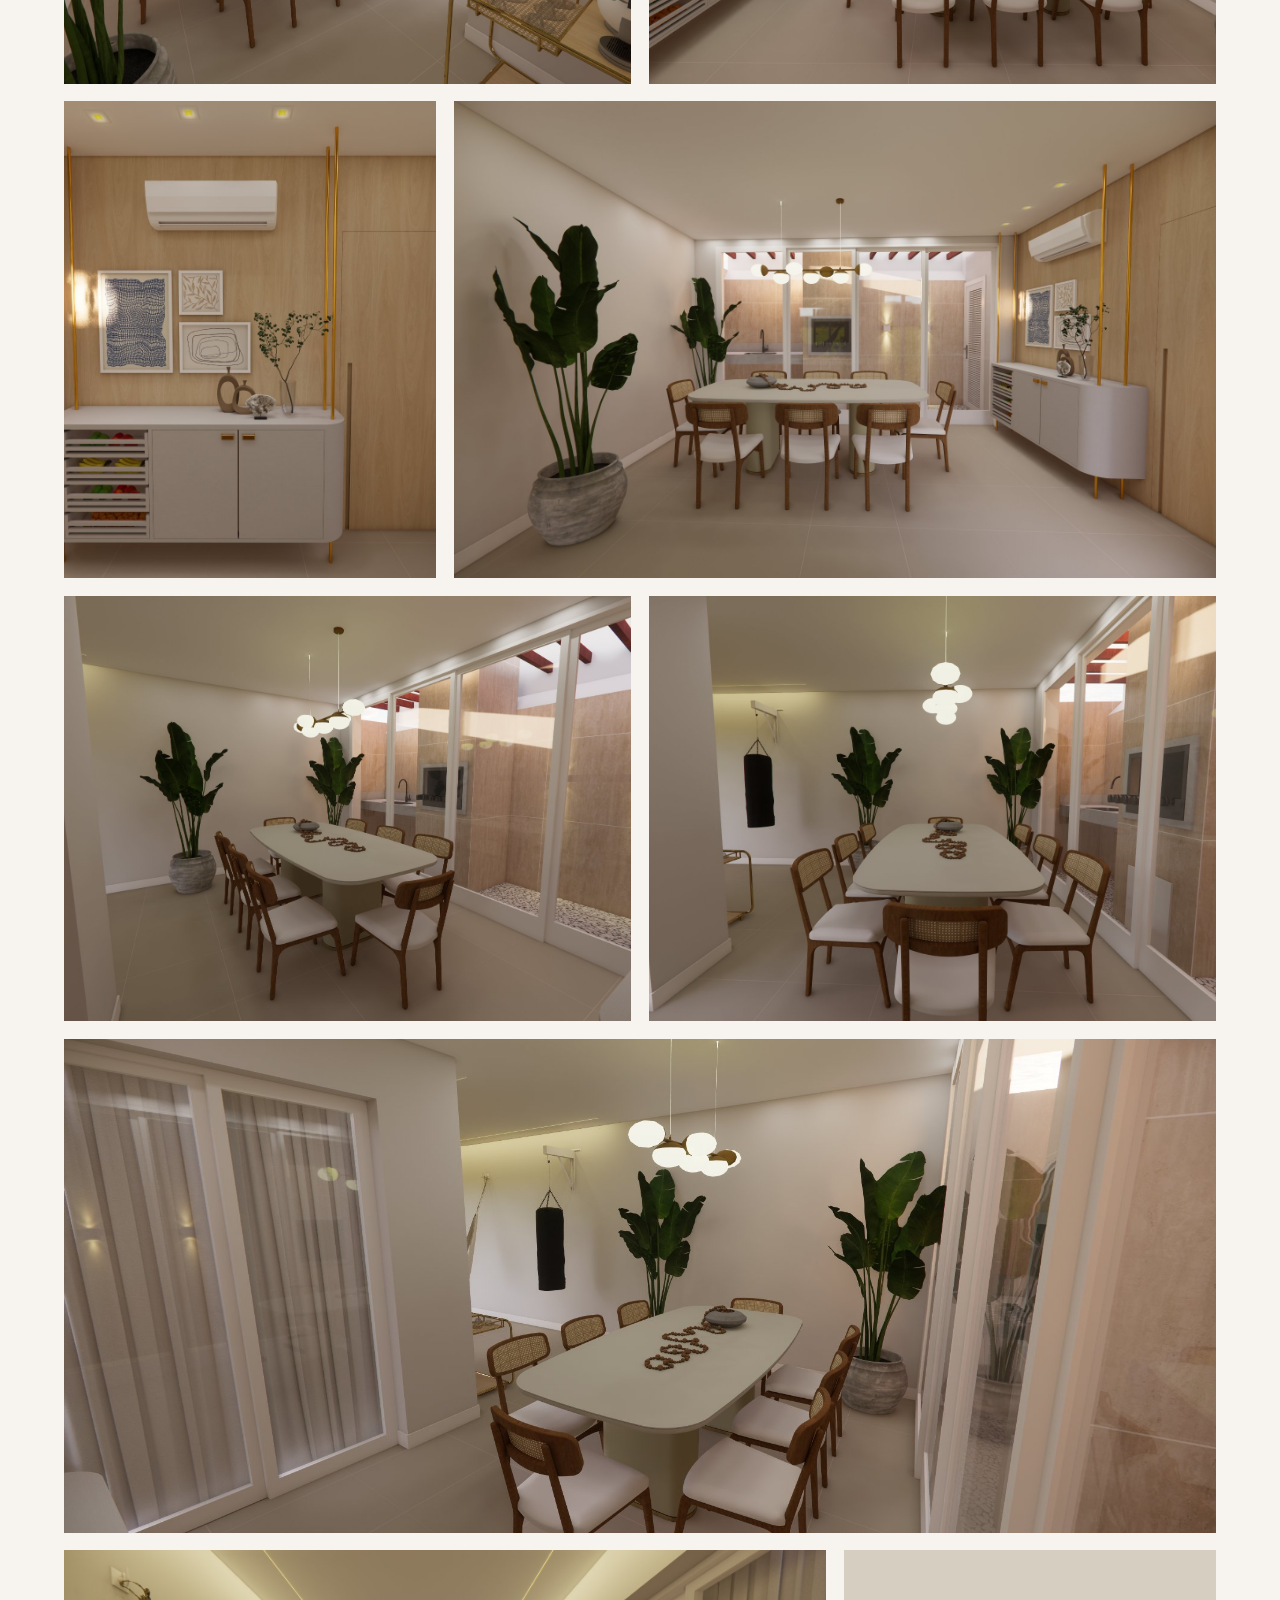
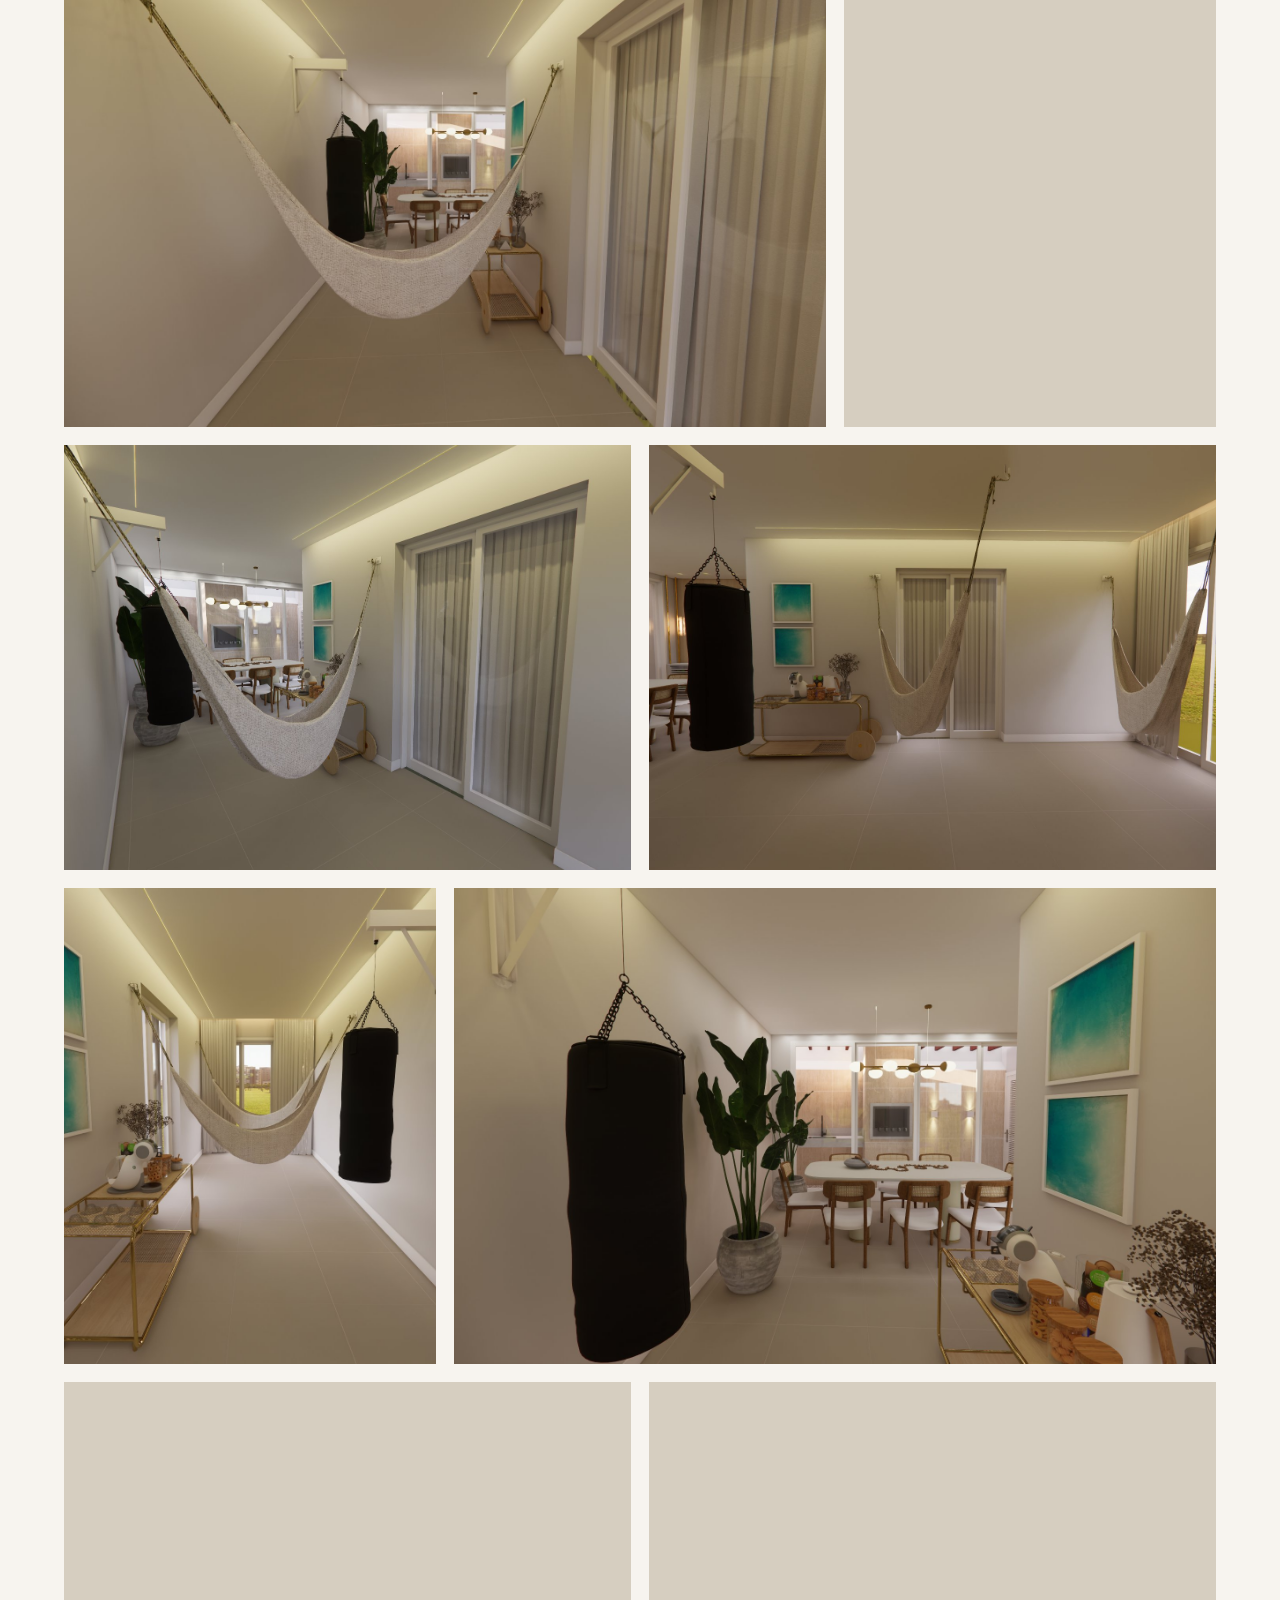
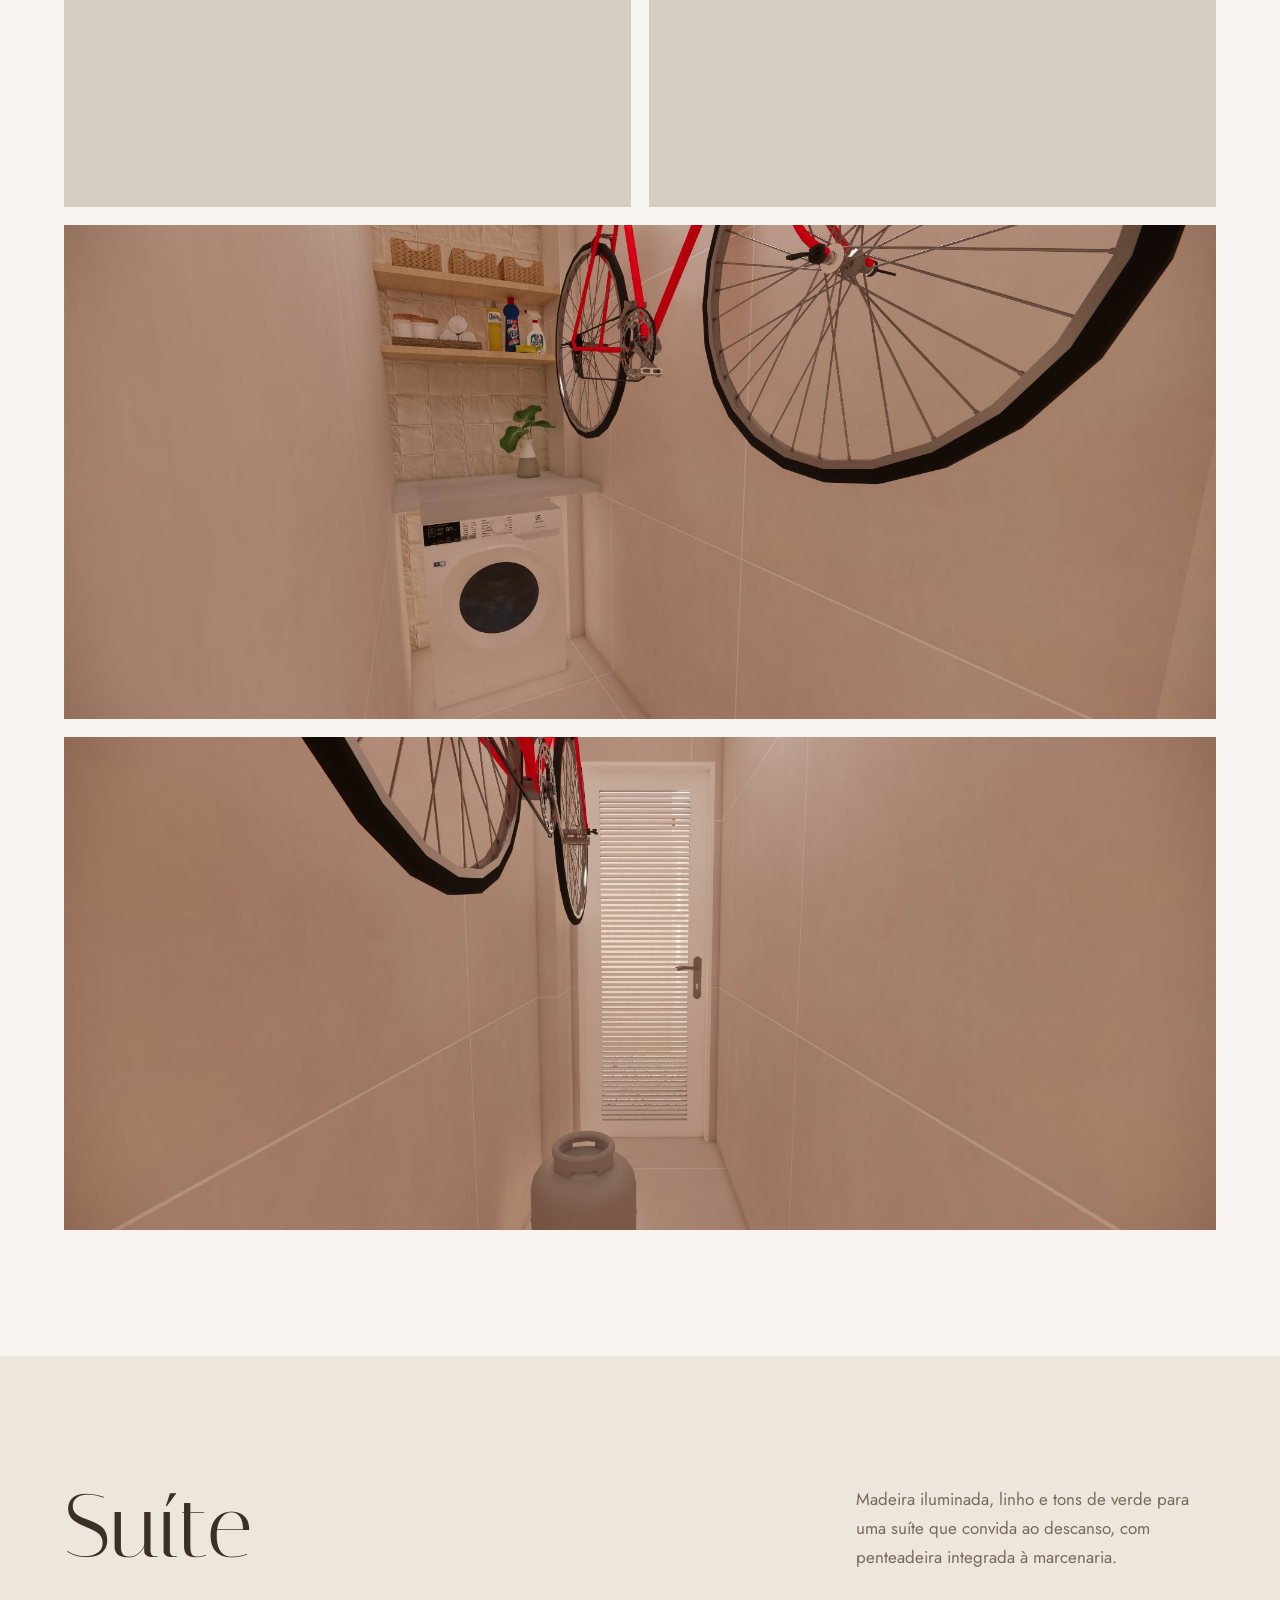
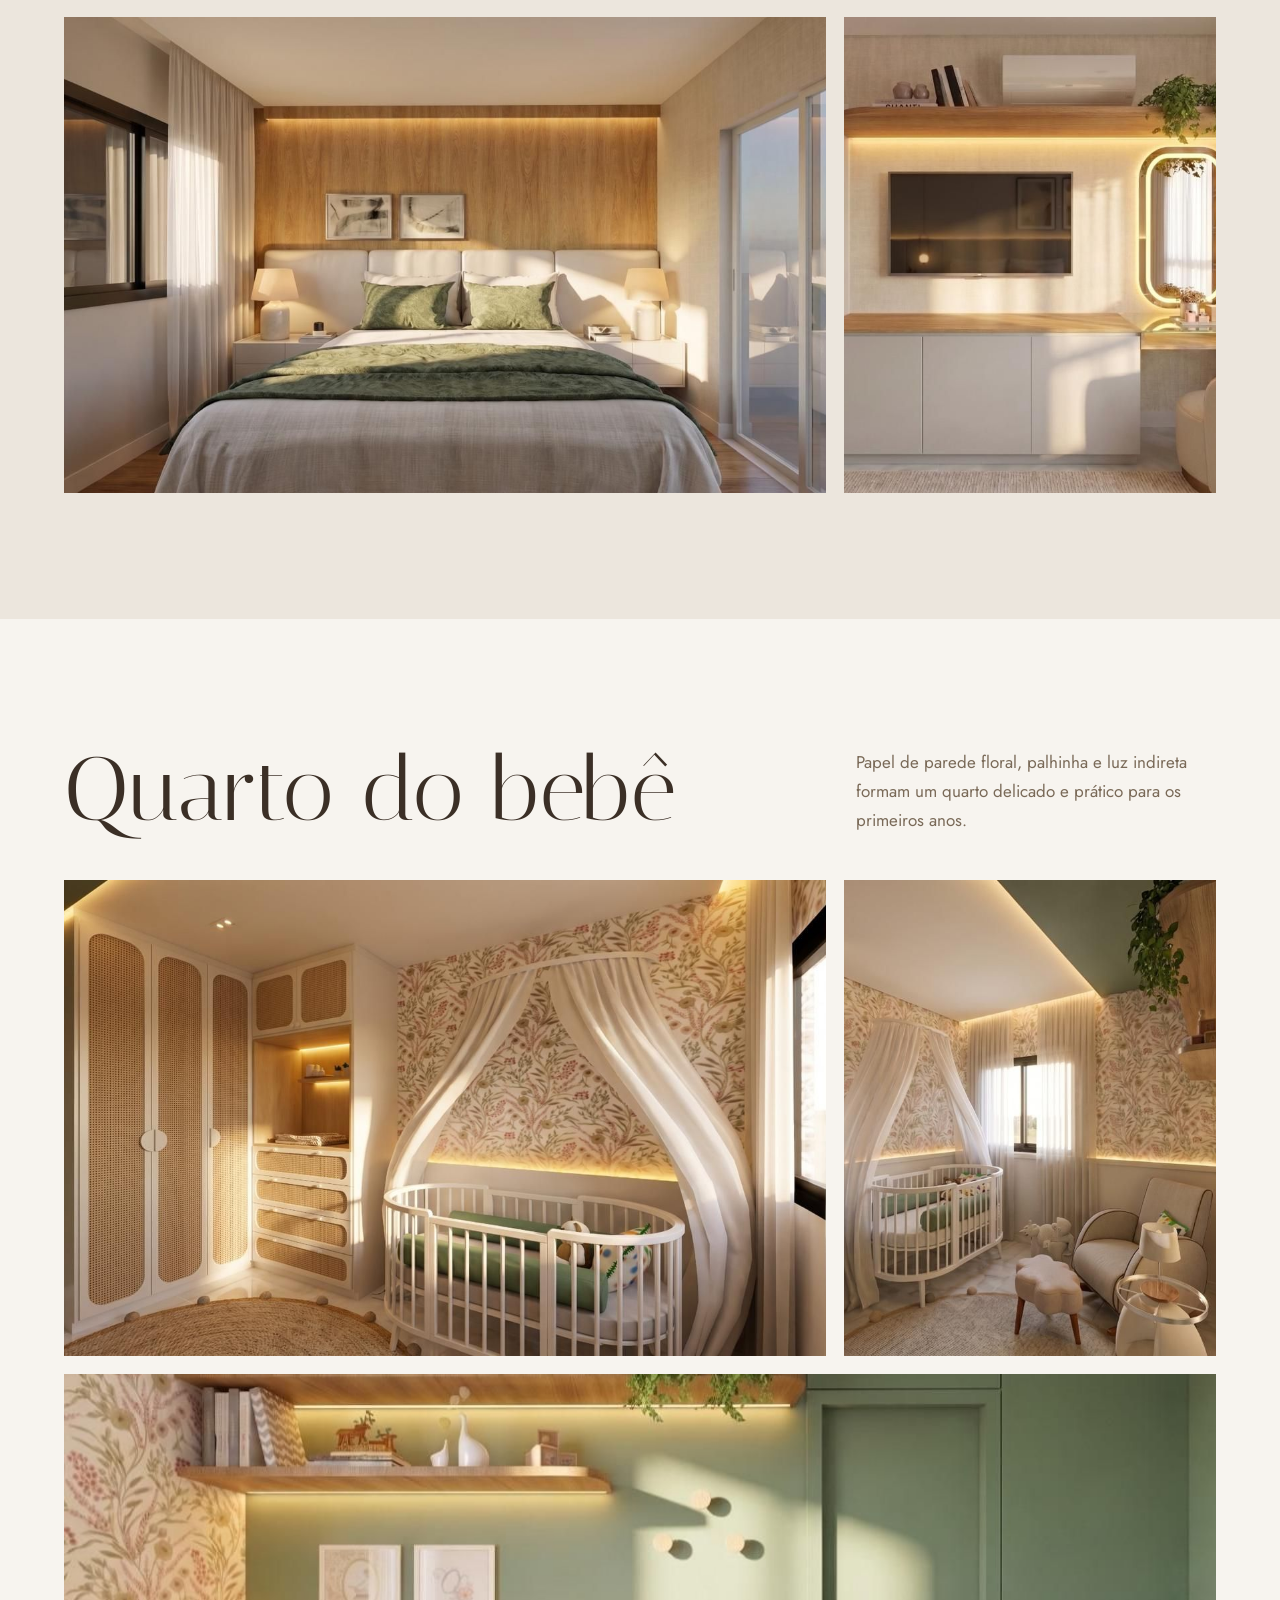
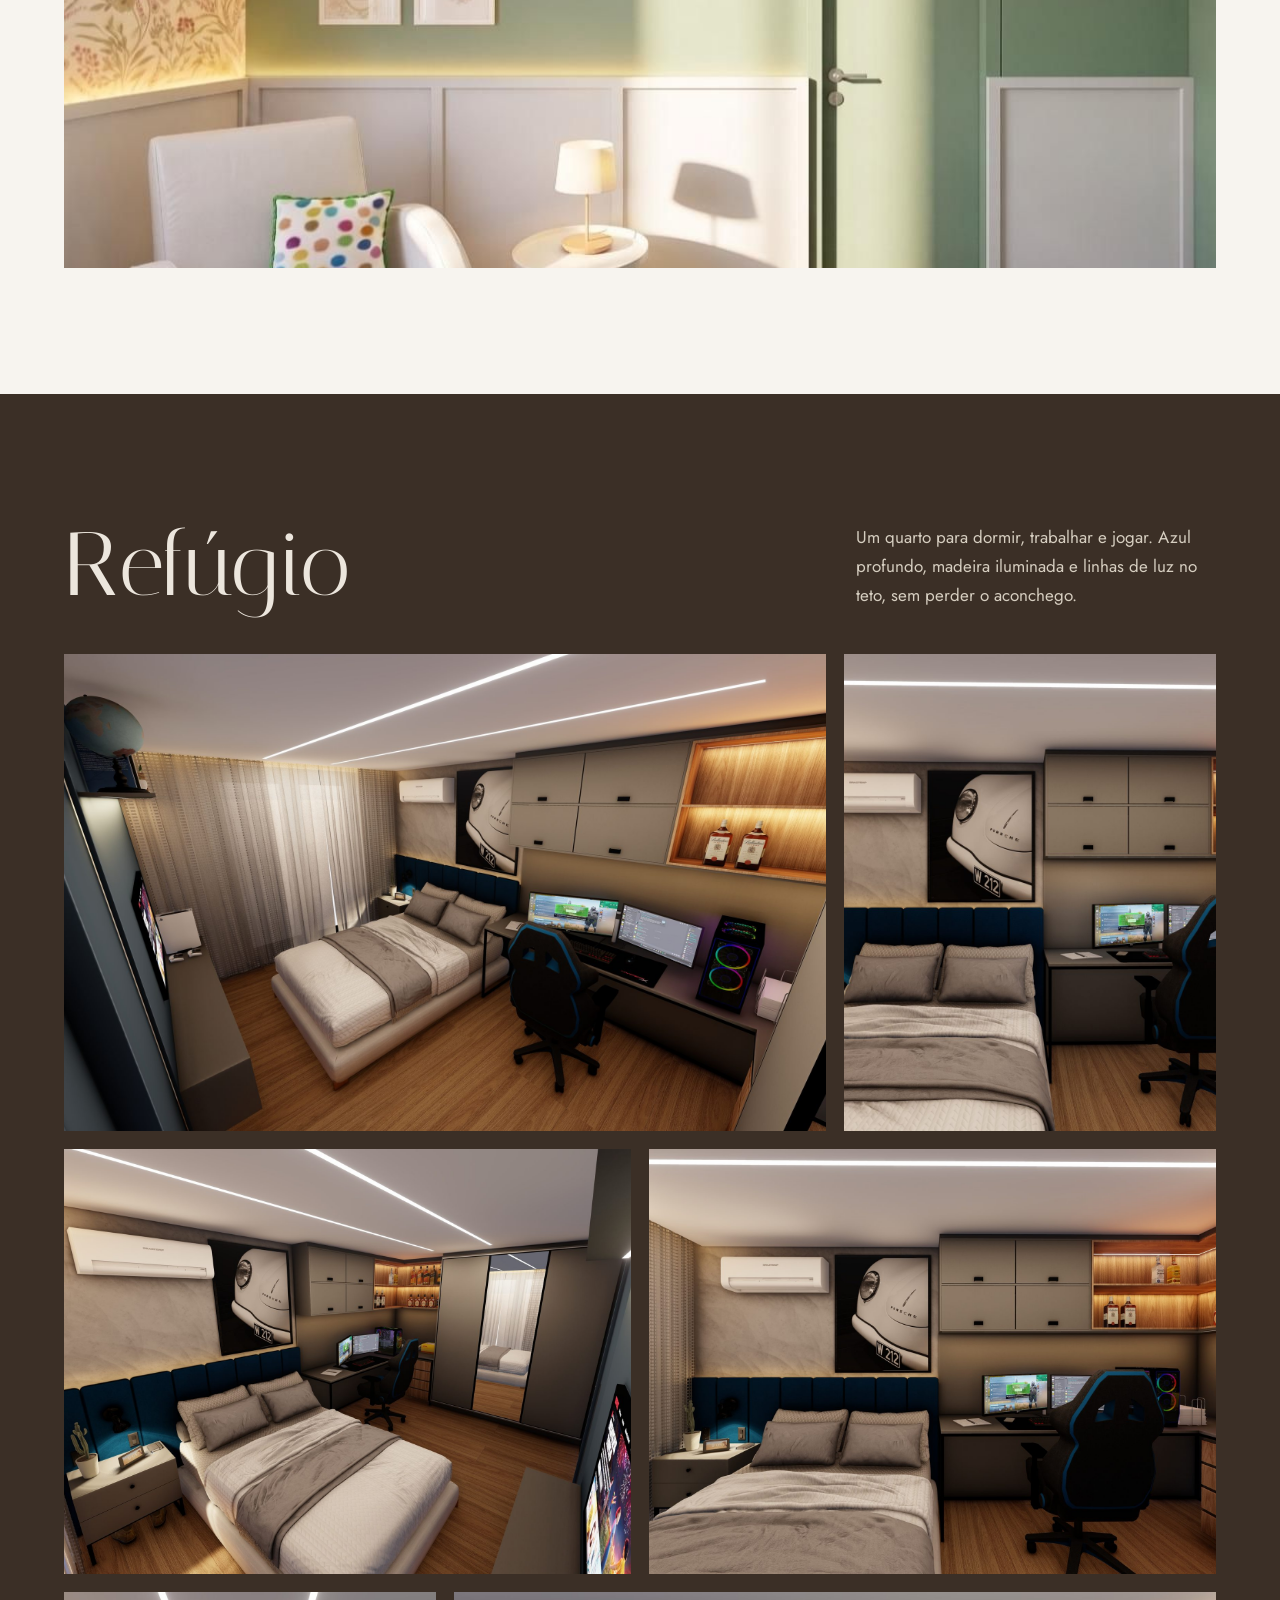
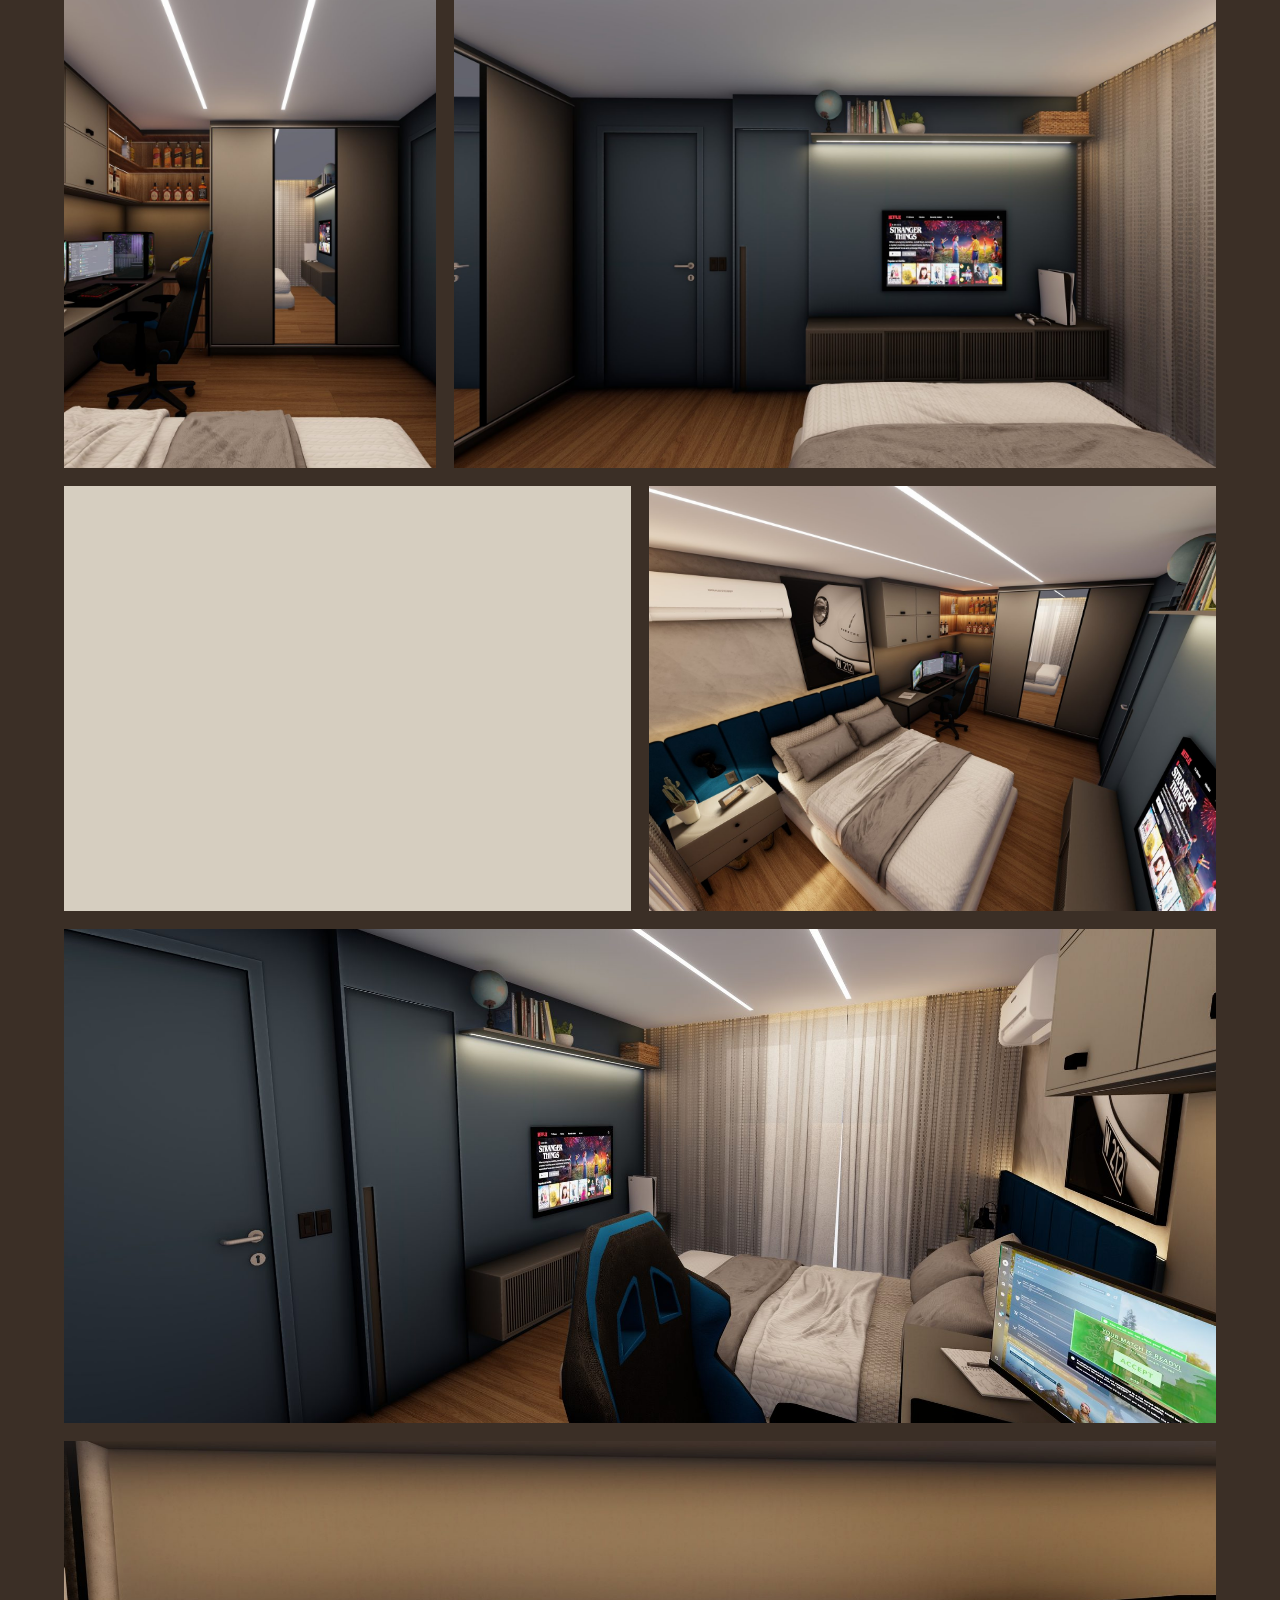
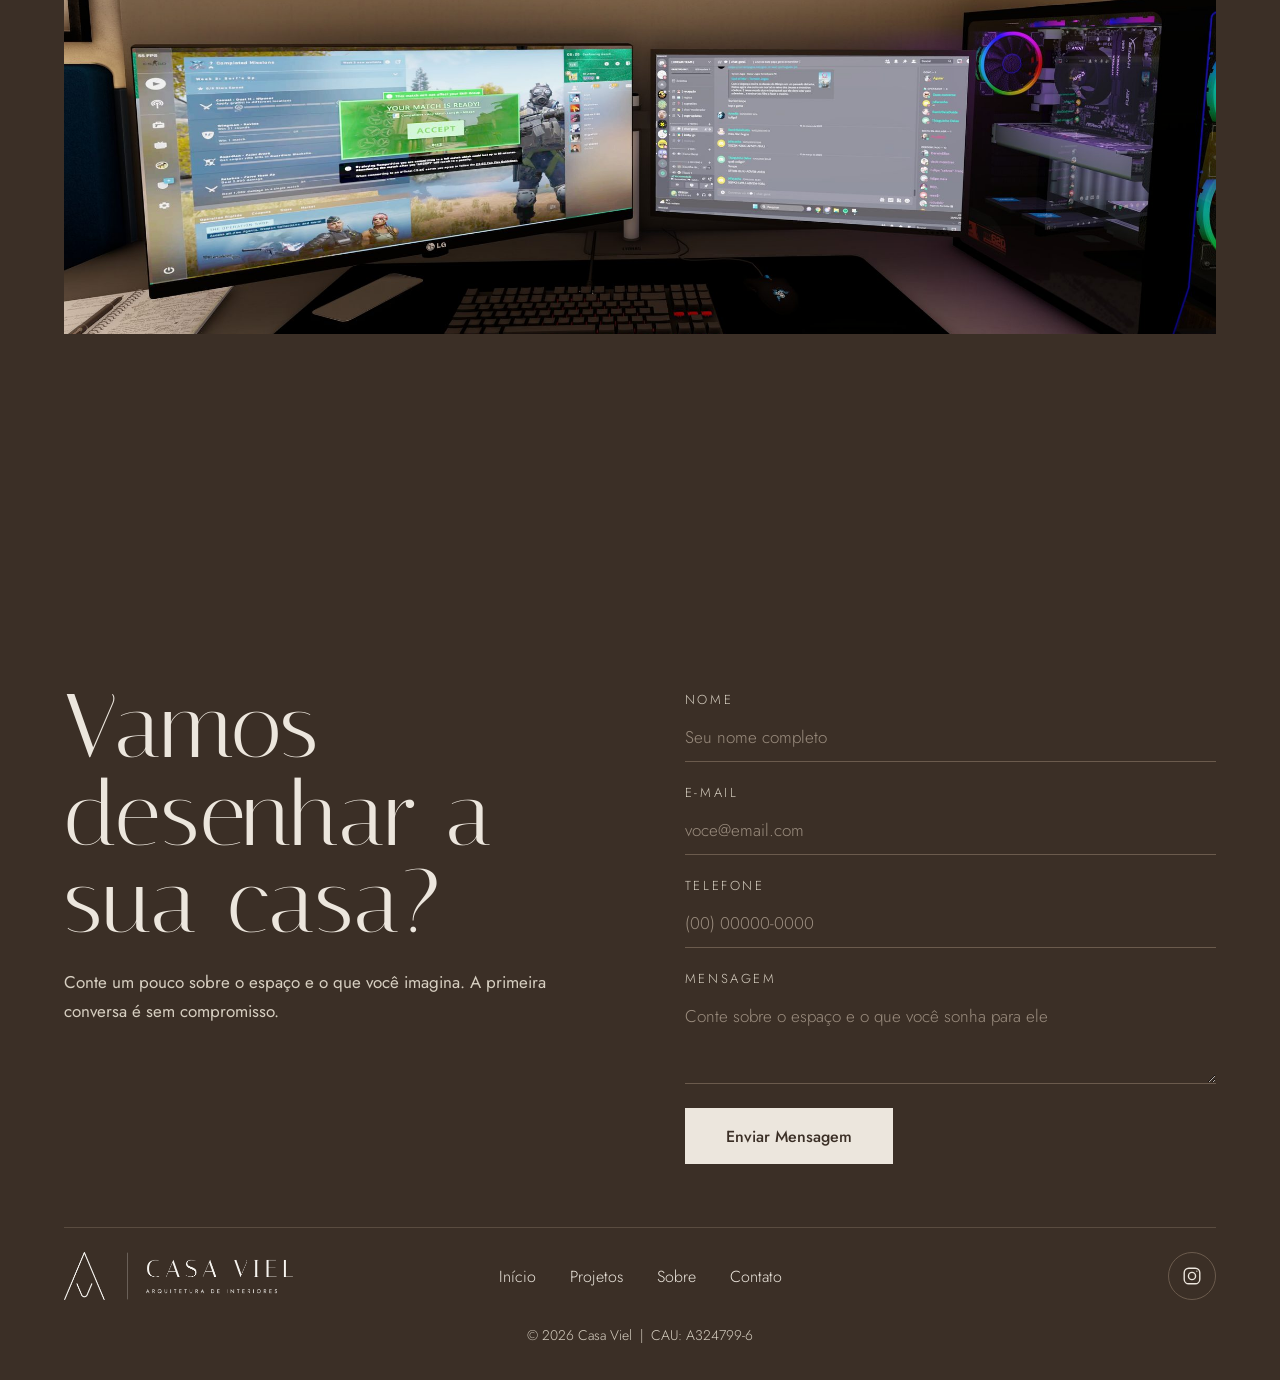
==== commit 5d4ed995: "- Conteúdo: Insere o registro profissional do CAU (A324799-6) no rodapé. - Segurança/UX: Desativa o " ====
--- a/projetos.html
+++ b/projetos.html
@@ -12,7 +12,7 @@
 <link rel="icon" href="assets/brand/logos/Simbolo_Claro.png">
 <link rel="preconnect" href="https://fonts.googleapis.com"><link rel="preconnect" href="https://fonts.gstatic.com" crossorigin>
 <link href="https://fonts.googleapis.com/css2?family=Italiana&family=Jost:wght@300;400;500&display=swap" rel="stylesheet">
-<link rel="stylesheet" href="css/style.css?v=1.2">
+<link rel="stylesheet" href="css/style.css?v=1.3">
 <script src="js/main.js?v=1.4" defer></script>
 </head>
 <body class="projetos">
@@ -129,10 +129,8 @@
       <label>E-mail<input type="email" name="email" required autocomplete="email" placeholder="voce@email.com"></label>
       <label>Telefone<input type="tel" name="phone" required inputmode="tel" autocomplete="tel" pattern="[0-9()+\-\s]{8,}" placeholder="(00) 00000-0000"></label>
       <label>Mensagem<textarea name="message" rows="4" required minlength="10" placeholder="Conte sobre o espaço e o que você sonha para ele"></textarea></label>
-      <!-- hCaptcha do Web3Forms: ative também no painel do Web3Forms -->
-      <!-- <div class="h-captcha" data-captcha="true" data-theme="dark"></div> -->
-      <!-- Avisos: erro de validação / limite de envios (preenchido pelo main.js) -->
-      <p class="f-msg" role="alert" aria-live="polite"></p>
+      <!-- Avisos de erro (preenchido pelo main.js) -->
+      <div class="f-msg" role="alert" aria-live="polite"></div>
       <button type="submit" class="send"><span>Enviar Mensagem</span></button>
     </form>
     <!-- Sucesso: aparece no lugar do formulário depois do envio -->
@@ -148,11 +146,10 @@
     <a class="ig" href="https://instagram.com/casaviel.arq" target="_blank" rel="noopener" aria-label="Instagram da Casa Viel">
       <svg viewBox="0 0 24 24" aria-hidden="true"><rect x="3.5" y="3.5" width="17" height="17" rx="5"/><circle cx="12" cy="12" r="3.9"/><circle cx="17.3" cy="6.7" r=".7" fill="currentColor" stroke="none"/></svg>
     </a>
-    <small>© 2026 Casa Viel</small>
+    <small>© 2026 Casa Viel &nbsp;|&nbsp; CAU:&nbsp;A324799-6</small>
   </footer>
 </section>
 
 <div class="lb" role="dialog" aria-label="Imagem ampliada"><img alt=""><p class="cap"></p><button data-a="p" aria-label="Anterior">‹</button><button data-a="n" aria-label="Próxima">›</button><button data-a="x" aria-label="Fechar">×</button></div>
-<script src="https://web3forms.com/client/script.js" async defer></script>
 </body>
-</html>
+</html>
--- a/css/style.css
+++ b/css/style.css
@@ -184,7 +184,6 @@
 .f input:invalid:not(:placeholder-shown):not(:focus),.f textarea:invalid:not(:placeholder-shown):not(:focus){border-color:#c9937a}
 .f textarea{height:92px;resize:vertical}
 .f ::placeholder{color:#9b8d7f}
-.h-captcha{min-height:78px;max-width:100%;overflow:hidden}
 .send{justify-self:start;position:relative;overflow:hidden;min-height:56px;margin-top:4px;padding:0 40px;border:1px solid var(--areia);background:var(--areia);color:var(--espresso);font:500 16px var(--sans);cursor:pointer;transition:color .4s}
 .send::before{content:"";position:absolute;inset:0;background:var(--oliva);transform:translateX(-101%);transition:transform .5s cubic-bezier(.7,0,.2,1)}
 .send span{position:relative}
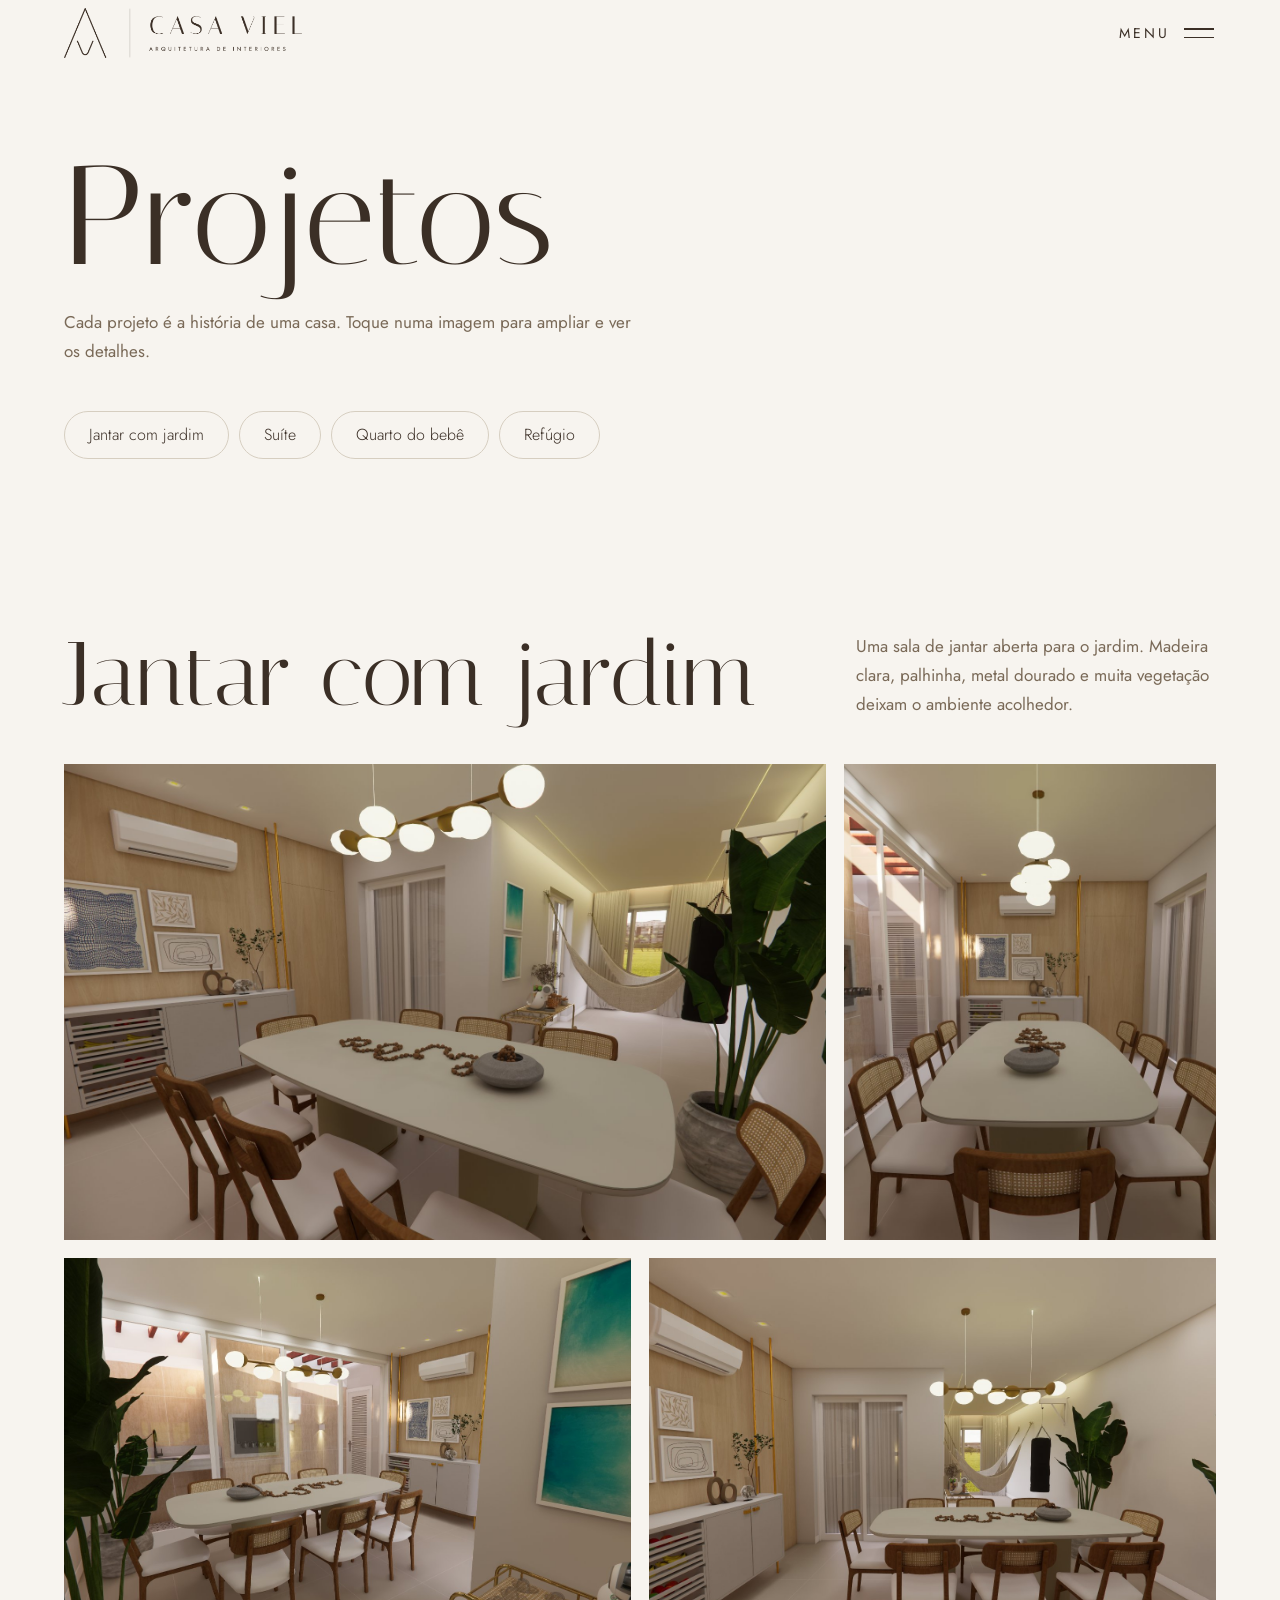
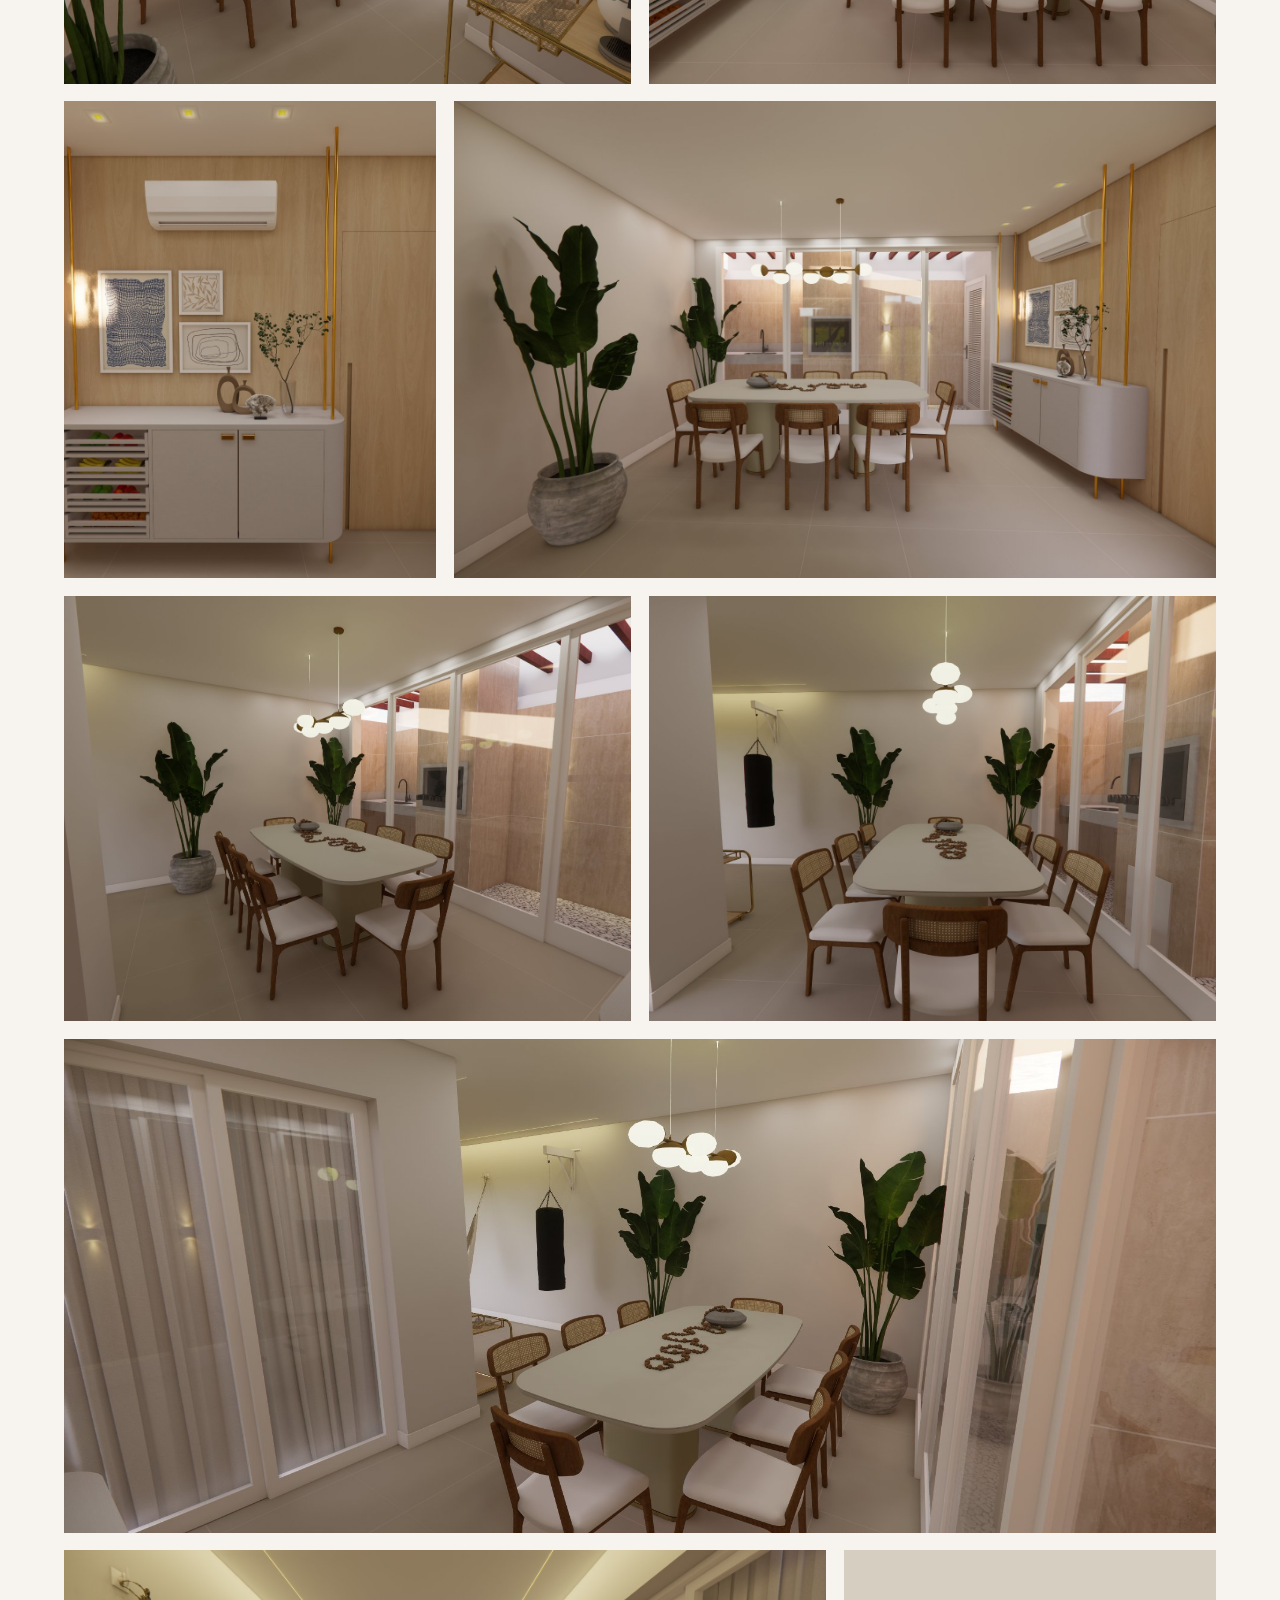
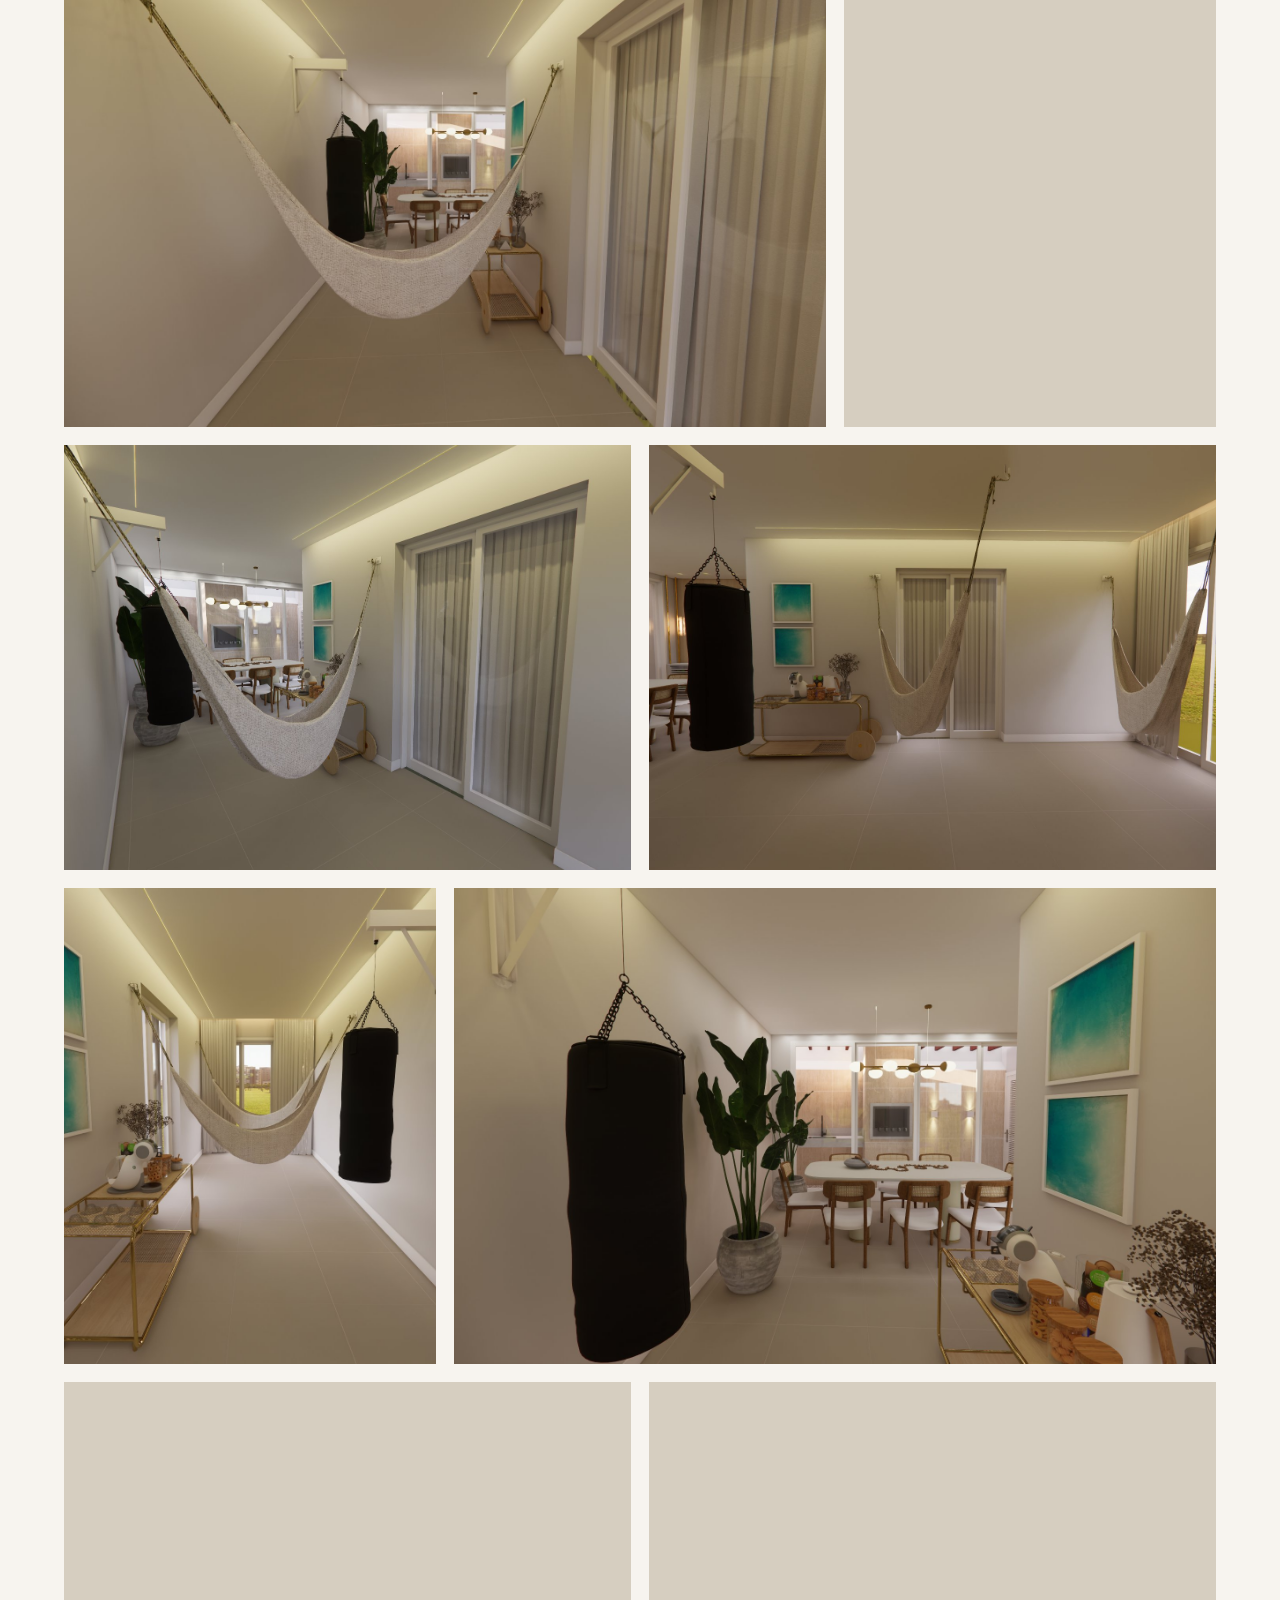
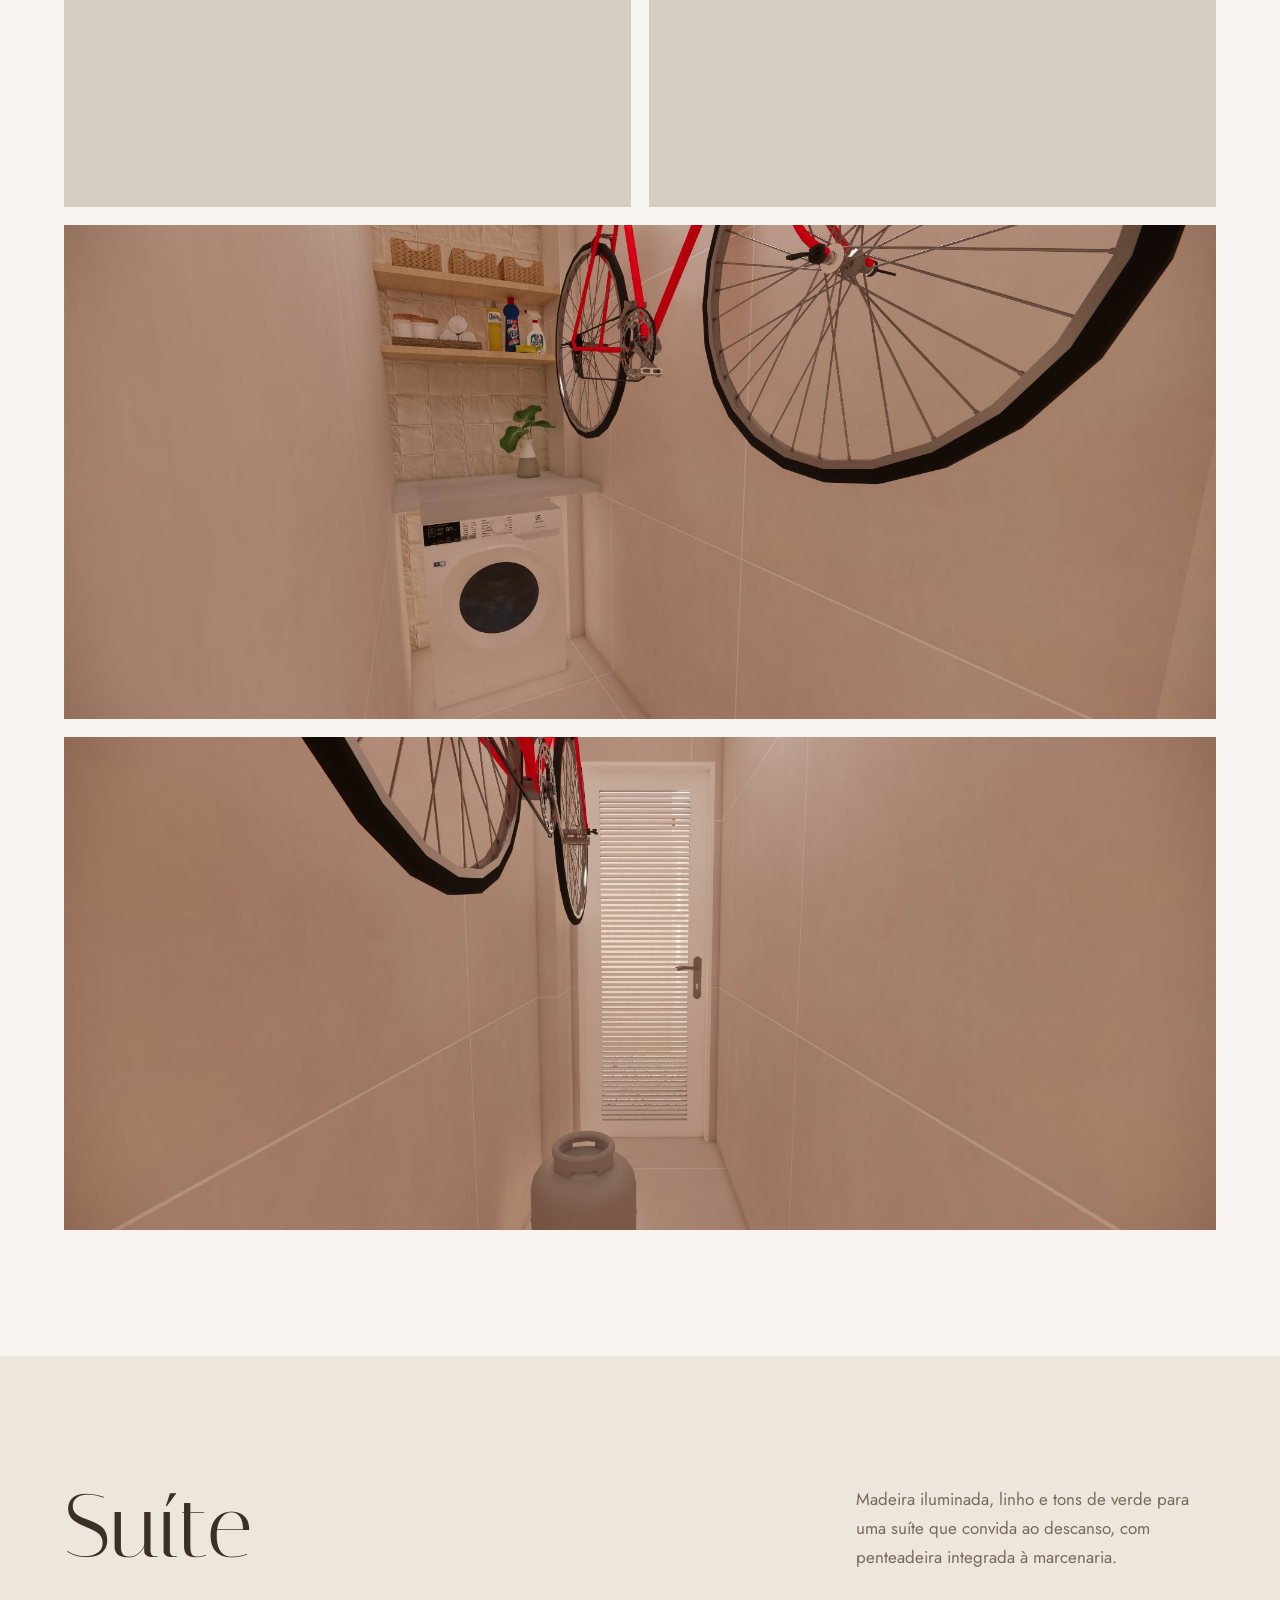
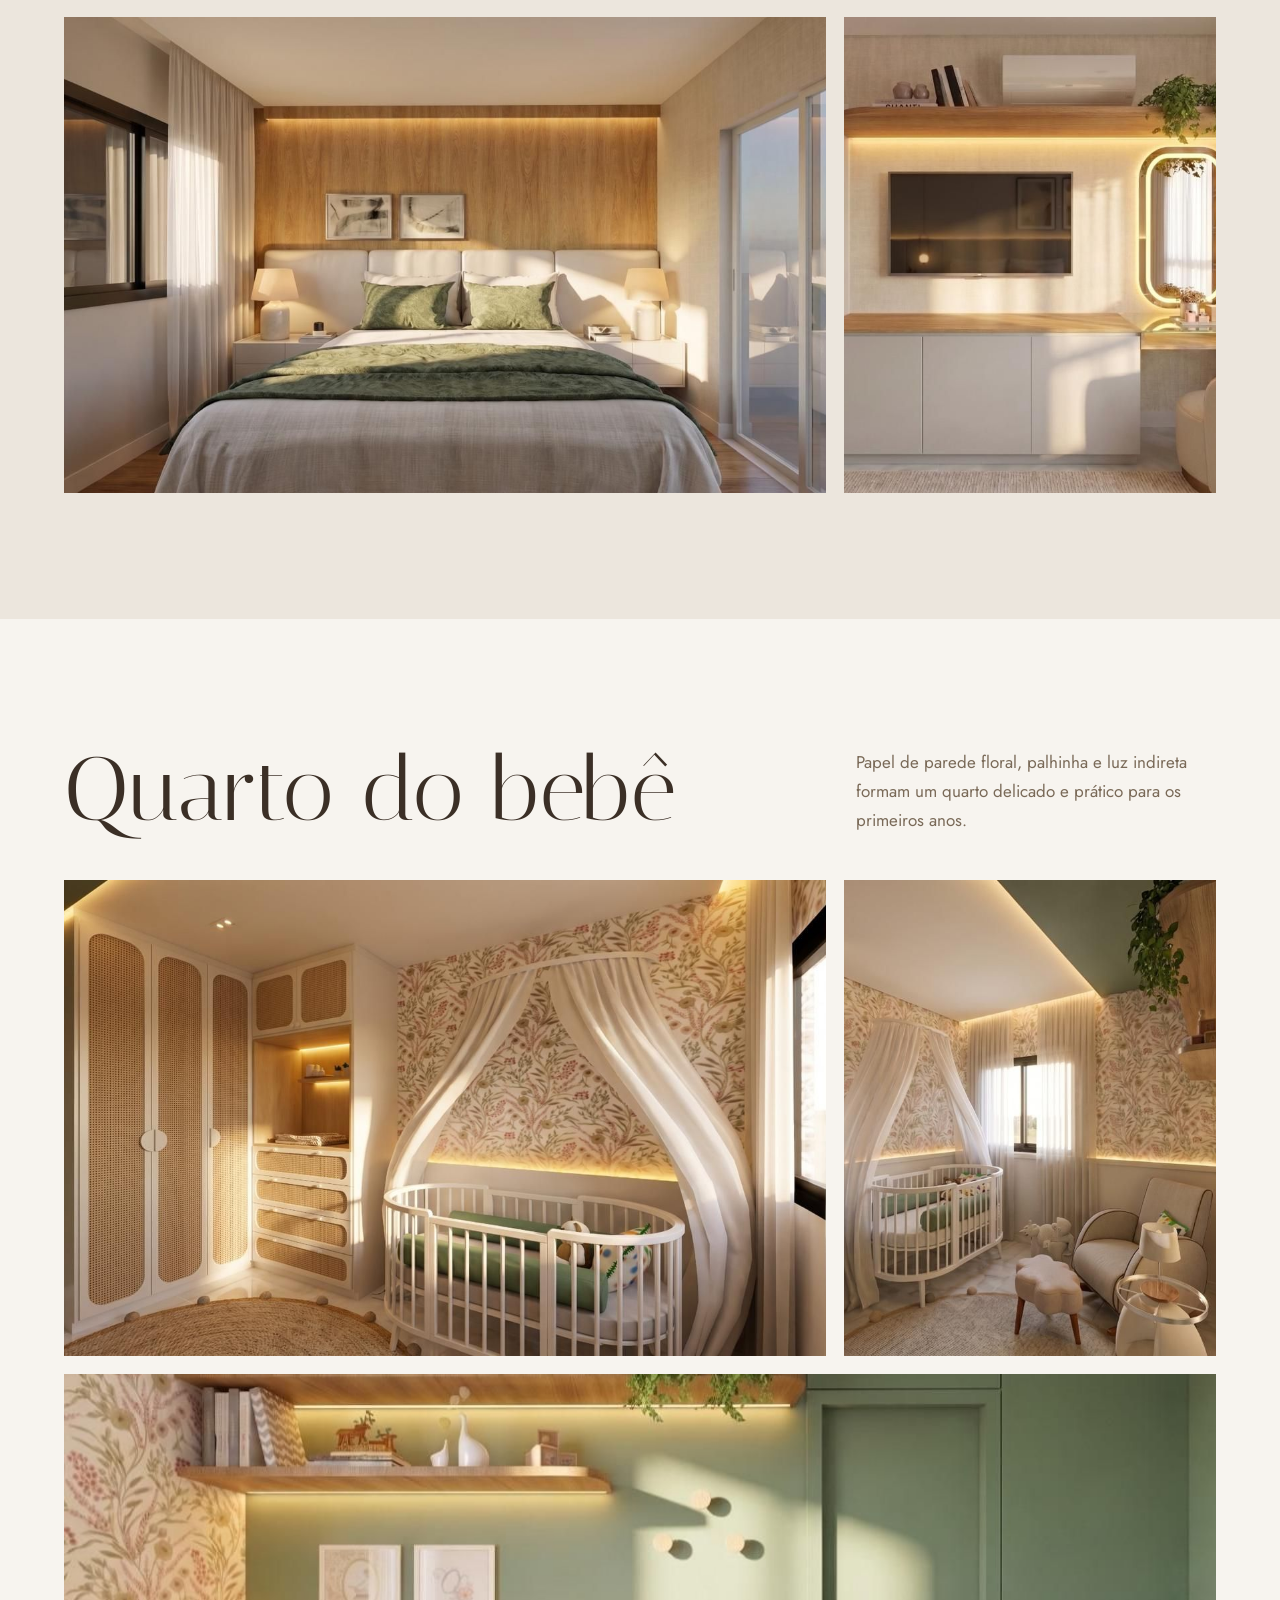
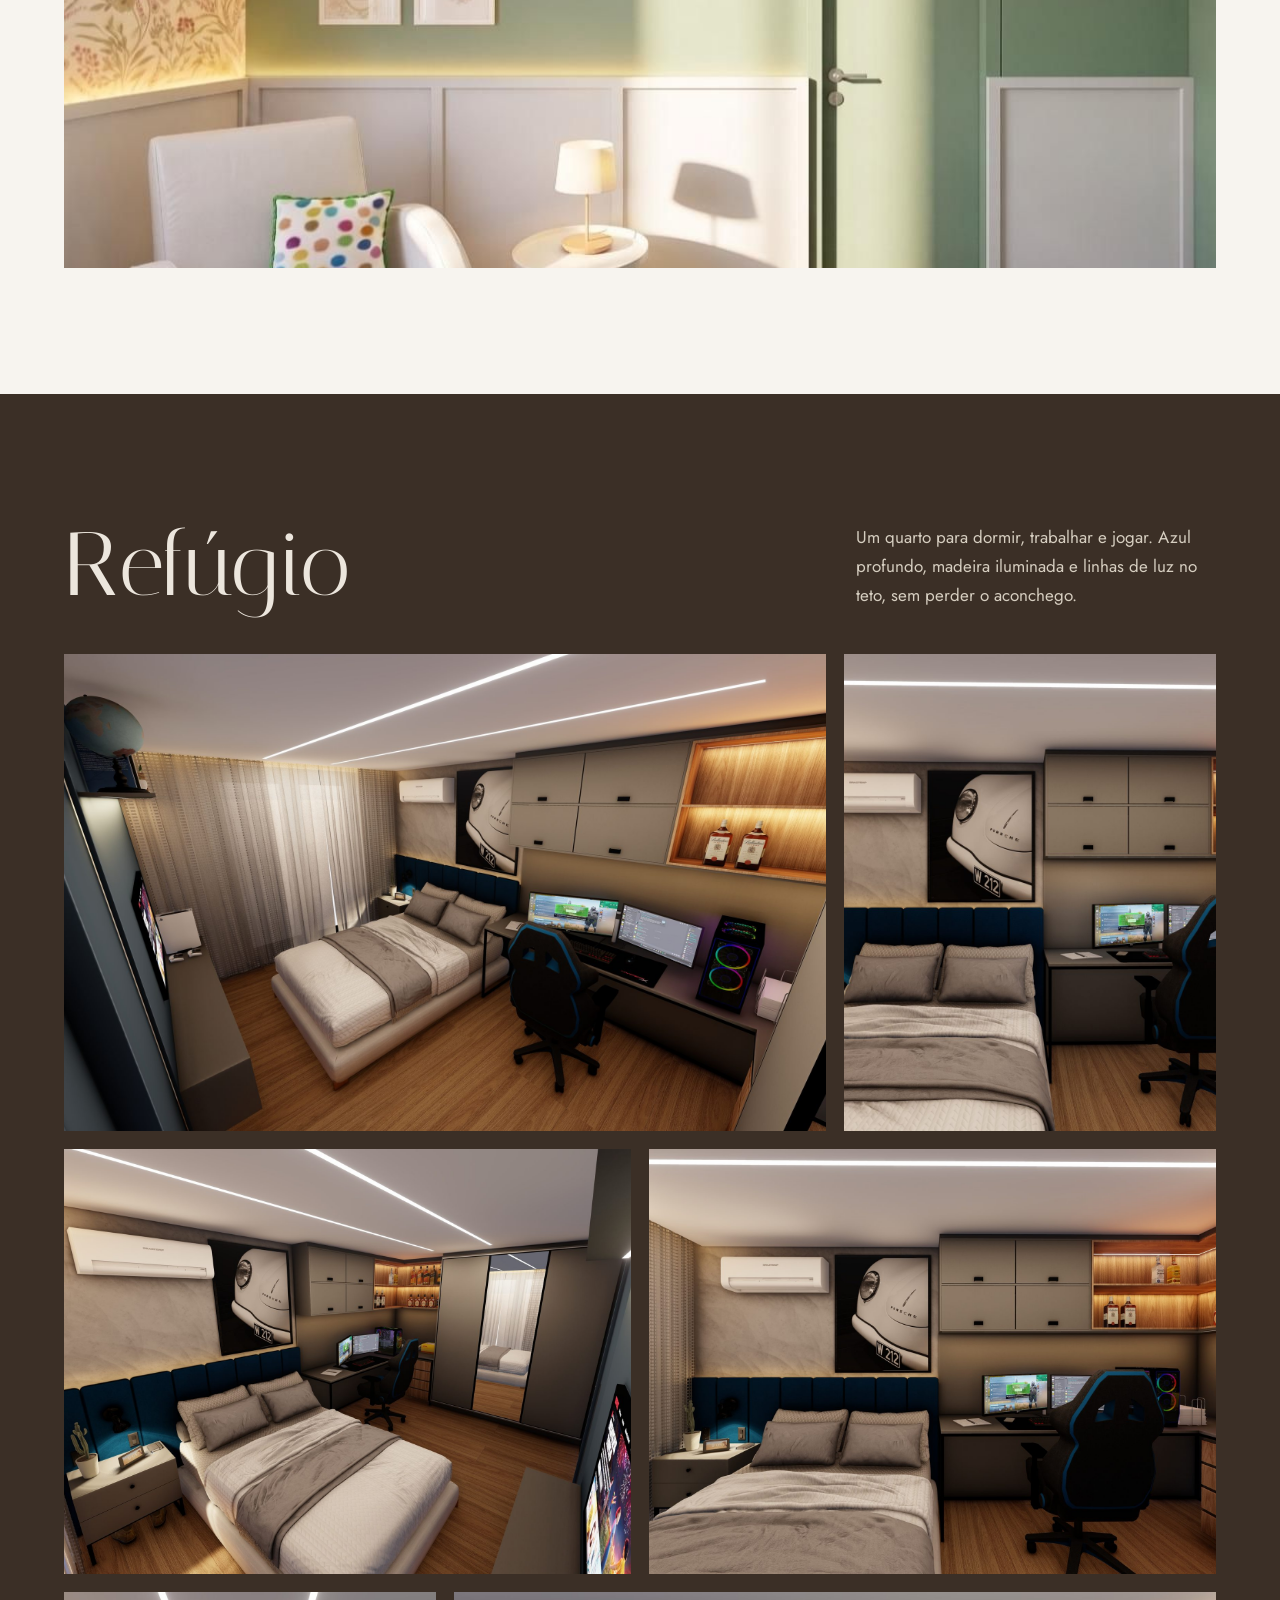
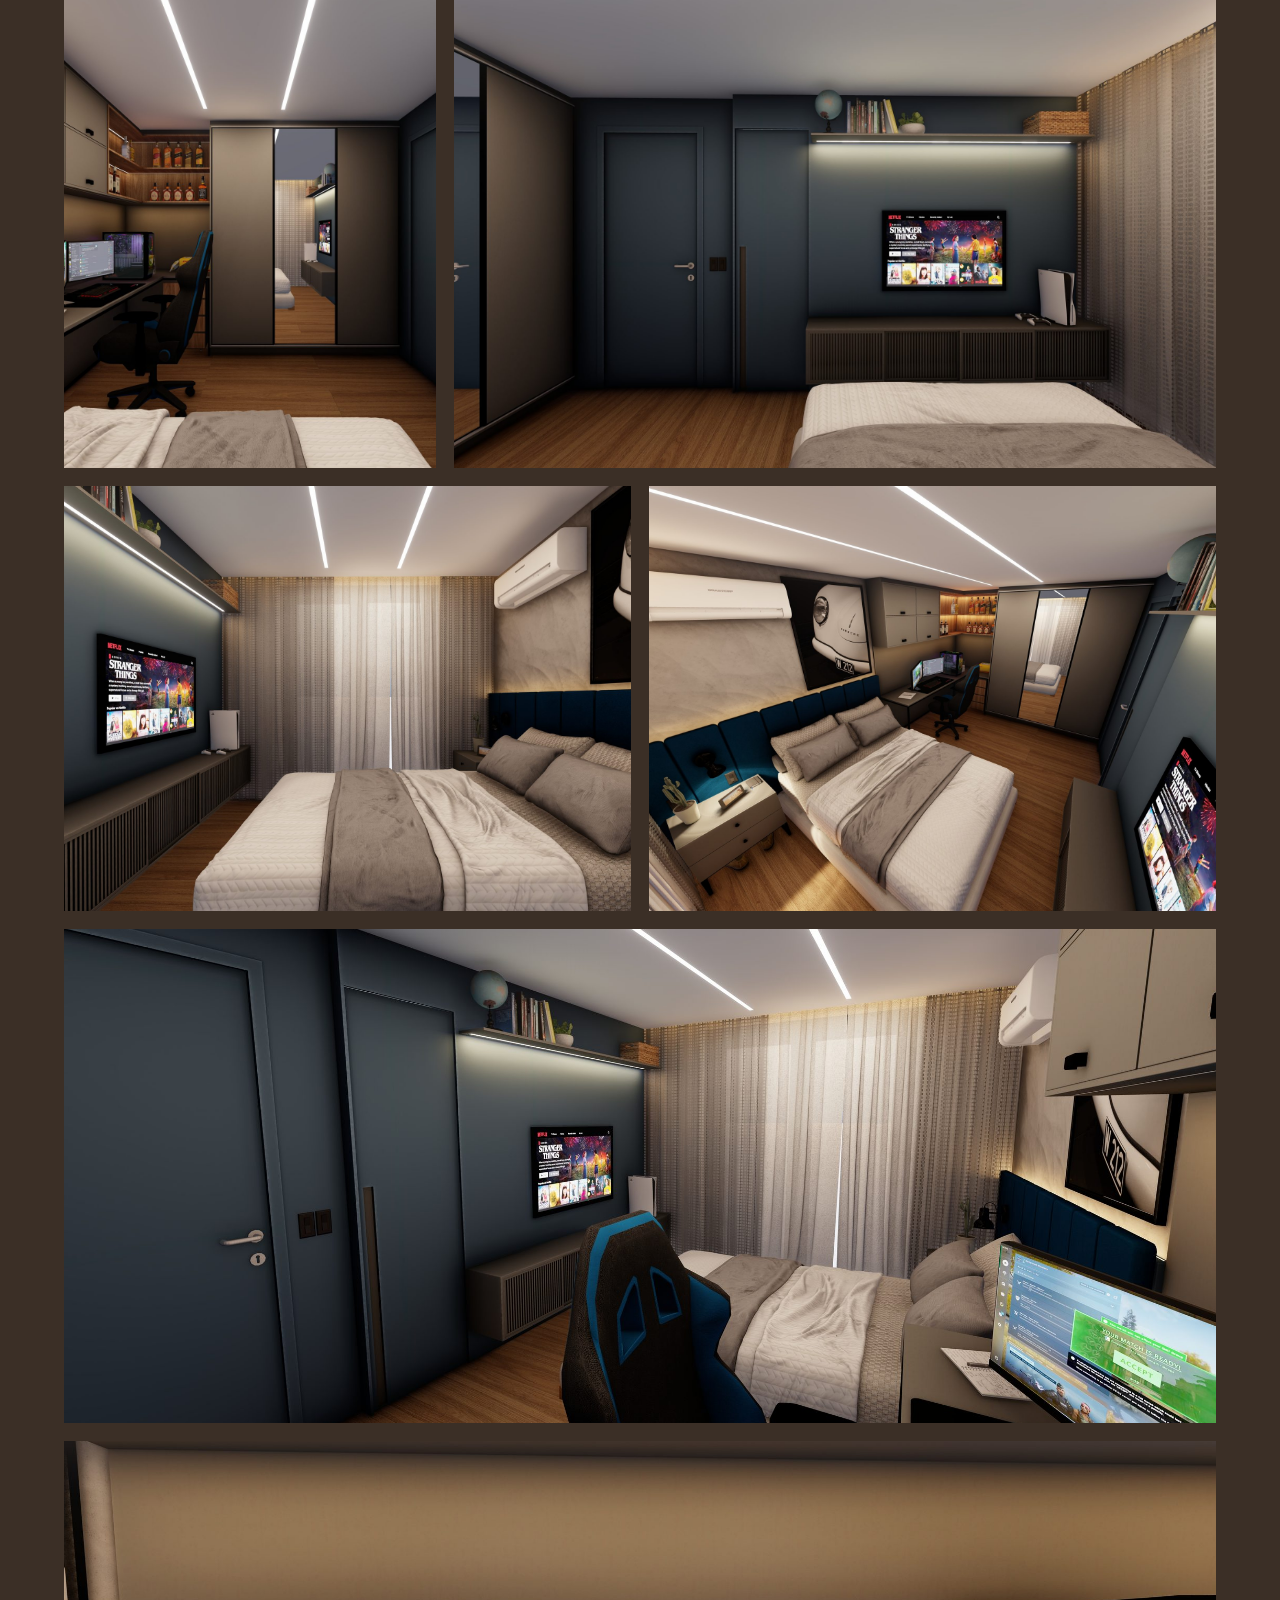
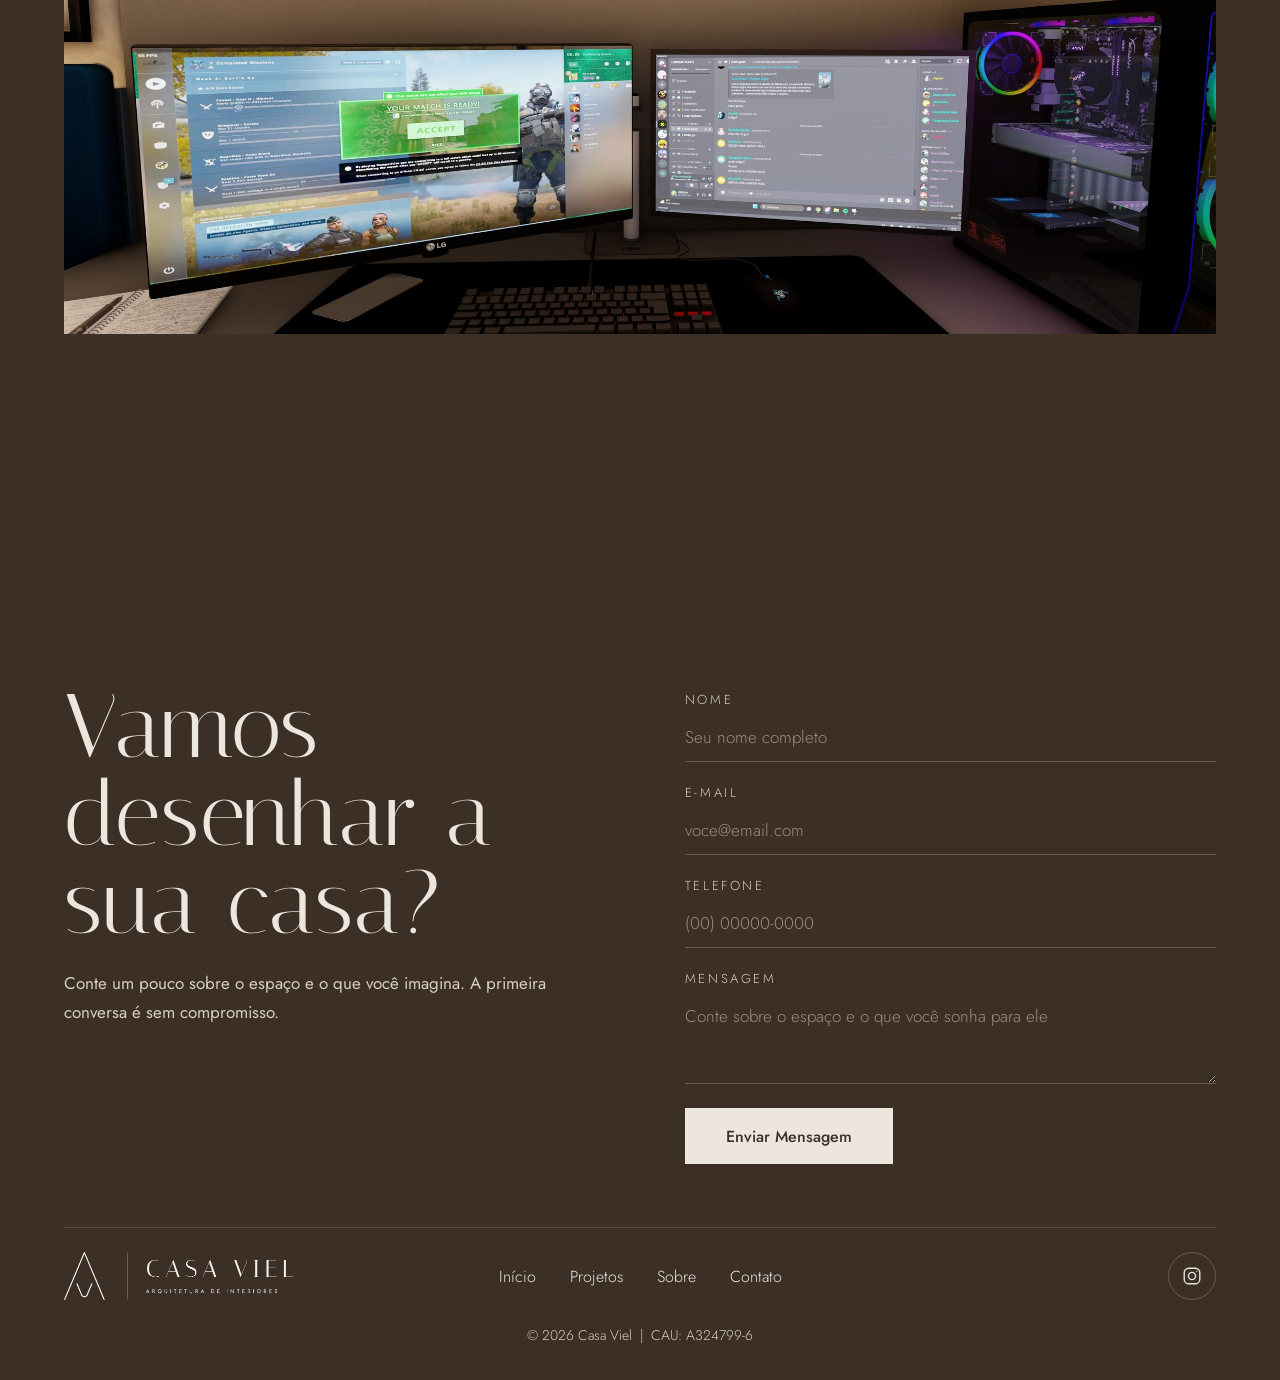
==== commit c099fa00: "- Estilo/UX: Adiciona media query (max-height: 800px) para corrigir o corte do menu e redimensionar " ====
--- a/projetos.html
+++ b/projetos.html
@@ -12,7 +12,7 @@
 <link rel="icon" href="assets/brand/logos/Simbolo_Claro.png">
 <link rel="preconnect" href="https://fonts.googleapis.com"><link rel="preconnect" href="https://fonts.gstatic.com" crossorigin>
 <link href="https://fonts.googleapis.com/css2?family=Italiana&family=Jost:wght@300;400;500&display=swap" rel="stylesheet">
-<link rel="stylesheet" href="css/style.css?v=1.3">
+<link rel="stylesheet" href="css/style.css?v=1.6">
 <script src="js/main.js?v=1.4" defer></script>
 </head>
 <body class="projetos">
@@ -136,7 +136,7 @@
     <!-- Sucesso: aparece no lugar do formulário depois do envio -->
     <div class="f-ok" tabindex="-1" role="status" hidden>
       <h3>Mensagem enviada</h3>
-      <p>Obrigado! Sua mensagem foi enviada com sucesso e entraremos em contato em breve.</p>
+      <p>Agradecemos o contato! Recebemos suas informações e retornaremos em breve.</p>
     </div>
   </div>
   </div>
--- a/css/style.css
+++ b/css/style.css
@@ -175,7 +175,7 @@
 /* contato (formulário) + rodapé: em todas as páginas */
 .ct{background:var(--espresso);color:var(--areia);padding:clamp(150px,26vh,300px) var(--pad) 32px}
 .grid{display:grid;grid-template-columns:1fr 1fr;gap:clamp(36px,7vw,120px);align-items:start}
-.ct h2{margin-top:-.13em;font-size:clamp(42px,7vw,112px);line-height:.98} /* -.13em: sobe o recuo do line-height até o topo do "V" */
+.ct h2{margin-top:-.124em;font-size:clamp(42px,7vw,112px);line-height:.98} /* -.13em: sobe o recuo do line-height até o topo do "V" */
 .ct .grid p{margin:22px 0 0;max-width:30em;color:var(--greige);font-weight:400}
 .f{display:grid;gap:20px;align-content:start;margin-top:-5.5px} /* -5.5px: topo do rótulo NOME alinhado ao topo do "V" */
 .f label{display:grid;gap:2px;font-size:13px;letter-spacing:.2em;text-transform:uppercase;color:var(--greige)}
@@ -261,6 +261,22 @@
   .ig{margin-top:8px}
   .mosaic figcaption{display:none}
 }
+/* menu em tela cheia: rolagem de segurança + centralização que não corta o topo */
+.menu{overflow-y:auto;overscroll-behavior:contain;justify-content:flex-start}
+.menu::before,.menu::after{content:"";margin-block:auto}
+
+/* telas baixas (notebooks 1366x768 e similares) */
+@media (max-height:800px) and (min-width:768px){
+  .menu{padding:clamp(80px,12vh,100px) var(--pad) clamp(20px,4vh,36px)}
+  .menu a.m{font-size:clamp(34px,10.5vh,82px);line-height:1.08;padding:2px 0}
+  .menu .mq{margin-top:clamp(12px,3.5vh,32px);font-size:clamp(.8rem,2vh,1rem)}
+  .ct{padding-top:clamp(110px,17vh,170px);padding-bottom:20px}
+  .ct h2{font-size:clamp(40px,min(6vw,10.5vh),88px)}
+  .f{gap:14px}
+  .f textarea{height:68px}
+  footer{margin-top:32px;padding-top:16px;gap:6px 24px}
+  footer small{padding-top:0}
+}
 @media(prefers-reduced-motion:reduce){
   .doors{display:none}*{animation:none!important;transition:none!important}.rise{opacity:1;transform:none}.big span{opacity:1}
 }
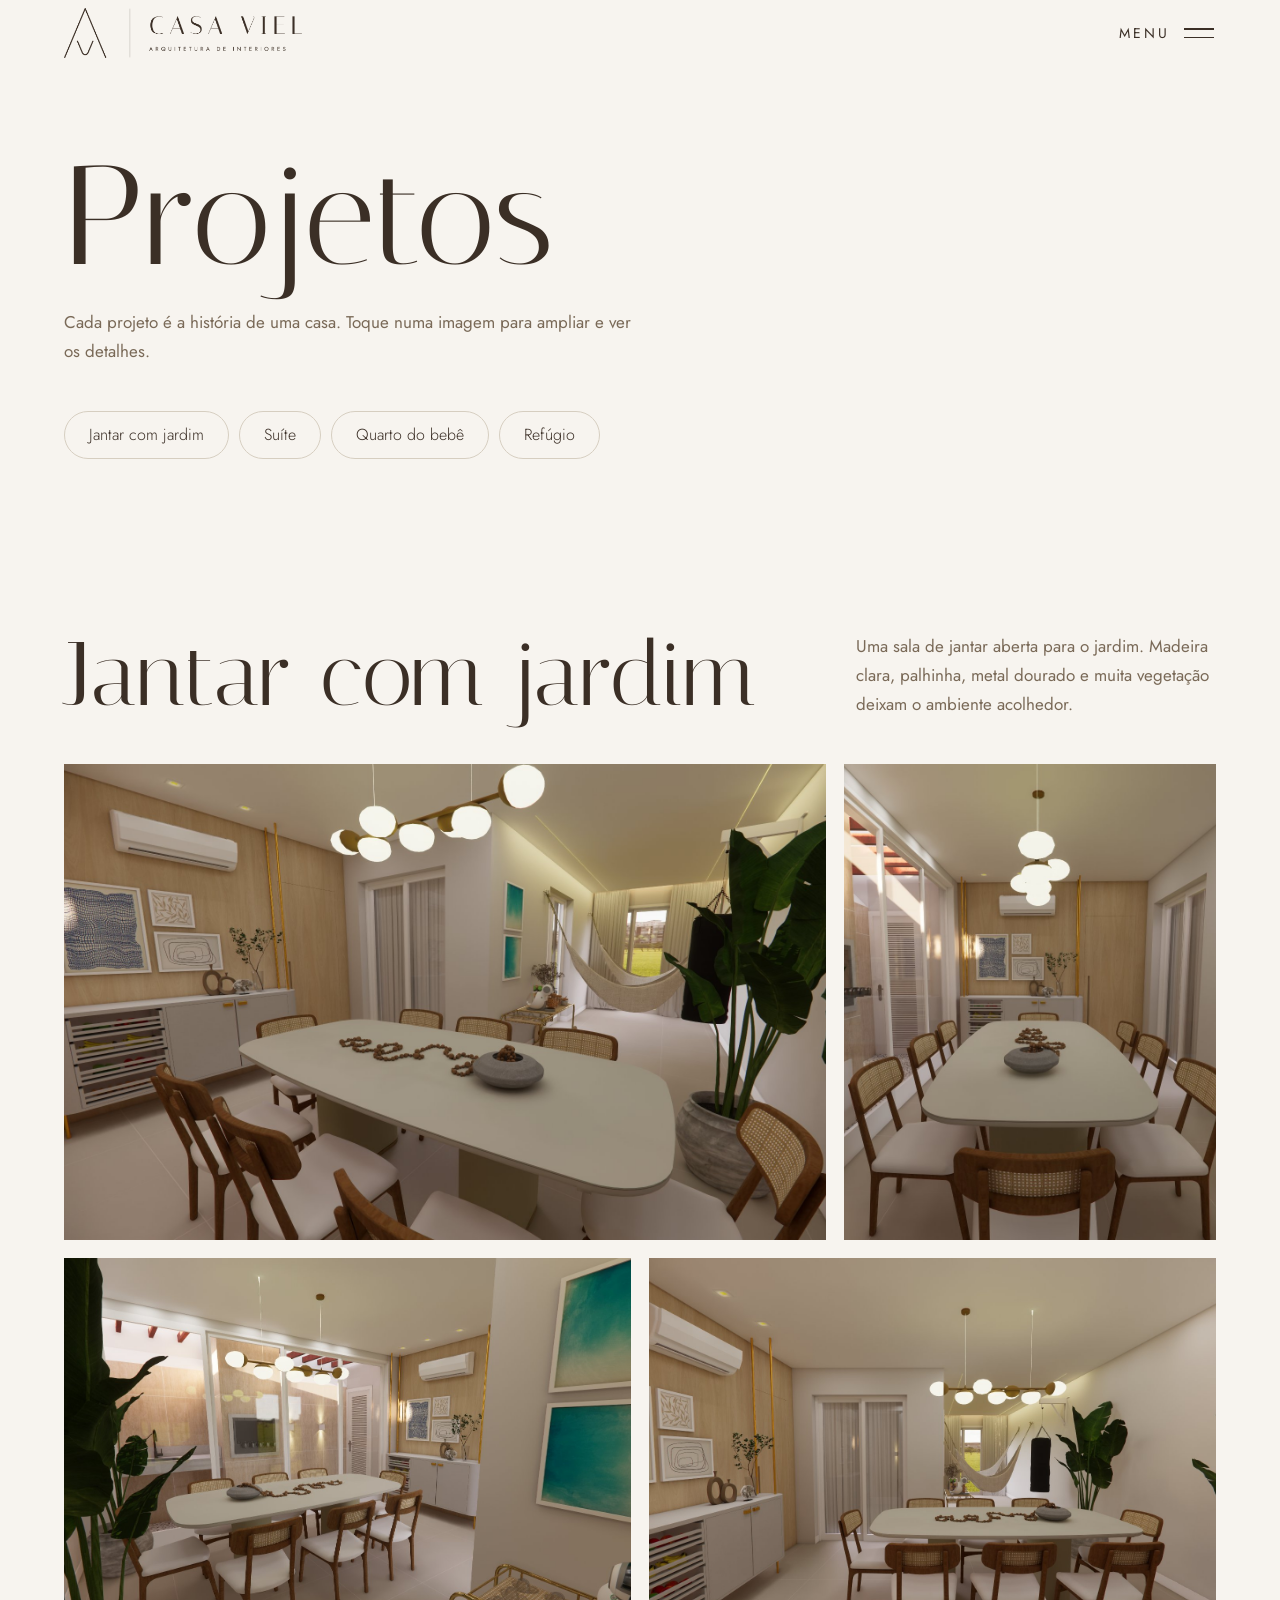
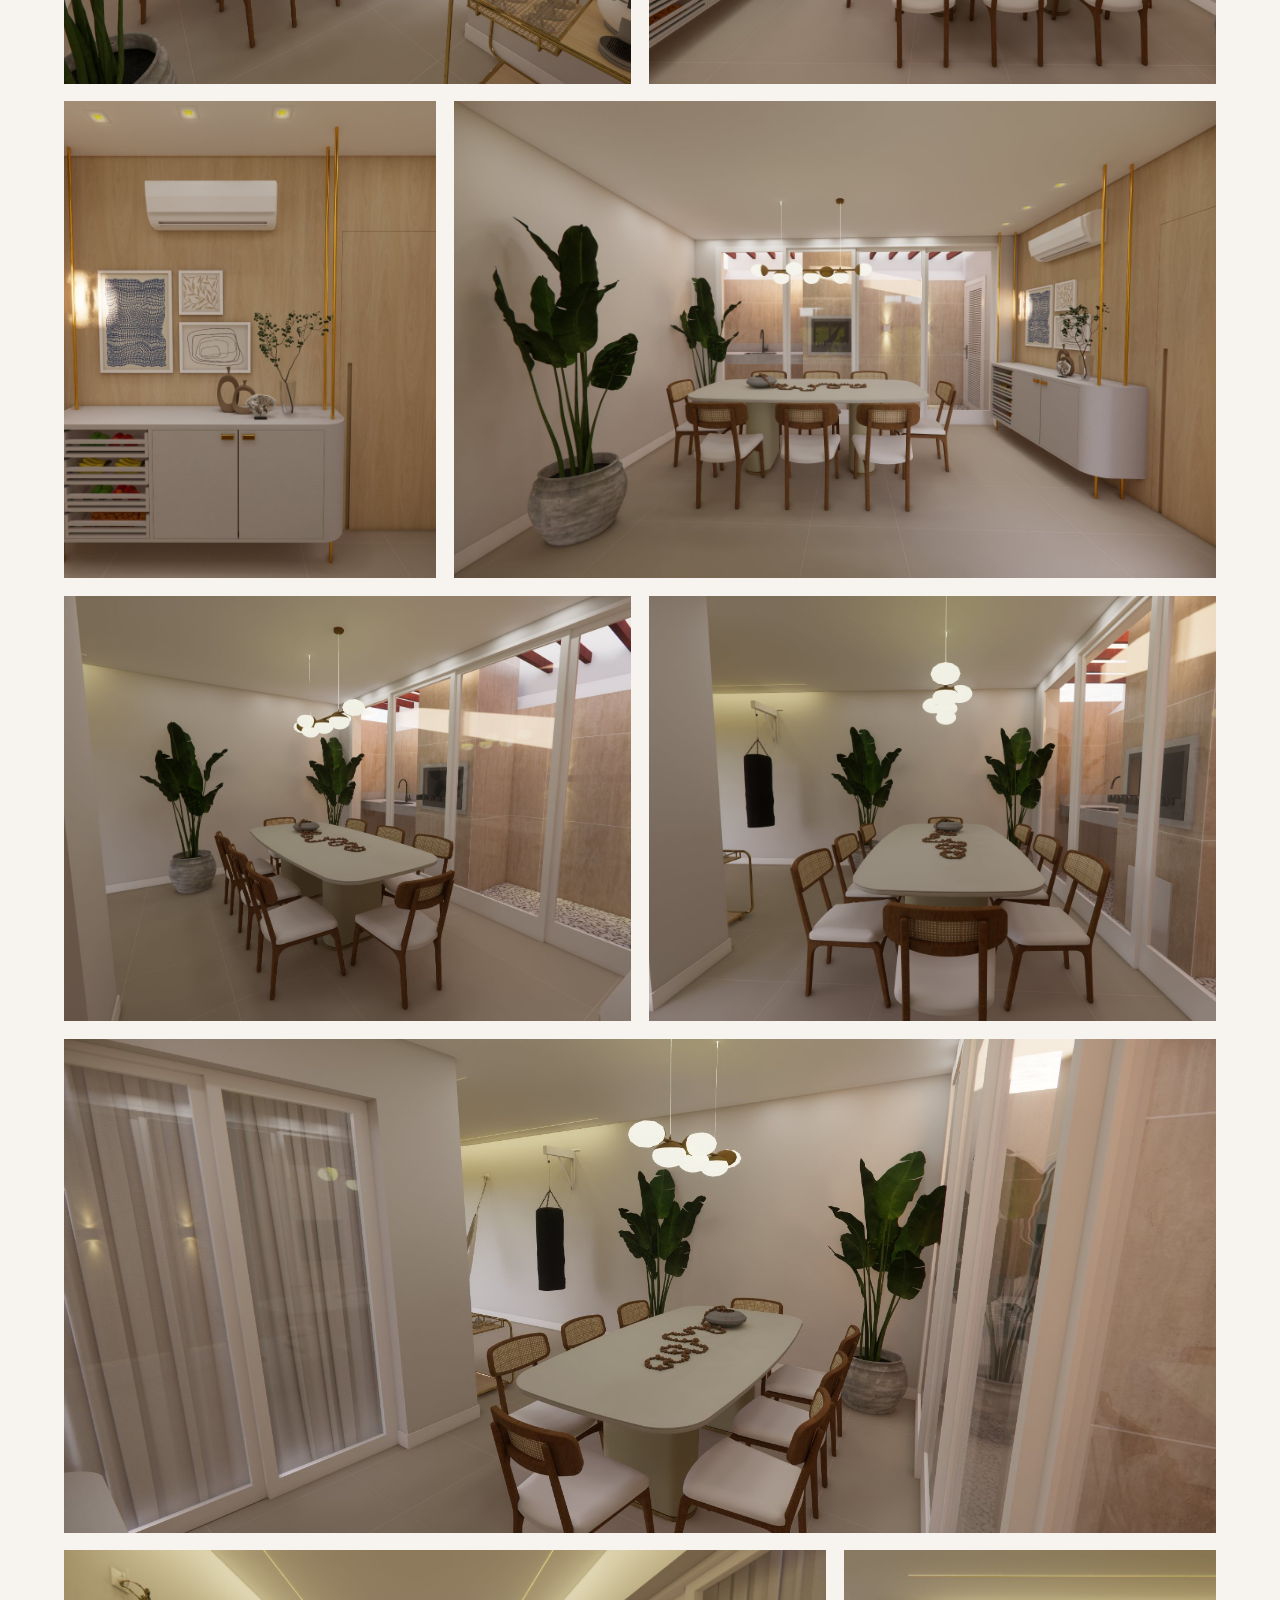
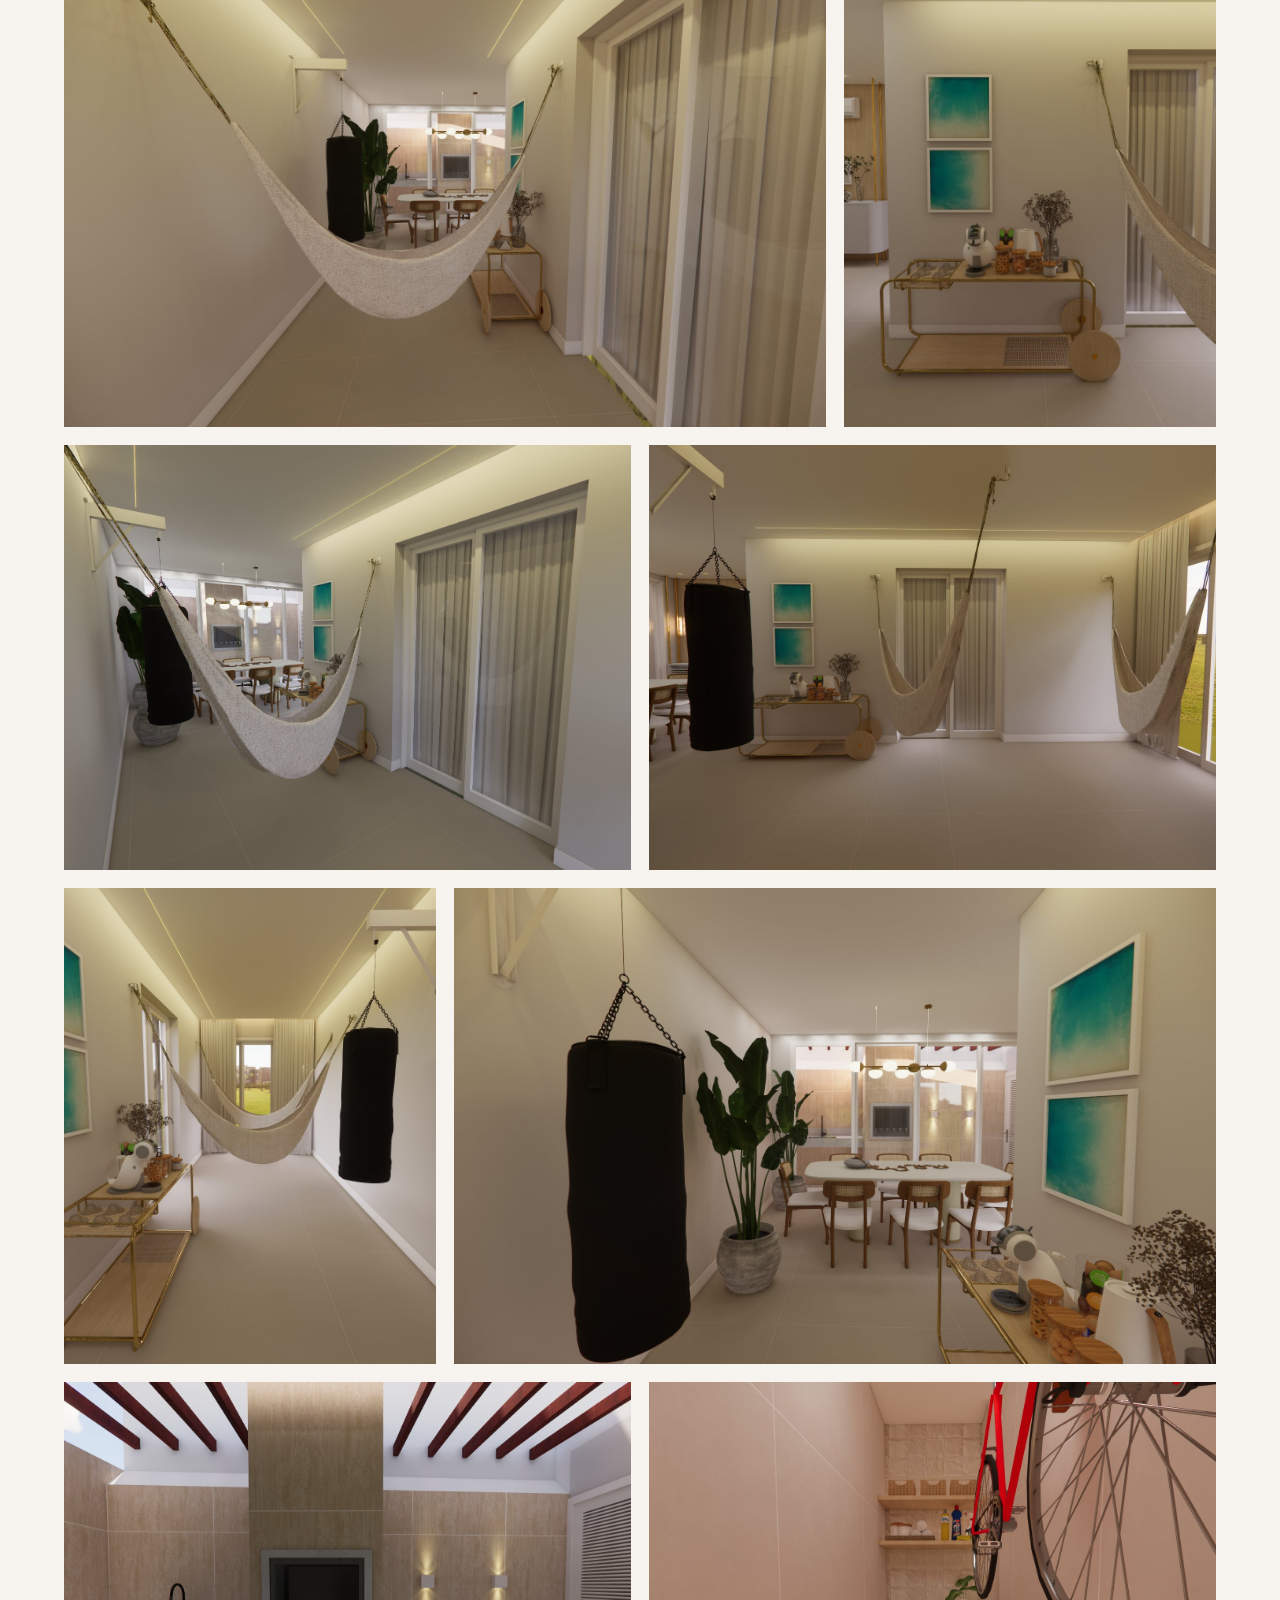
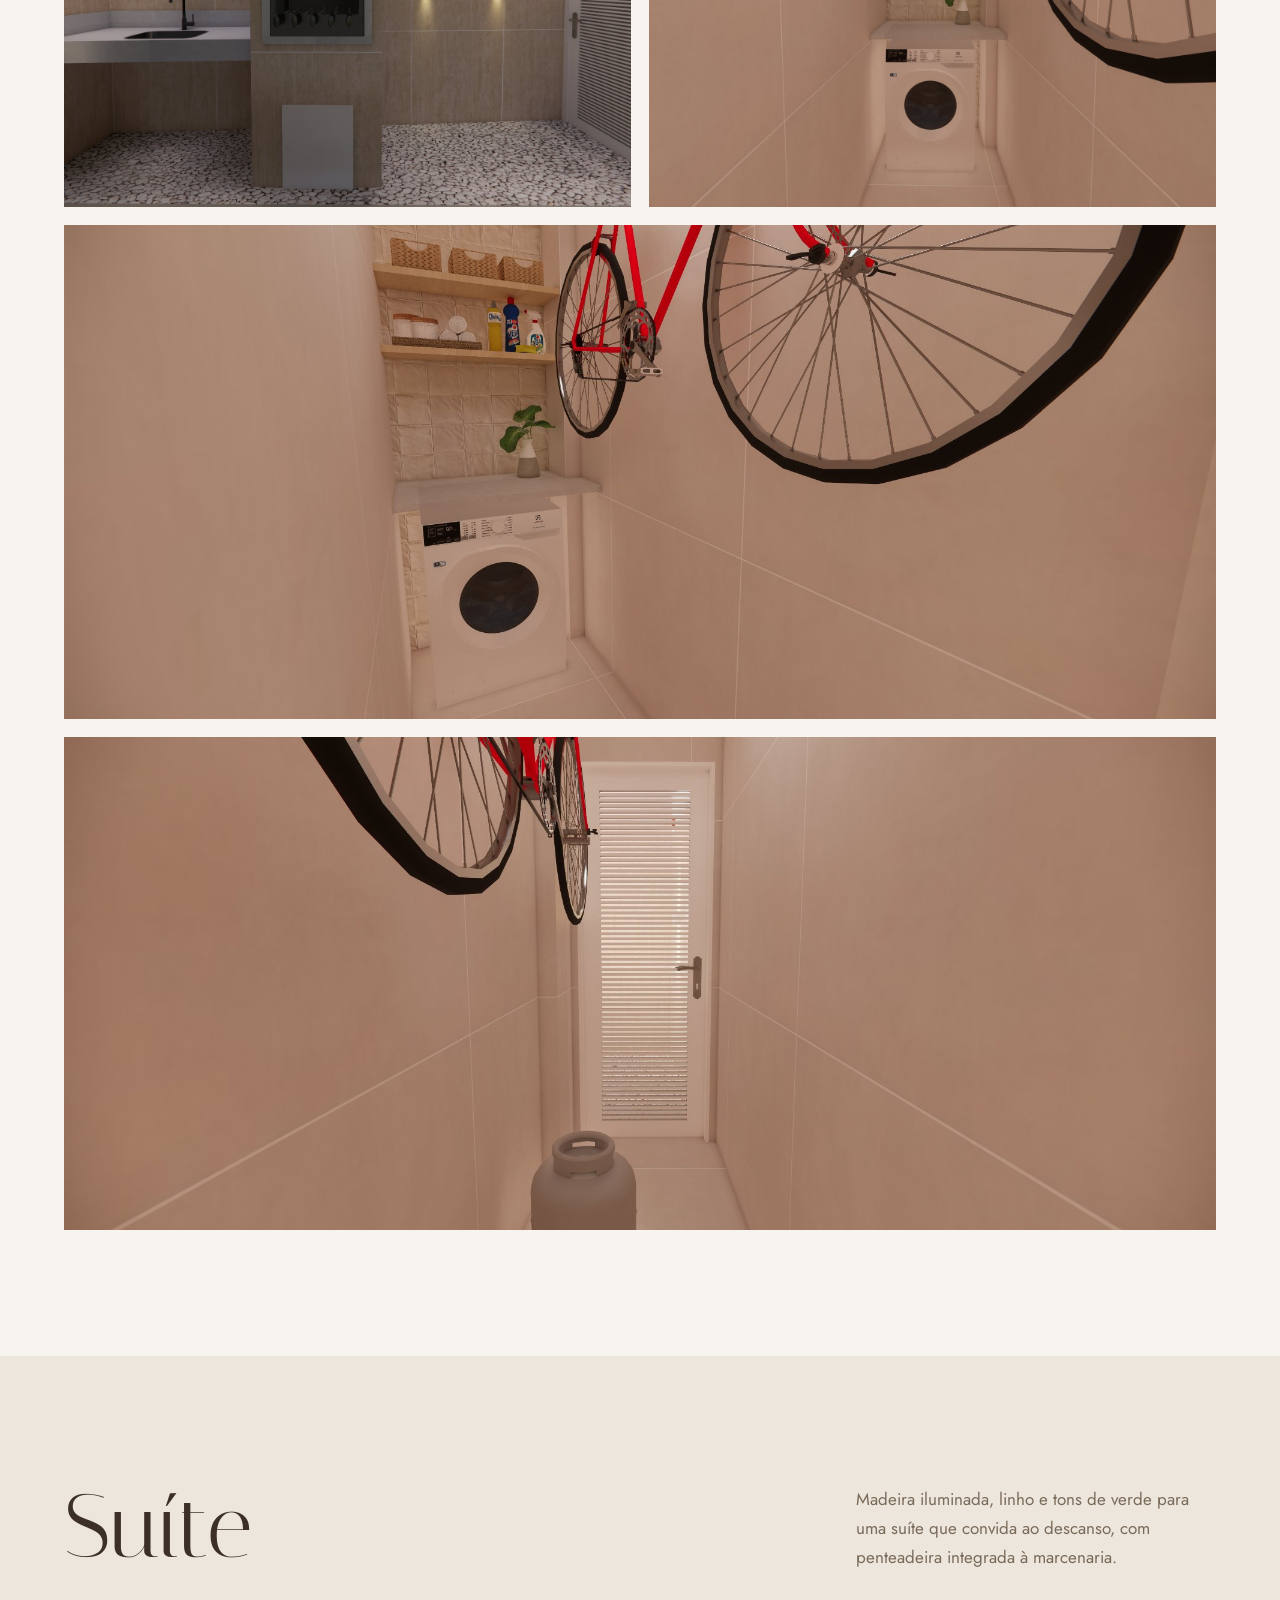
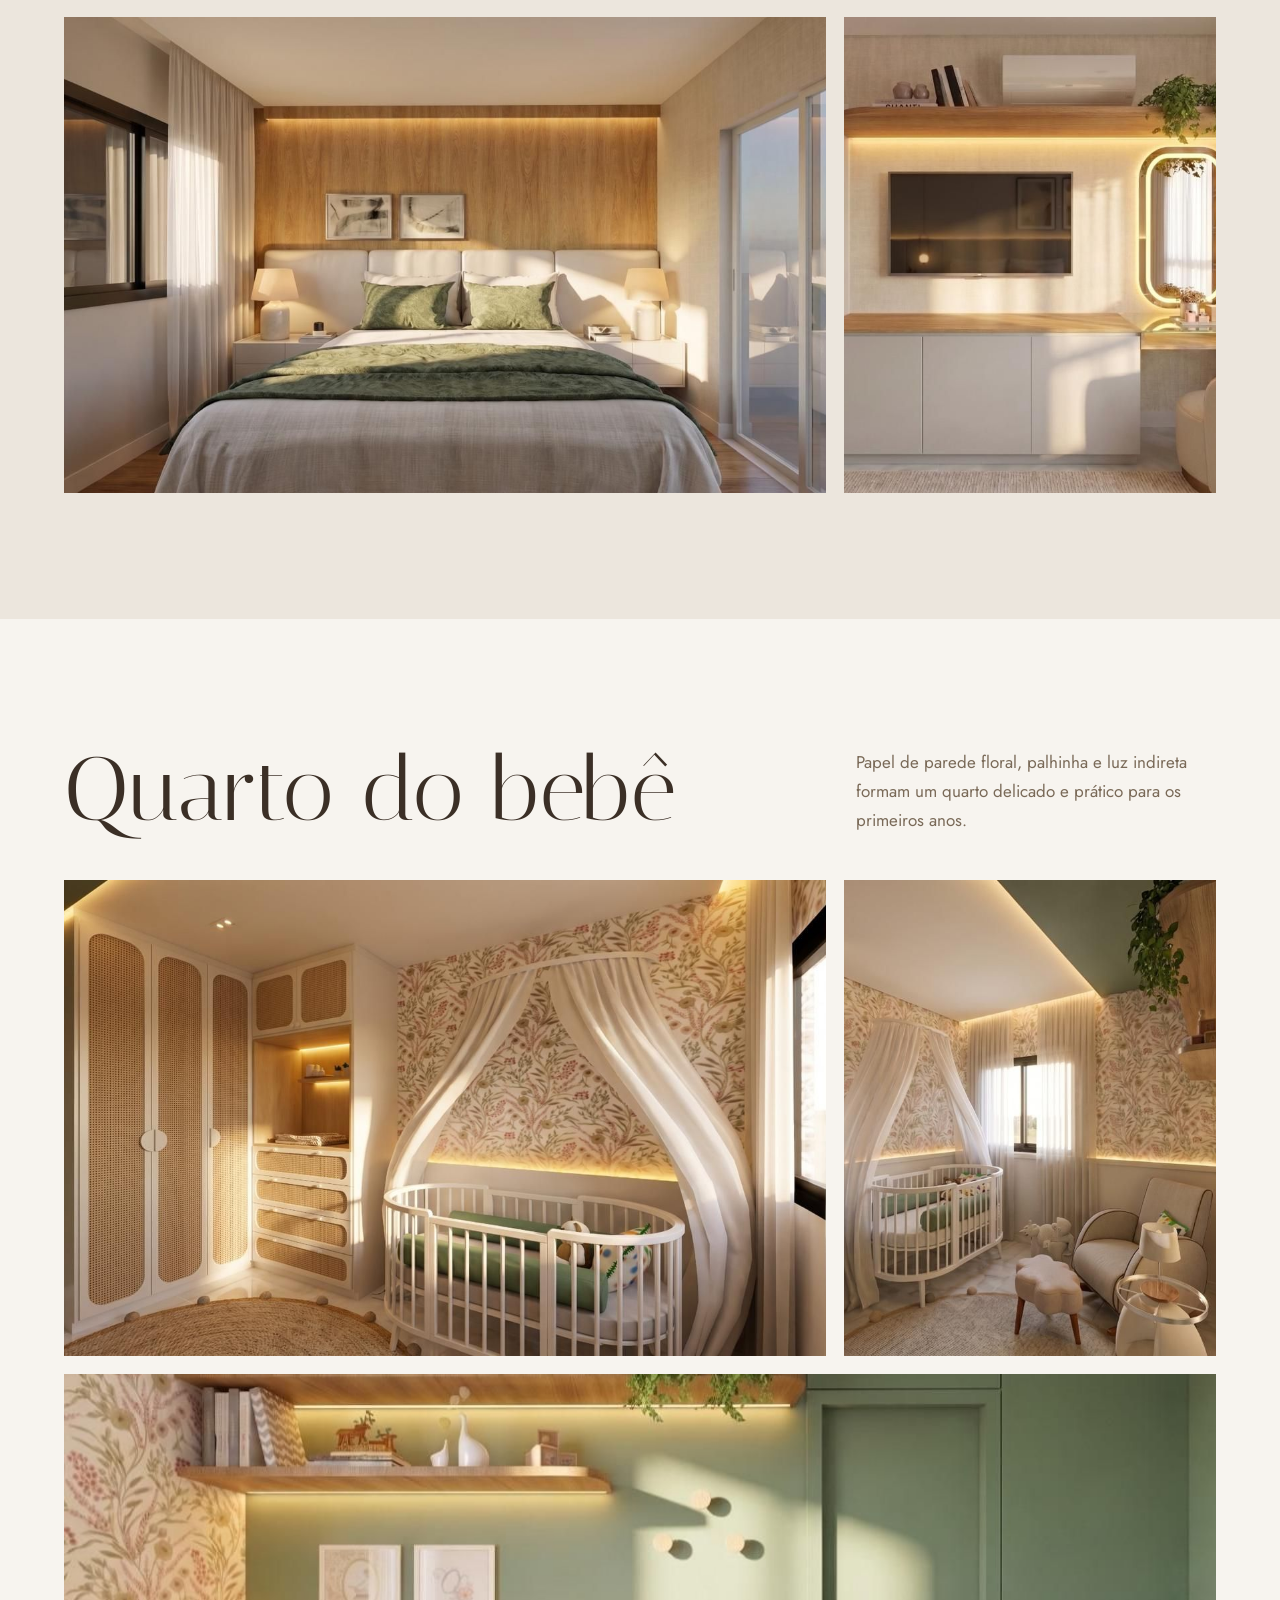
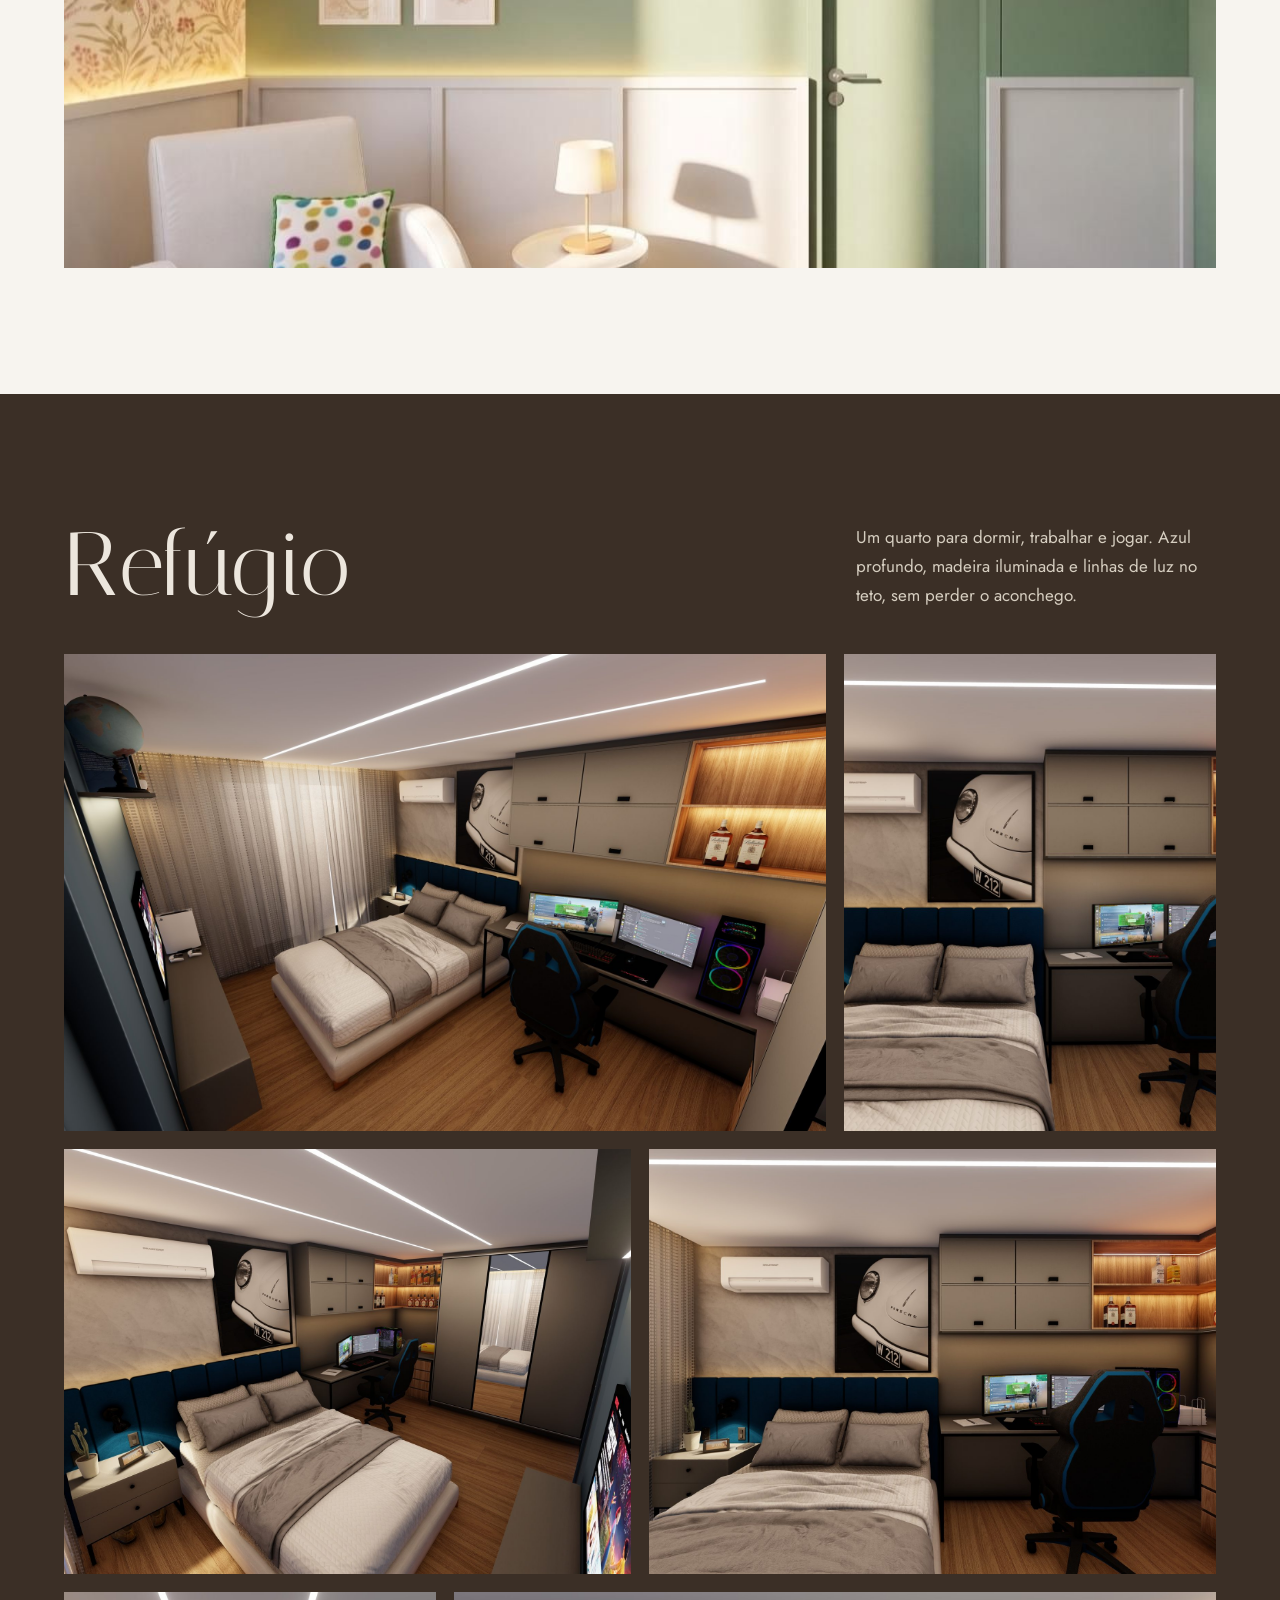
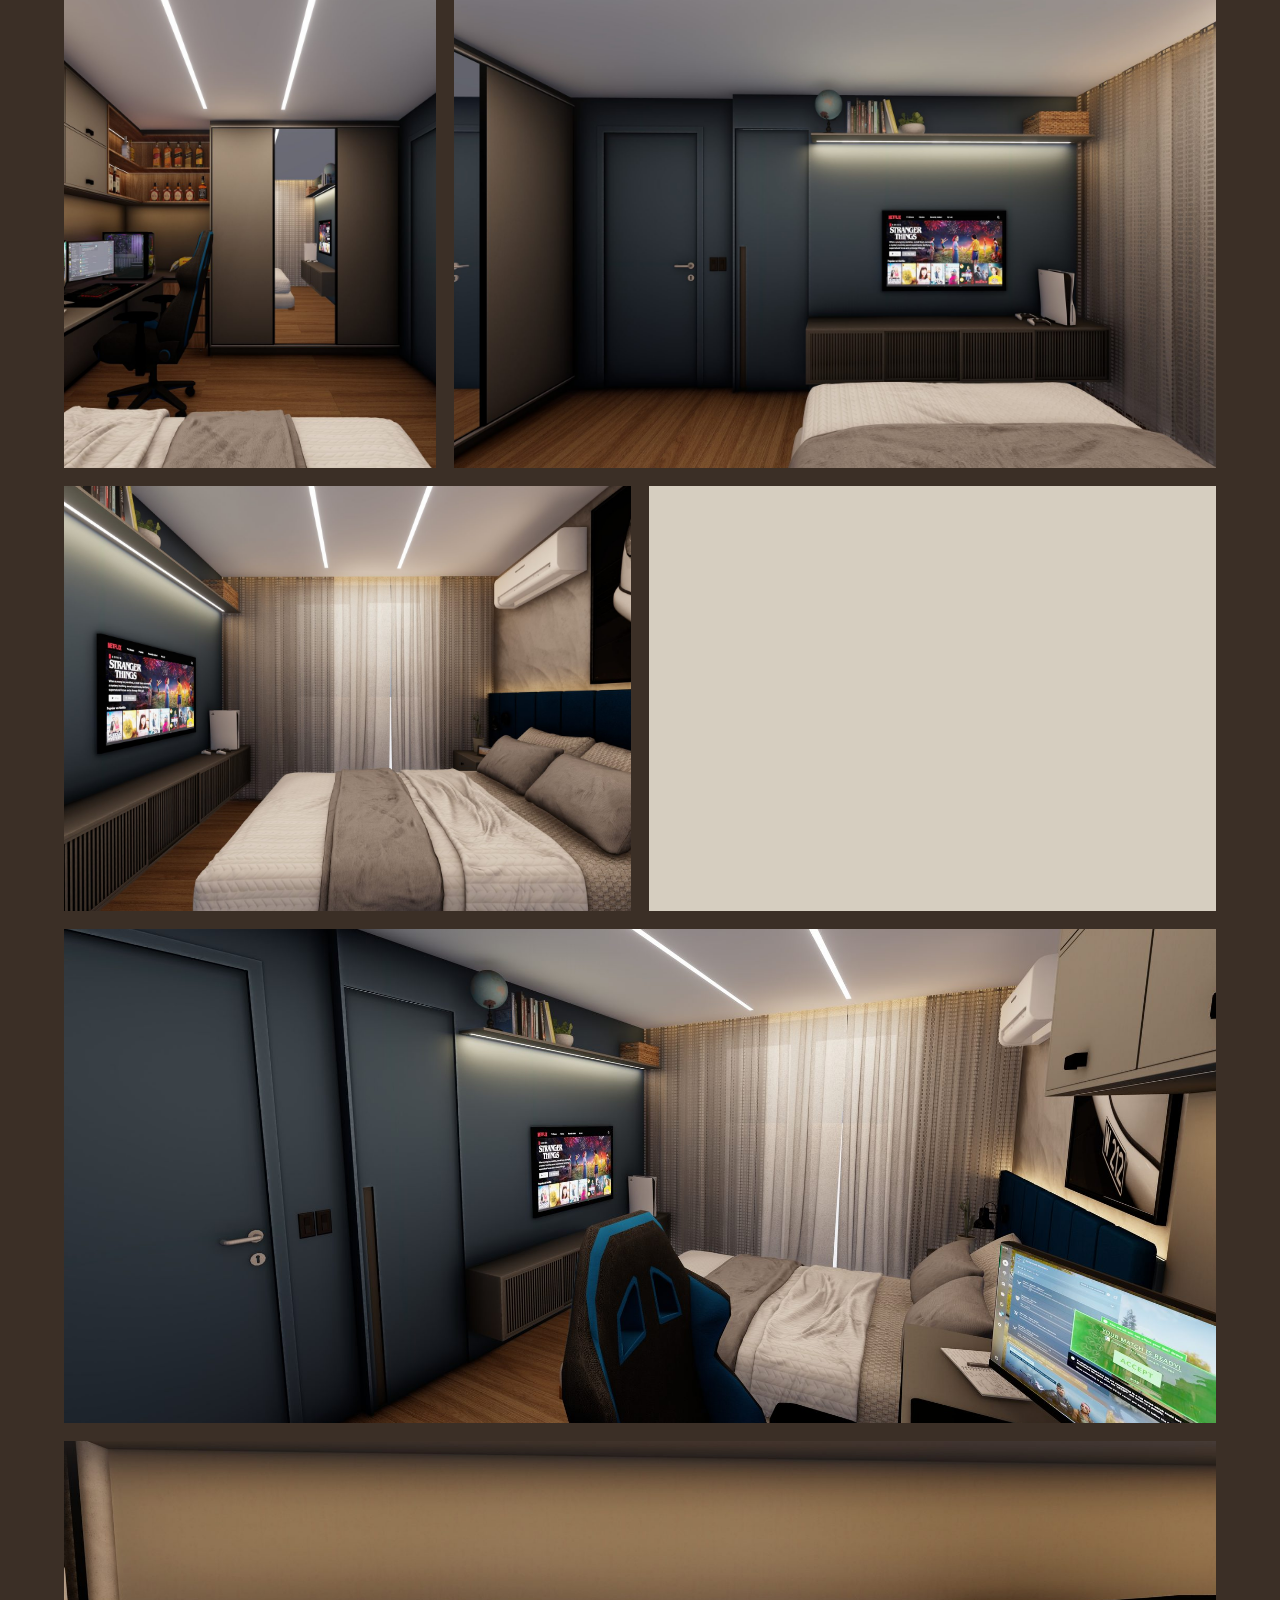
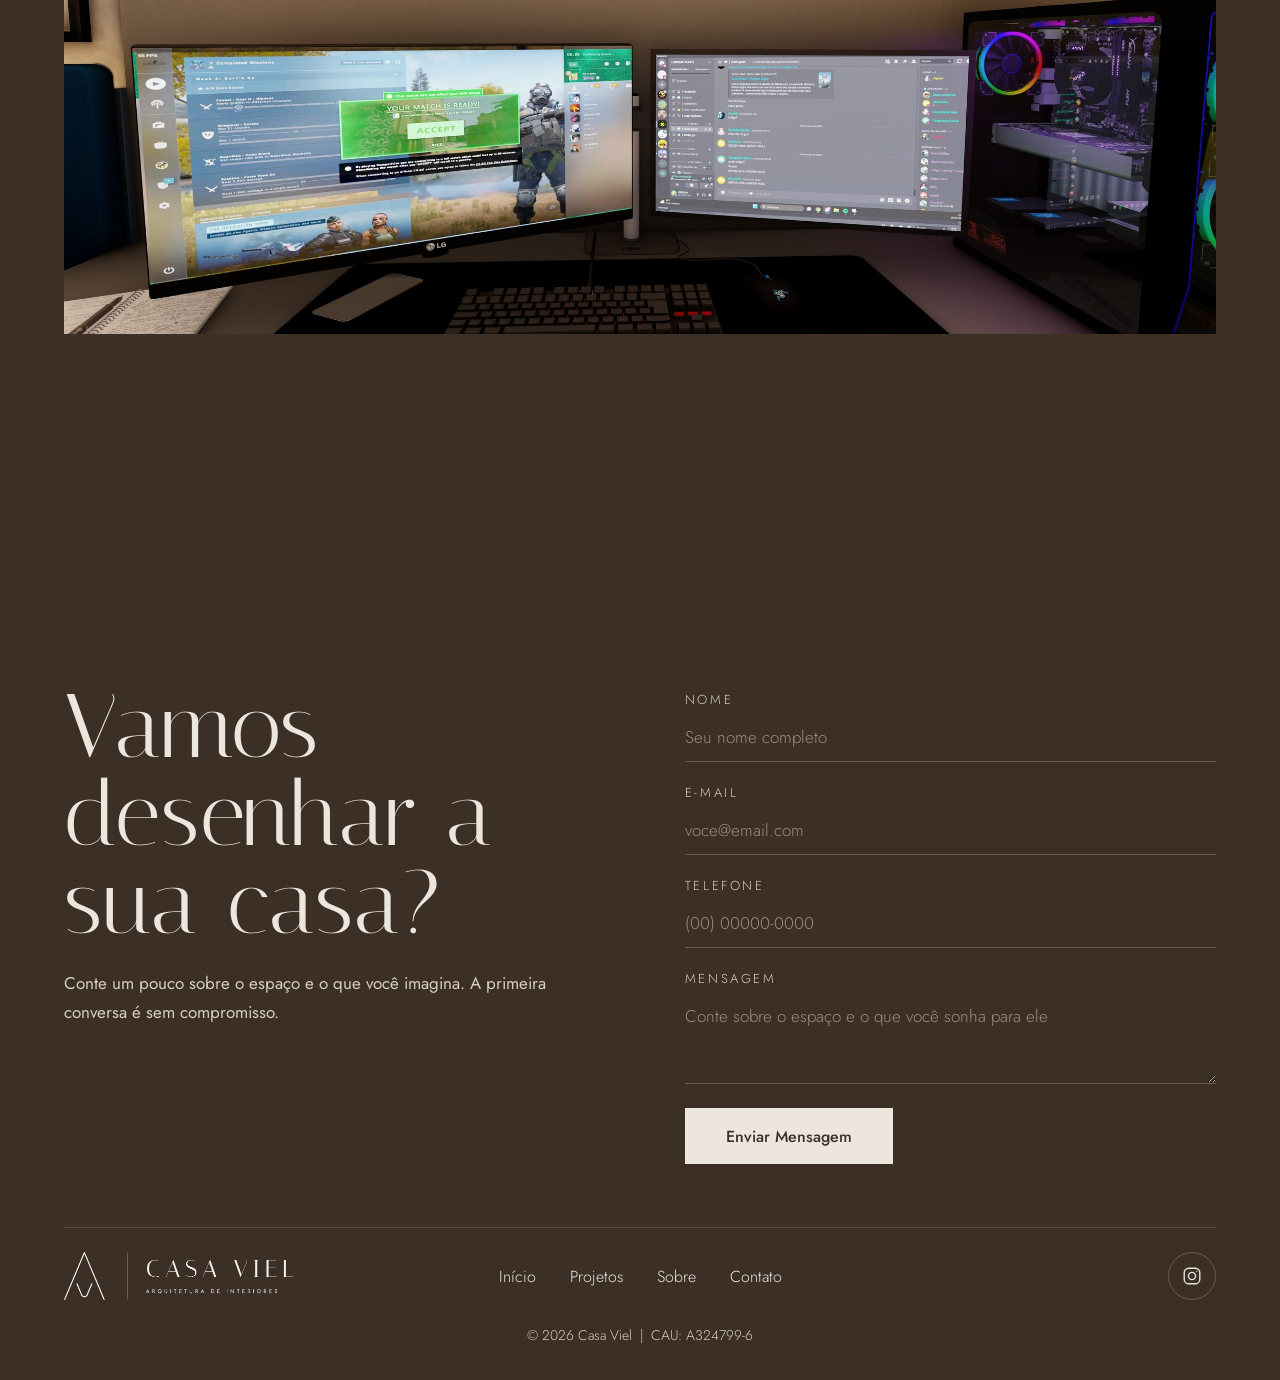
==== commit 55c5c4cb: "- Mudança na access key do web3forms" ====
--- a/projetos.html
+++ b/projetos.html
@@ -120,7 +120,7 @@
     <div class="fwrap">
     <form class="f" action="https://api.web3forms.com/submit" method="POST">
       <!-- Chave gratuita em https://web3forms.com (informe o e-mail que vai receber as mensagens) -->
-      <input type="hidden" name="access_key" value="636b3c5b-1203-4139-893b-cbfcbd4542bd">
+      <input type="hidden" name="access_key" value="f2744cee-334d-41e3-ae6d-51c49bba4dc0">
       <input type="hidden" name="subject" value="Novo contato pelo site da Casa Viel">
       <input type="hidden" name="from_name" value="Site Casa Viel">
       <!-- Campo invisível contra spam (honeypot) -->
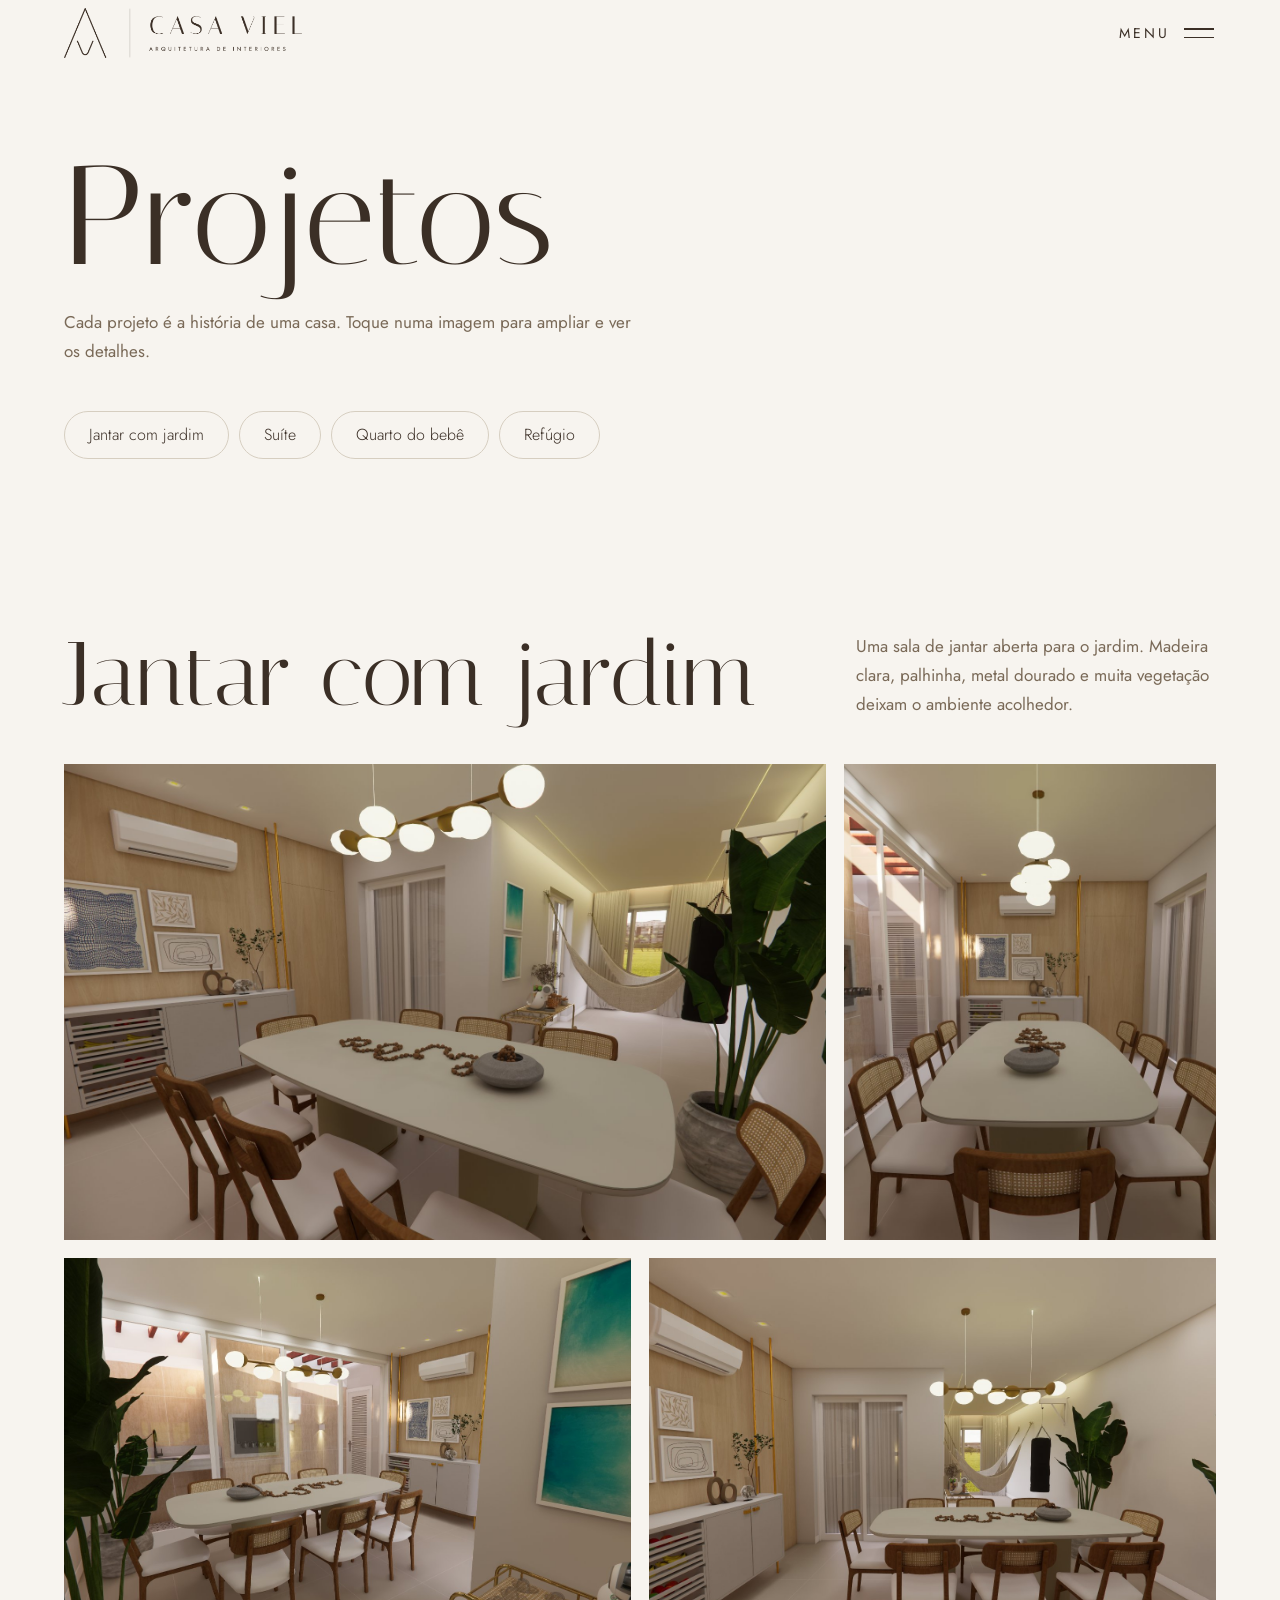
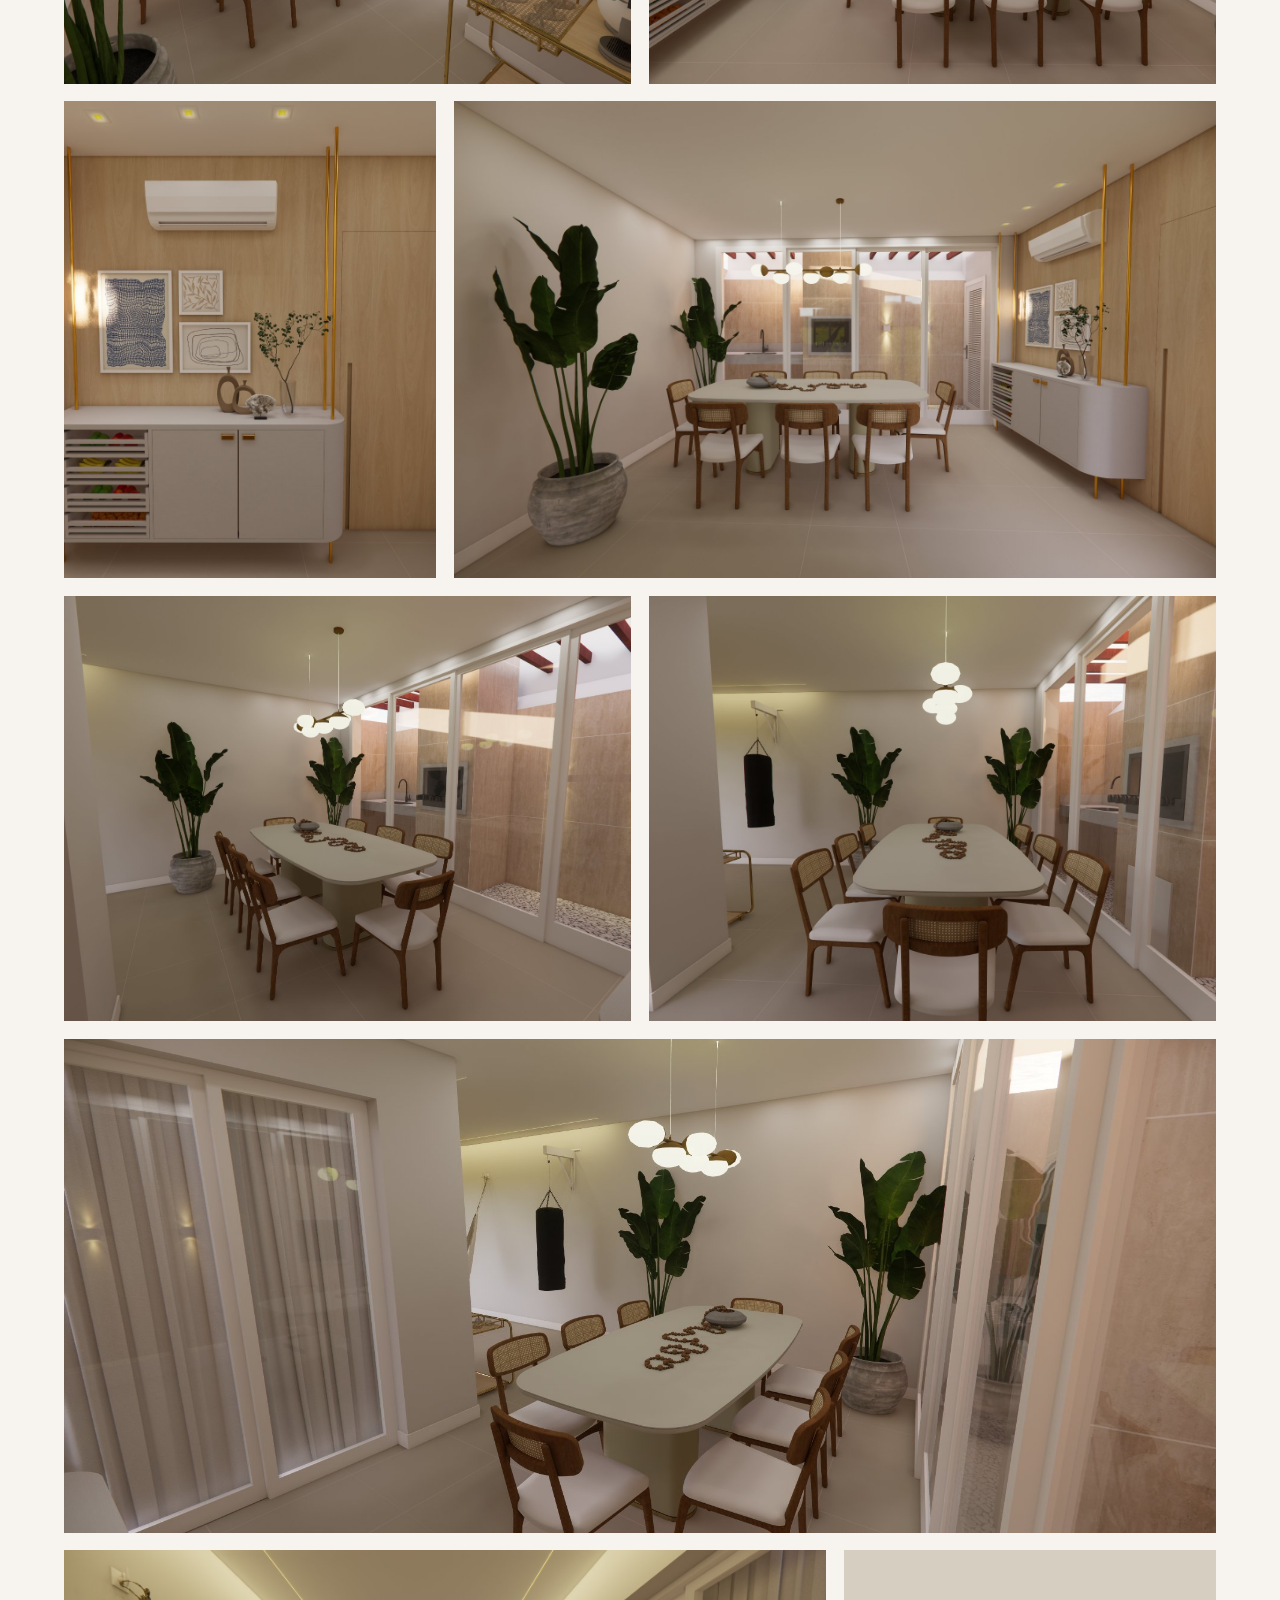
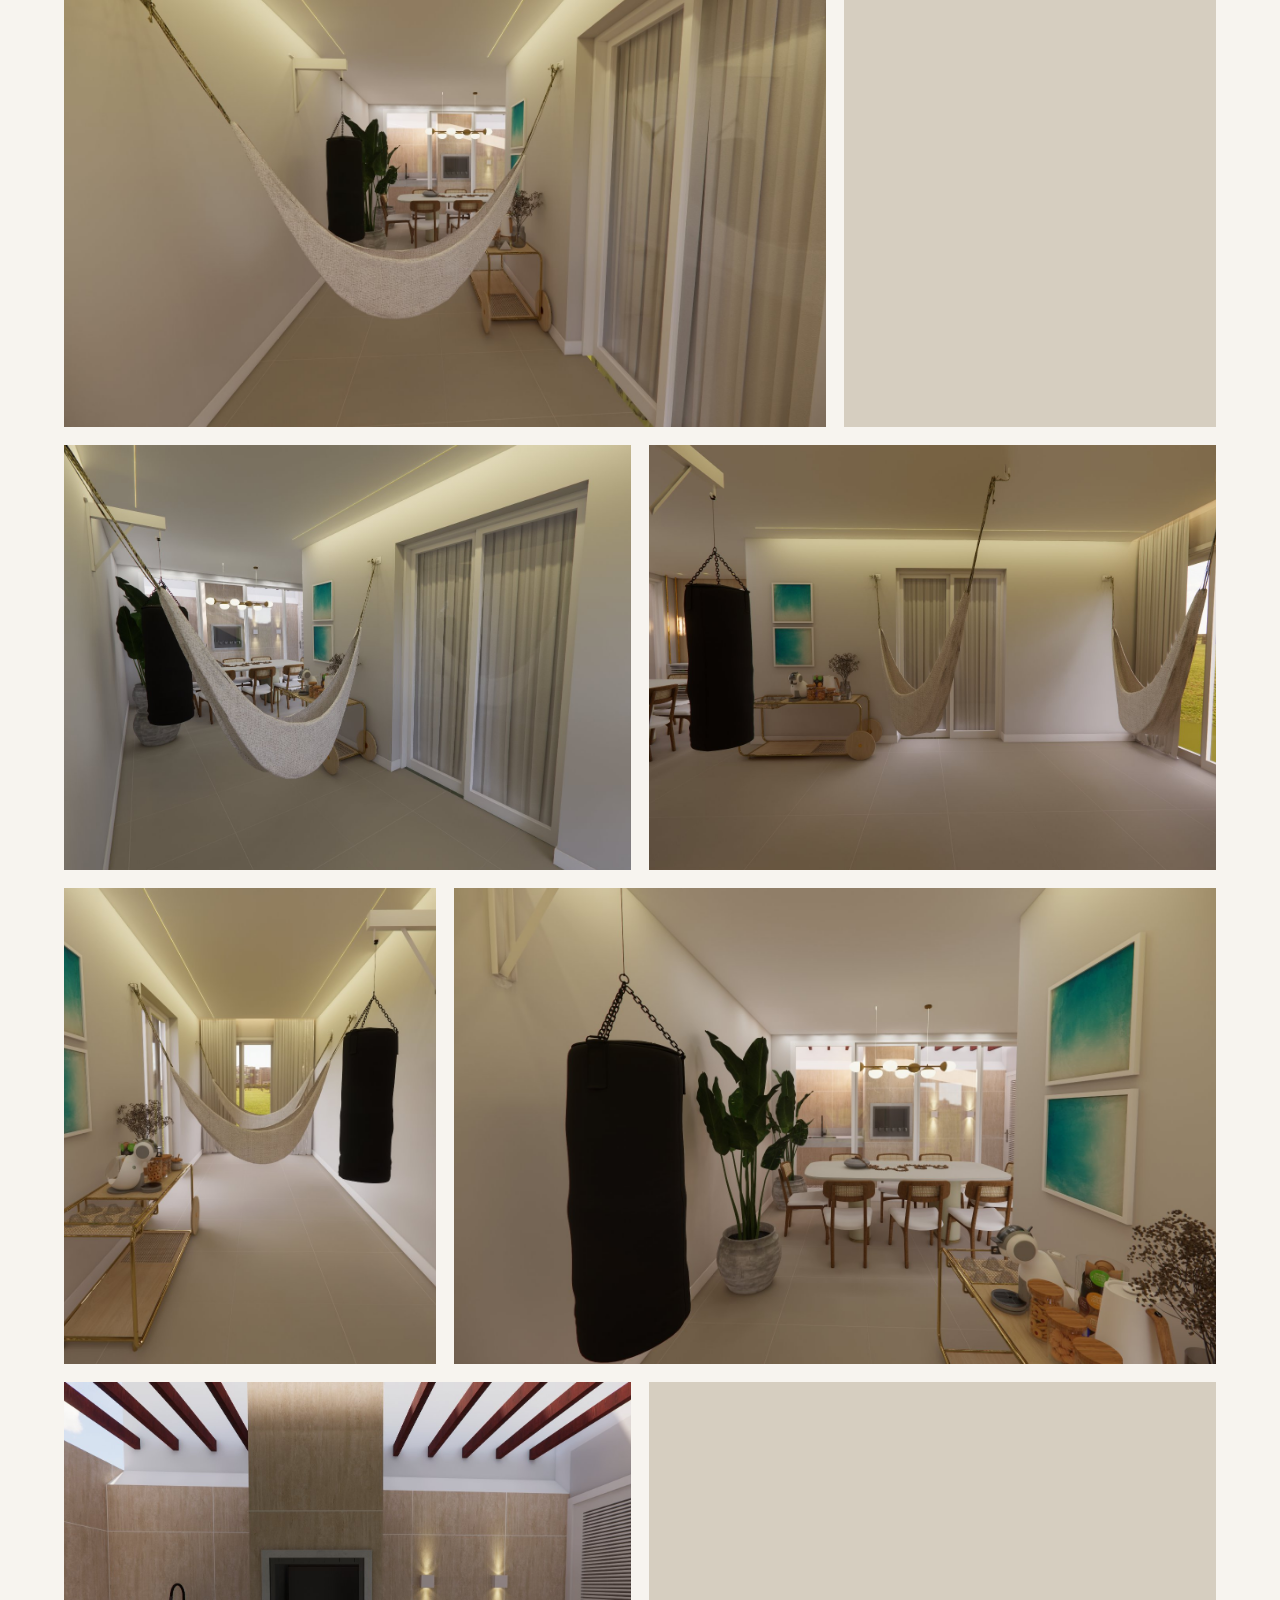
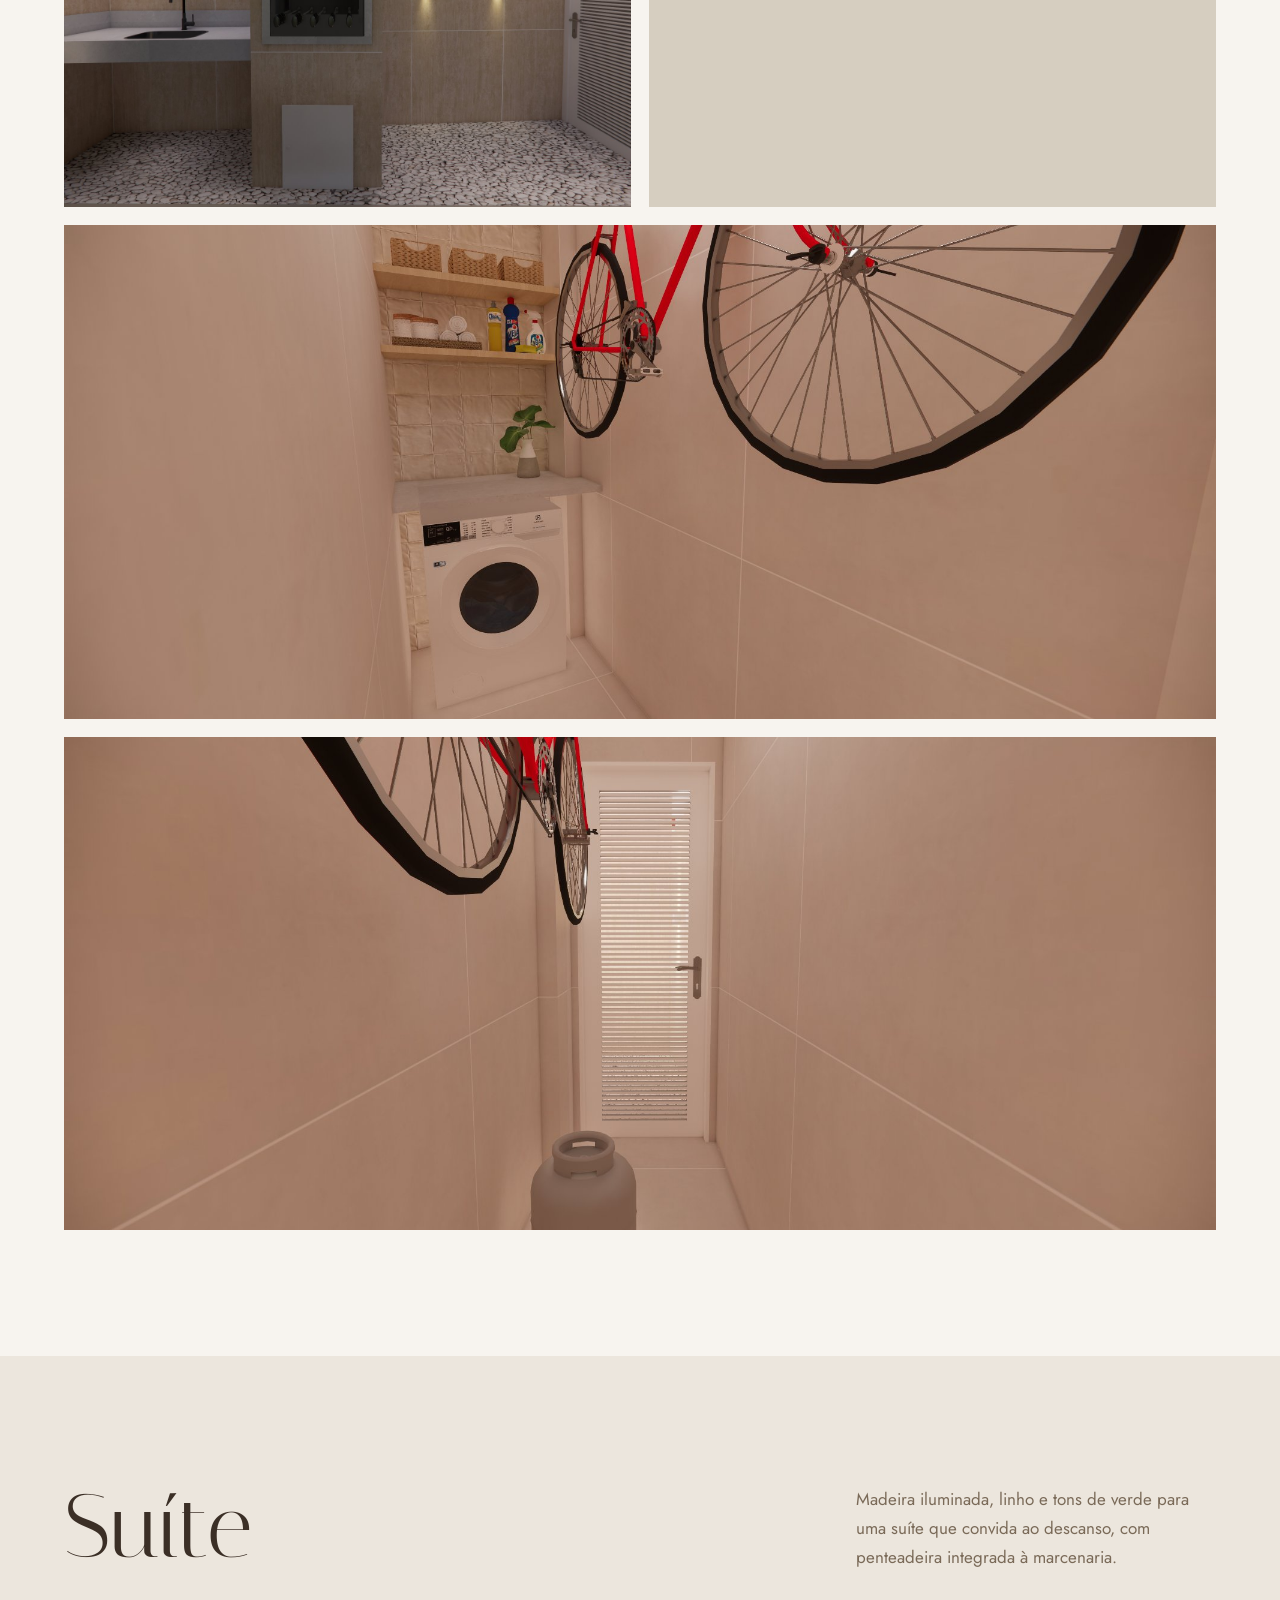
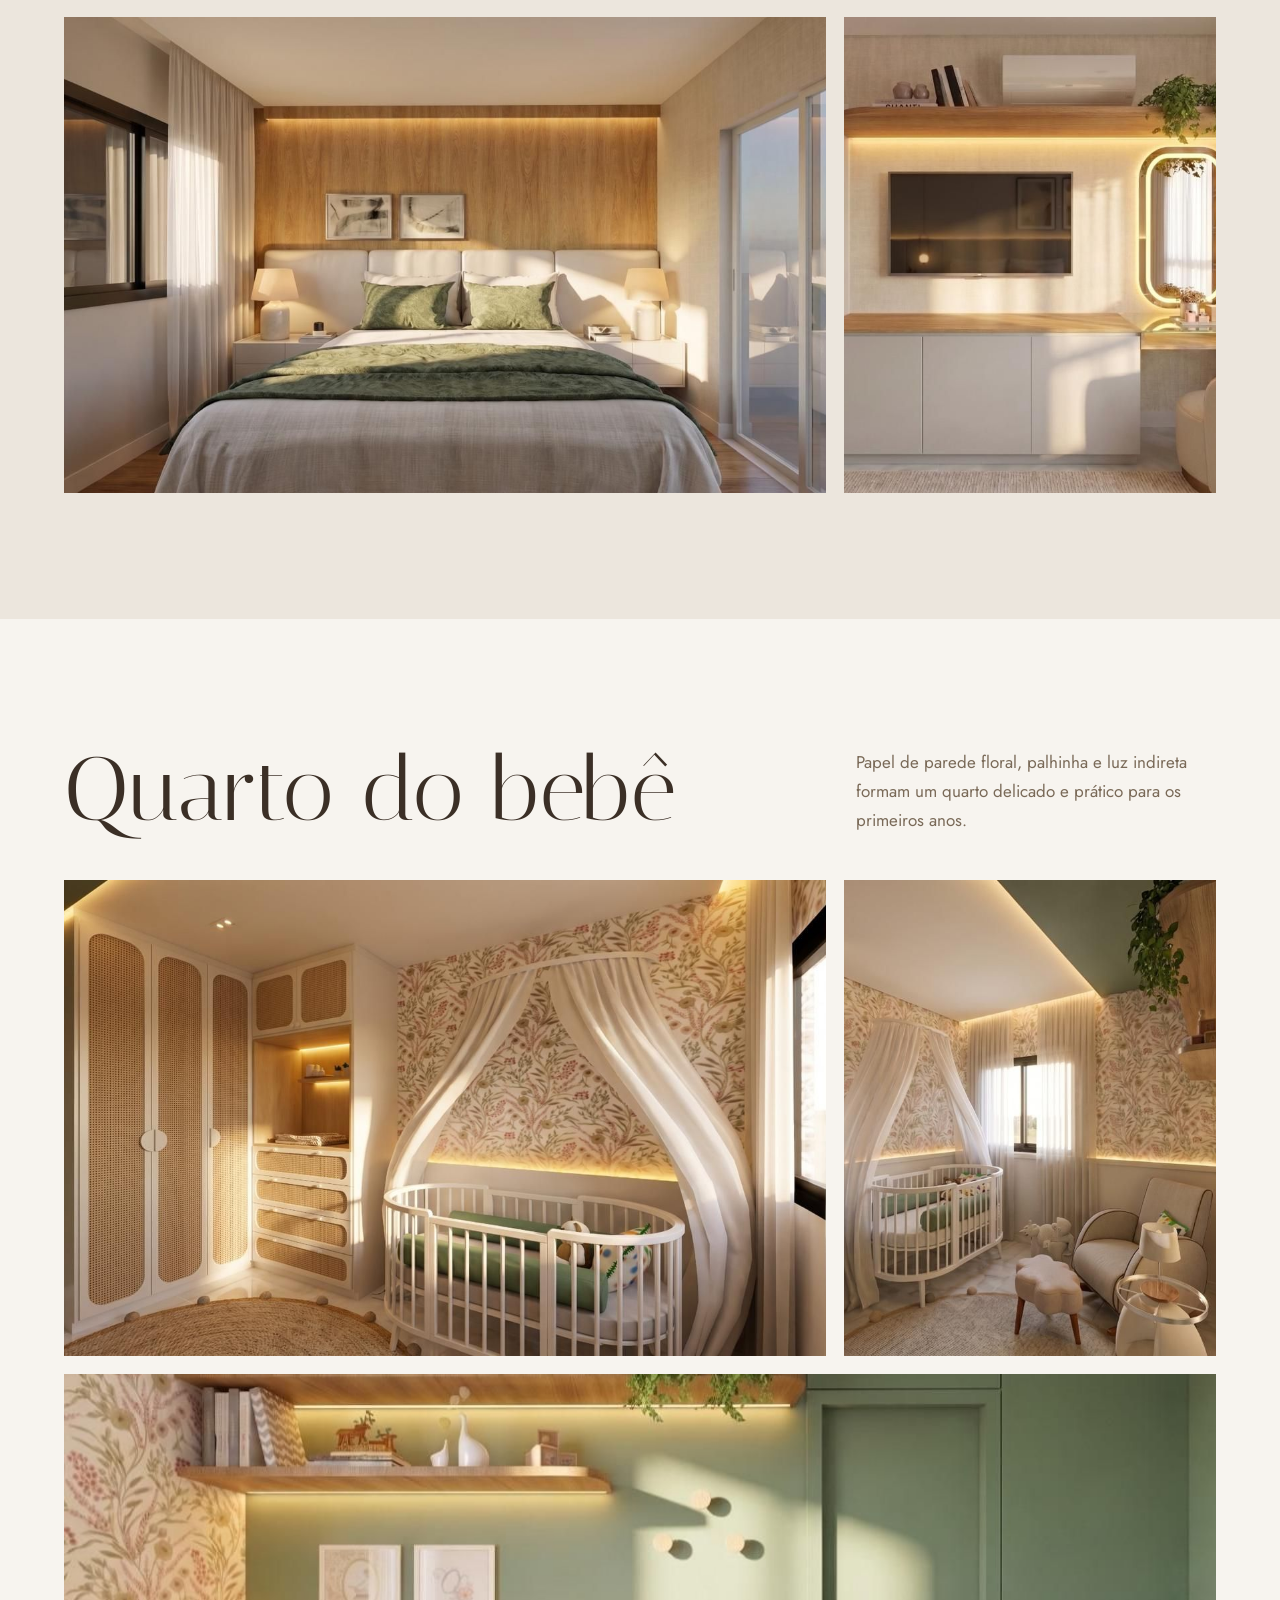
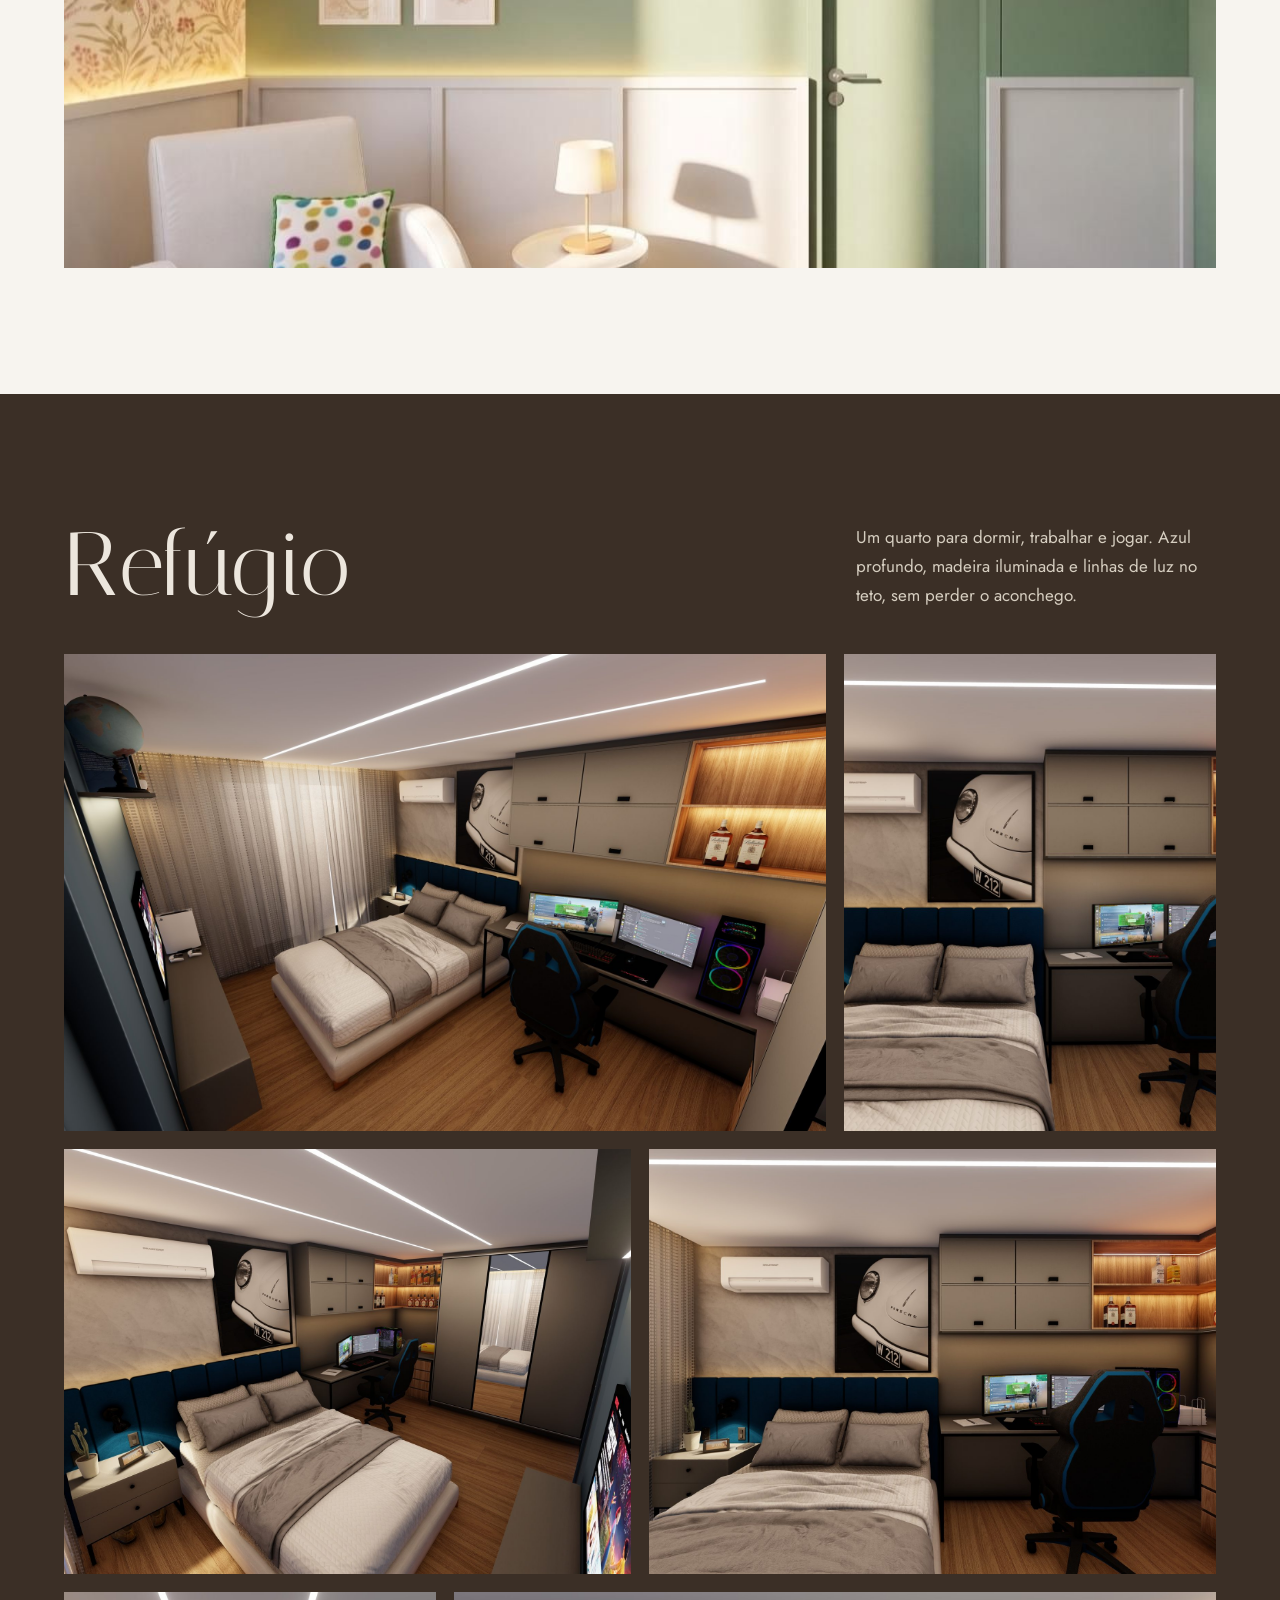
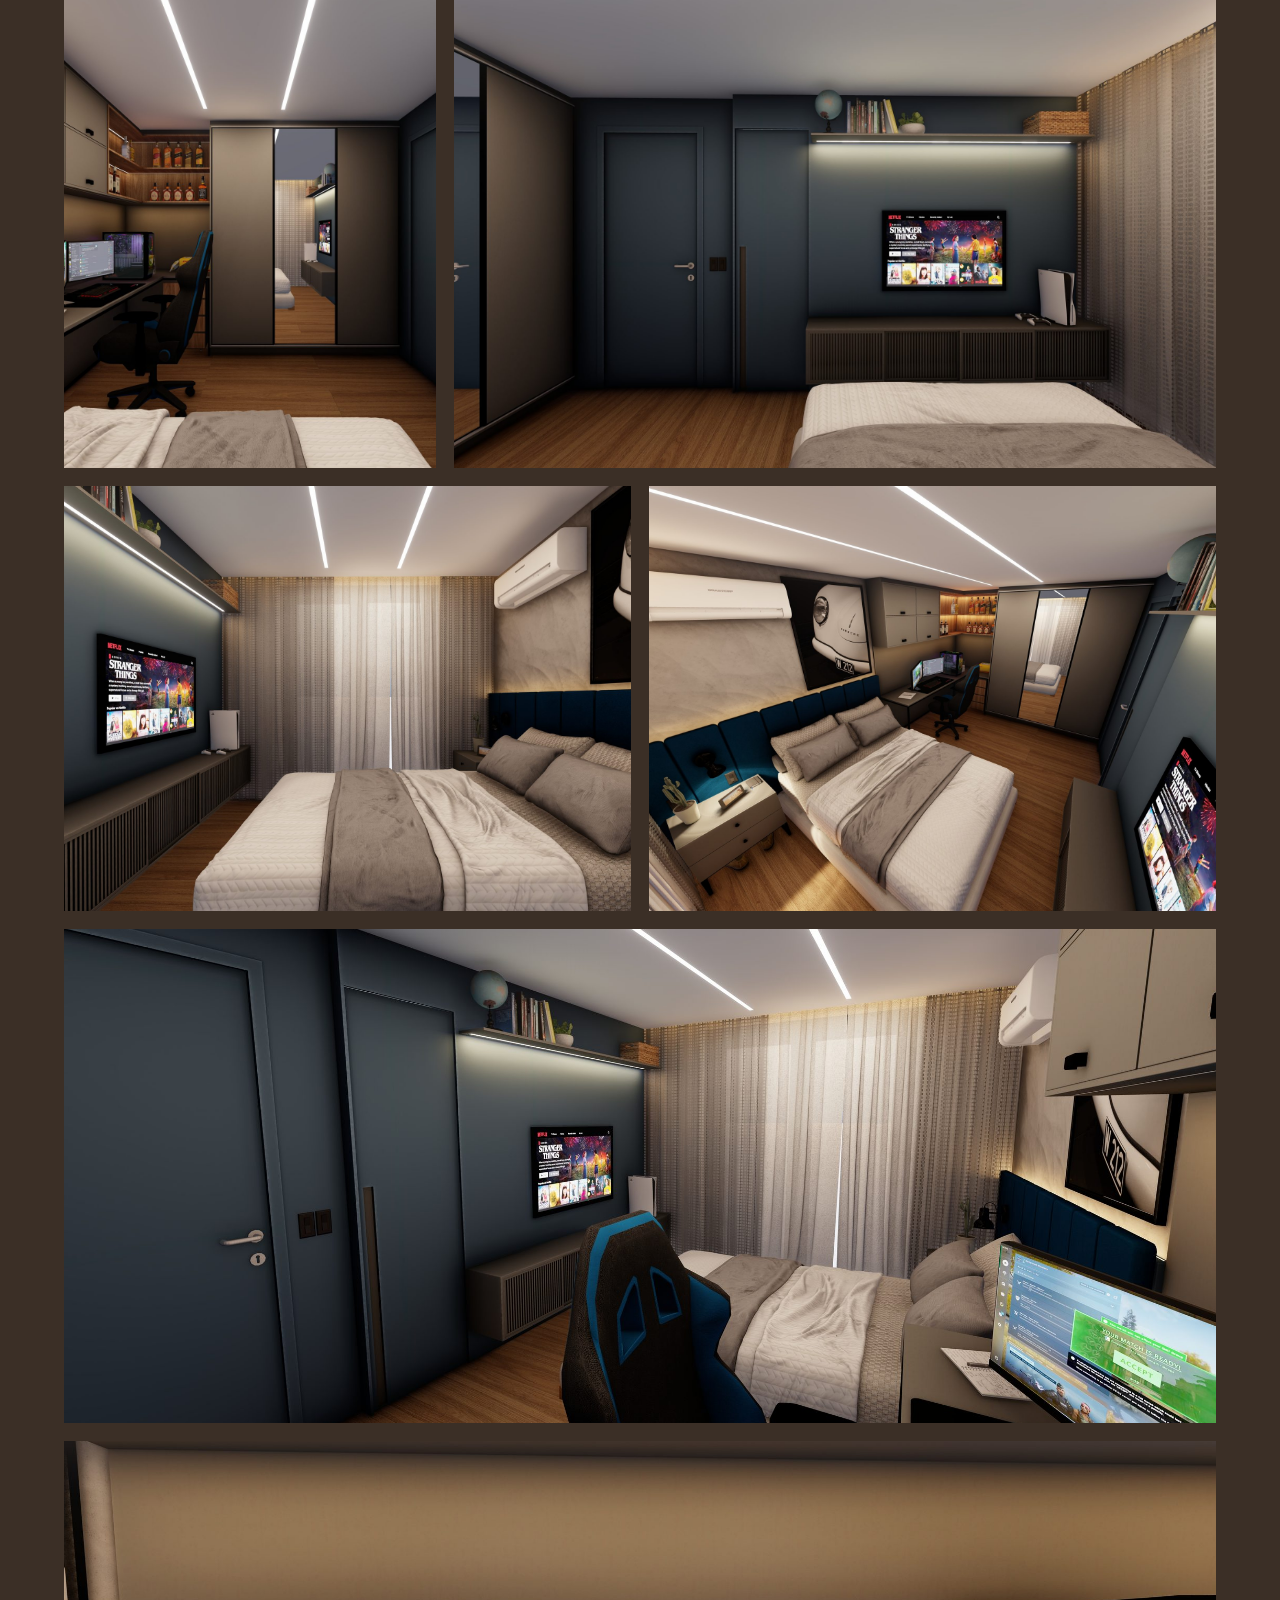
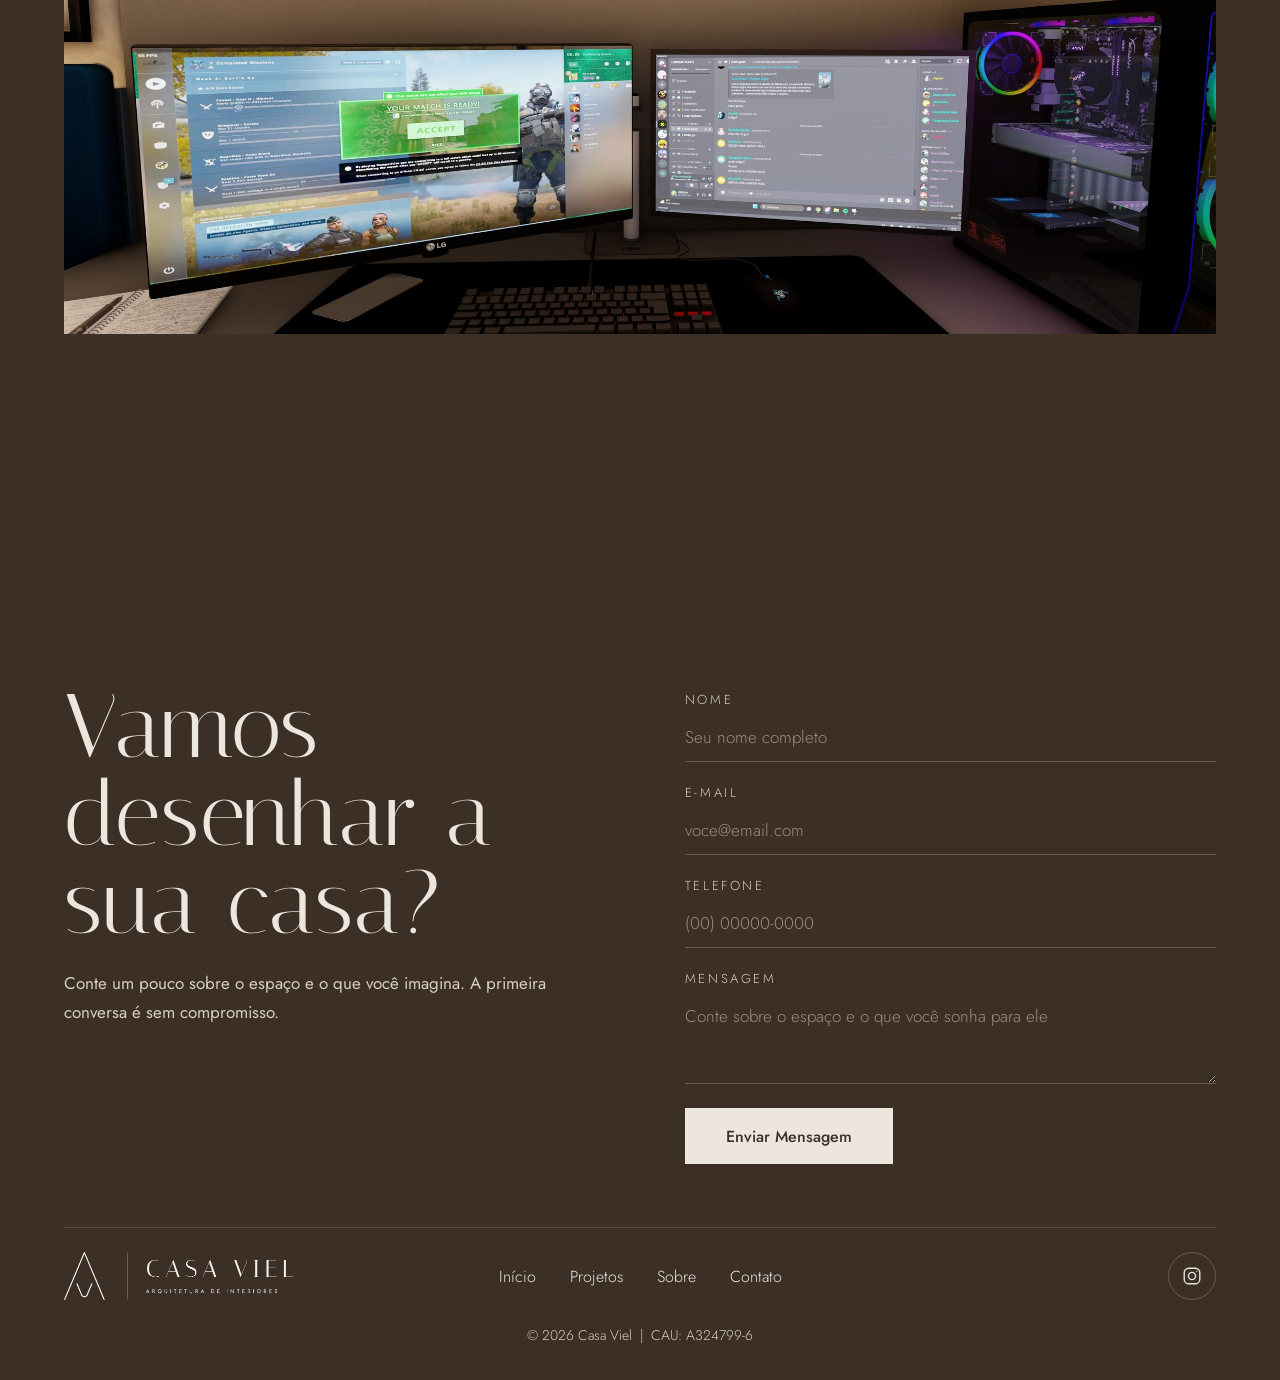
==== commit 98c74c17: "fix(html): alteração do icon para melhor visibilidade nos buscadores" ====
--- a/projetos.html
+++ b/projetos.html
@@ -9,10 +9,12 @@
 <meta property="og:title" content="Projetos | Casa Viel">
 <meta property="og:description" content="Portfólio da Casa Viel: jantar com jardim, suíte, quarto do bebê e refúgio. Projetos de arquitetura de interiores.">
 <meta property="og:image" content="https://casaviel.com.br/assets/img/projeto_suite_quarto_bebe/suite-1.jpeg">
-<link rel="icon" href="assets/brand/logos/Simbolo_Claro.png">
-<link rel="preconnect" href="https://fonts.googleapis.com"><link rel="preconnect" href="https://fonts.gstatic.com" crossorigin>
+<link rel="icon" href="assets/brand/logos/Simbolo_Claro_Com_Fundo.png" type="image/png" sizes="192x192">
+<link rel="apple-touch-icon" href="assets/brand/logos/Simbolo_Claro_Com_Fundo.png">
+<link rel="preconnect" href="https://fonts.googleapis.com">
+<link rel="preconnect" href="https://fonts.gstatic.com" crossorigin>
 <link href="https://fonts.googleapis.com/css2?family=Italiana&family=Jost:wght@300;400;500&display=swap" rel="stylesheet">
-<link rel="stylesheet" href="css/style.css?v=1.6">
+<link rel="stylesheet" href="css/style.css?v=2.1">
 <script src="js/main.js?v=1.4" defer></script>
 </head>
 <body class="projetos">
--- a/css/style.css
+++ b/css/style.css
@@ -78,6 +78,7 @@
 .arch{aspect-ratio:4/5.3;overflow:hidden;border-radius:999px 999px 0 0;background:var(--greige)}
 .arch img{width:100%;height:112%;object-fit:cover;will-change:transform}
 .hero .arch img{animation:zoom 6s cubic-bezier(.2,.6,.2,1) 1.8s both}
+.hero .arch img{object-position:53% center}
 .seen .hero .arch img{animation-delay:.2s}
 @keyframes zoom{from{scale:1.16}}
 
@@ -149,16 +150,15 @@
 
 /* sobre: editorial, com respiro */
 .about{display:grid;grid-template-columns:.85fr 1fr;gap:clamp(48px,9vw,140px);align-items:center;background:var(--offwhite);padding:calc(env(safe-area-inset-top,0px) + 150px) var(--pad) var(--sec)}
-.about .frame{position:relative;padding:0;border:0;border-radius:0;max-width:470px;justify-self:center;margin:0 22px 22px 0}
-.about .frame::before{content:"";position:absolute;inset:0;transform:translate(22px,22px);border:1px solid var(--oliva);border-radius:999px 999px 0 0}
+.about .frame{max-width:470px;justify-self:center;margin:0 auto}
 .about .arch{position:relative}
 .about .arch img{height:100%;object-position:48% center}
-.sign{width:min(100%,380px);margin-bottom:clamp(28px,5vh,44px)}
-.lead{margin:0 0 24px;max-width:20em;font:400 clamp(25px,2.7vw,36px)/1.3 var(--serif)}
-.txt{margin:0;max-width:34em;font-size:18px;line-height:1.85;opacity:.85}
+.about .bio .sign{display:block;width:min(100%,380px);height:auto;margin:0 0 clamp(28px,5vh,44px);object-fit:contain;object-position:left center}
+.bio .lead{margin:0 0 24px;max-width:22em;font-family:var(--sans);font-weight:300;font-size:clamp(22px,2.3vw,30px);line-height:1.5;letter-spacing:0}
+.bio .txt{margin:0;max-width:34em;font-family:var(--sans);font-weight:300;font-size:18px;line-height:1.6;opacity:.85}
 .facts{display:grid;grid-template-columns:repeat(2,1fr);gap:clamp(30px,4vw,52px) clamp(28px,4vw,56px);margin:clamp(40px,7vh,64px) 0 0}
-.facts dt{margin-bottom:8px;font-size:12px;font-weight:500;letter-spacing:.26em;text-transform:uppercase;color:var(--oliva)}
-.facts dd{margin:0;font:400 21px/1.35 var(--serif)}
+.bio .facts dt{margin-bottom:8px;font-family:var(--sans);line-height:1.5;font-size:12px;font-weight:500;letter-spacing:.26em;text-transform:uppercase;color:var(--oliva)}
+.bio .facts dd{margin:0;font-family:var(--sans);font-weight:400;font-size:19px;line-height:1.5}
 
 /* como trabalhamos: cascata e números em marca d'água */
 .process{--g:clamp(56px,7vw,104px);background:var(--areia);padding:var(--sec) var(--pad)}
@@ -249,8 +249,8 @@
   .arrow.prev{left:calc(50% - var(--w)/2 + 8px)}.arrow.next{right:calc(50% - var(--w)/2 + 8px)}
   .pg{padding-top:calc(env(safe-area-inset-top,0px) + 110px)}
   .about{padding-top:calc(env(safe-area-inset-top,0px) + 110px)}
-  .about .frame{max-width:340px;justify-self:start;margin:0 14px 14px 0}
-  .about .frame::before{transform:translate(14px,14px)}
+  .about{justify-items:center}
+  .about .frame{max-width:340px;justify-self:center;margin:0 auto}
   .facts{grid-template-columns:1fr}
   .steps{grid-template-columns:1fr;margin-left:0;padding-bottom:0;gap:44px}
   .steps li:nth-child(even){transform:none}
@@ -266,15 +266,23 @@
 .menu::before,.menu::after{content:"";margin-block:auto}
 
 /* telas baixas (notebooks 1366x768 e similares) */
+/* telas baixas (notebooks 1366x768 e similares) */
 @media (max-height:800px) and (min-width:768px){
+  /* menu em tela cheia (sem alteração) */
   .menu{padding:clamp(80px,12vh,100px) var(--pad) clamp(20px,4vh,36px)}
   .menu a.m{font-size:clamp(34px,10.5vh,82px);line-height:1.08;padding:2px 0}
   .menu .mq{margin-top:clamp(12px,3.5vh,32px);font-size:clamp(.8rem,2vh,1rem)}
-  .ct{padding-top:clamp(110px,17vh,170px);padding-bottom:20px}
+
+  /* contato: a seção cresce além da tela se precisar (a página rola) e o rodapé gruda no fim */
+  .ct{display:flex;flex-direction:column;height:auto;min-height:100vh;min-height:100svh;padding-top:clamp(104px,15vh,150px);padding-bottom:12px}
   .ct h2{font-size:clamp(40px,min(6vw,10.5vh),88px)}
-  .f{gap:14px}
-  .f textarea{height:68px}
-  footer{margin-top:32px;padding-top:16px;gap:6px 24px}
+  .grid{margin-bottom:20px}
+  .f{gap:10px}
+  .f input:not([type=hidden]),.f textarea{min-height:40px;padding:8px 0}
+  .f textarea{height:60px}
+  .send{min-height:48px;margin-top:2px}
+  footer{margin-top:auto;padding-top:12px;gap:4px 24px}
+  .f-logo img{height:40px}
   footer small{padding-top:0}
 }
 @media(prefers-reduced-motion:reduce){
